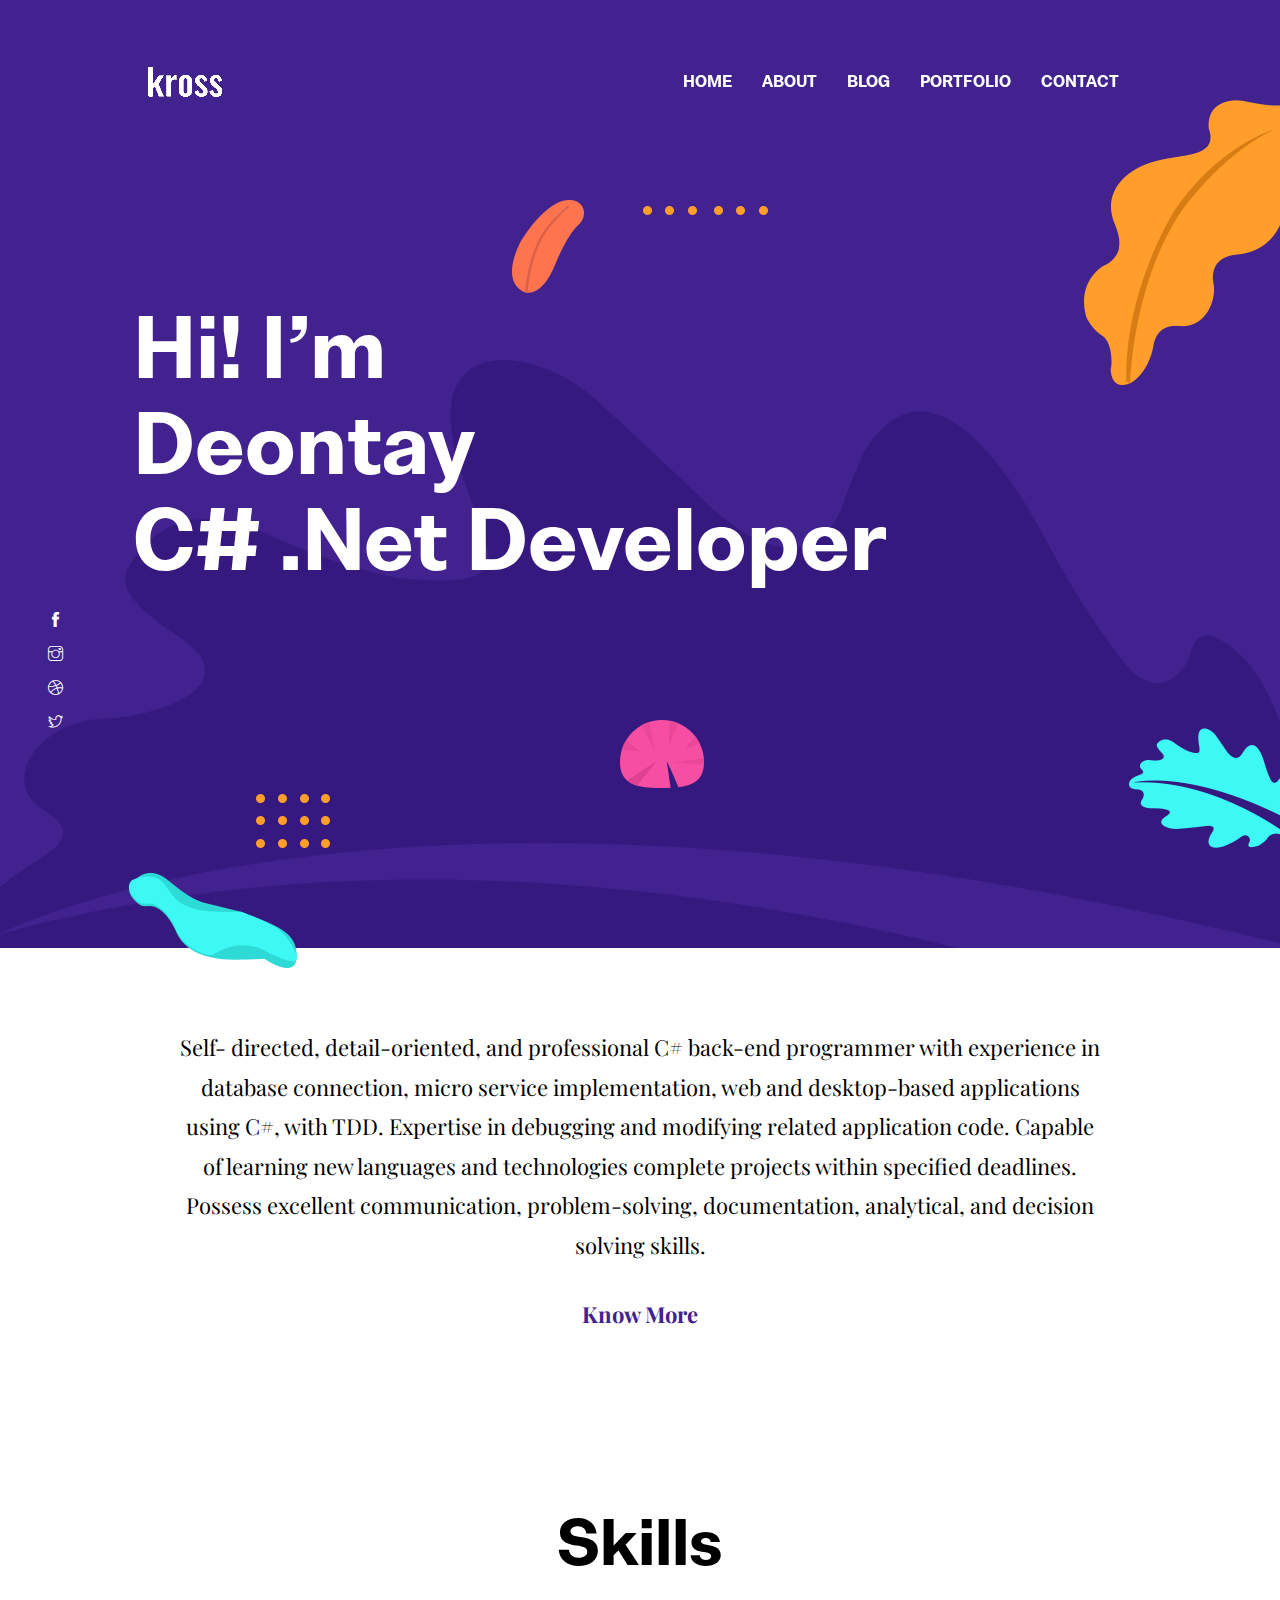
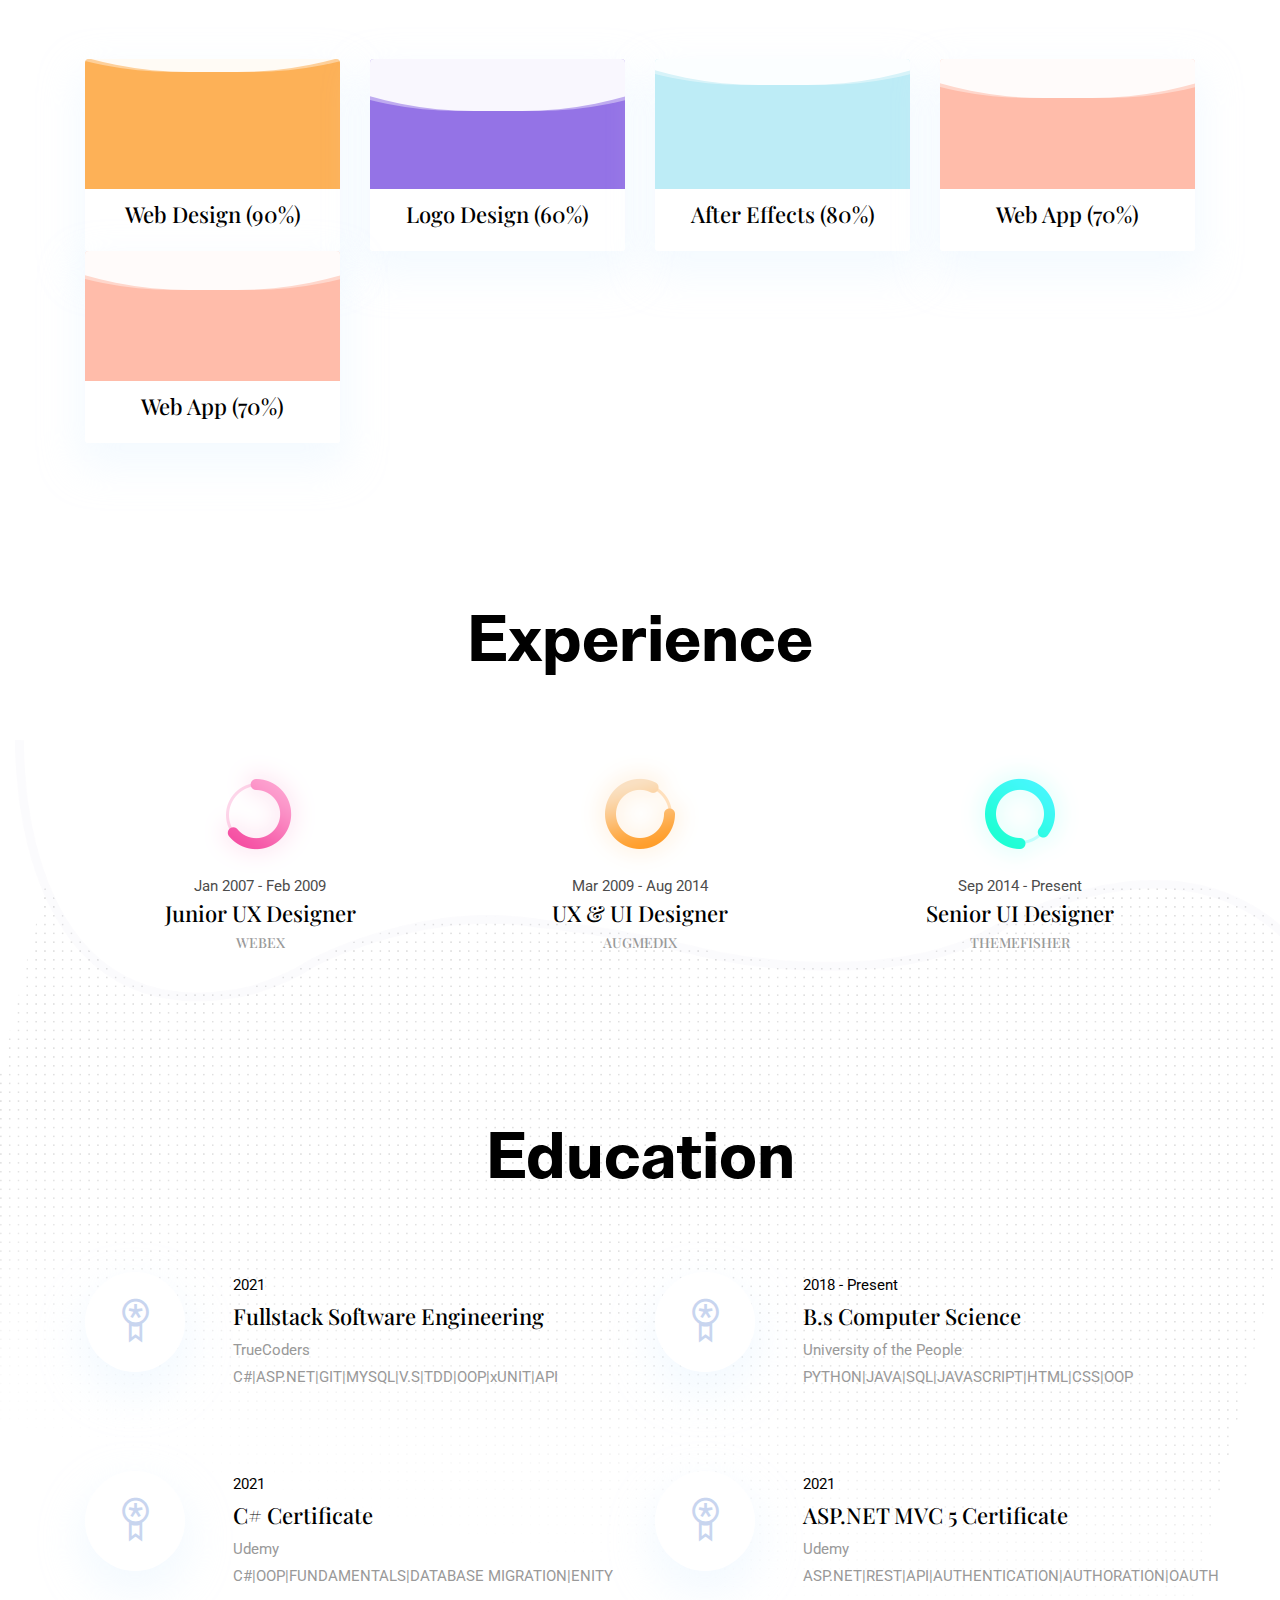
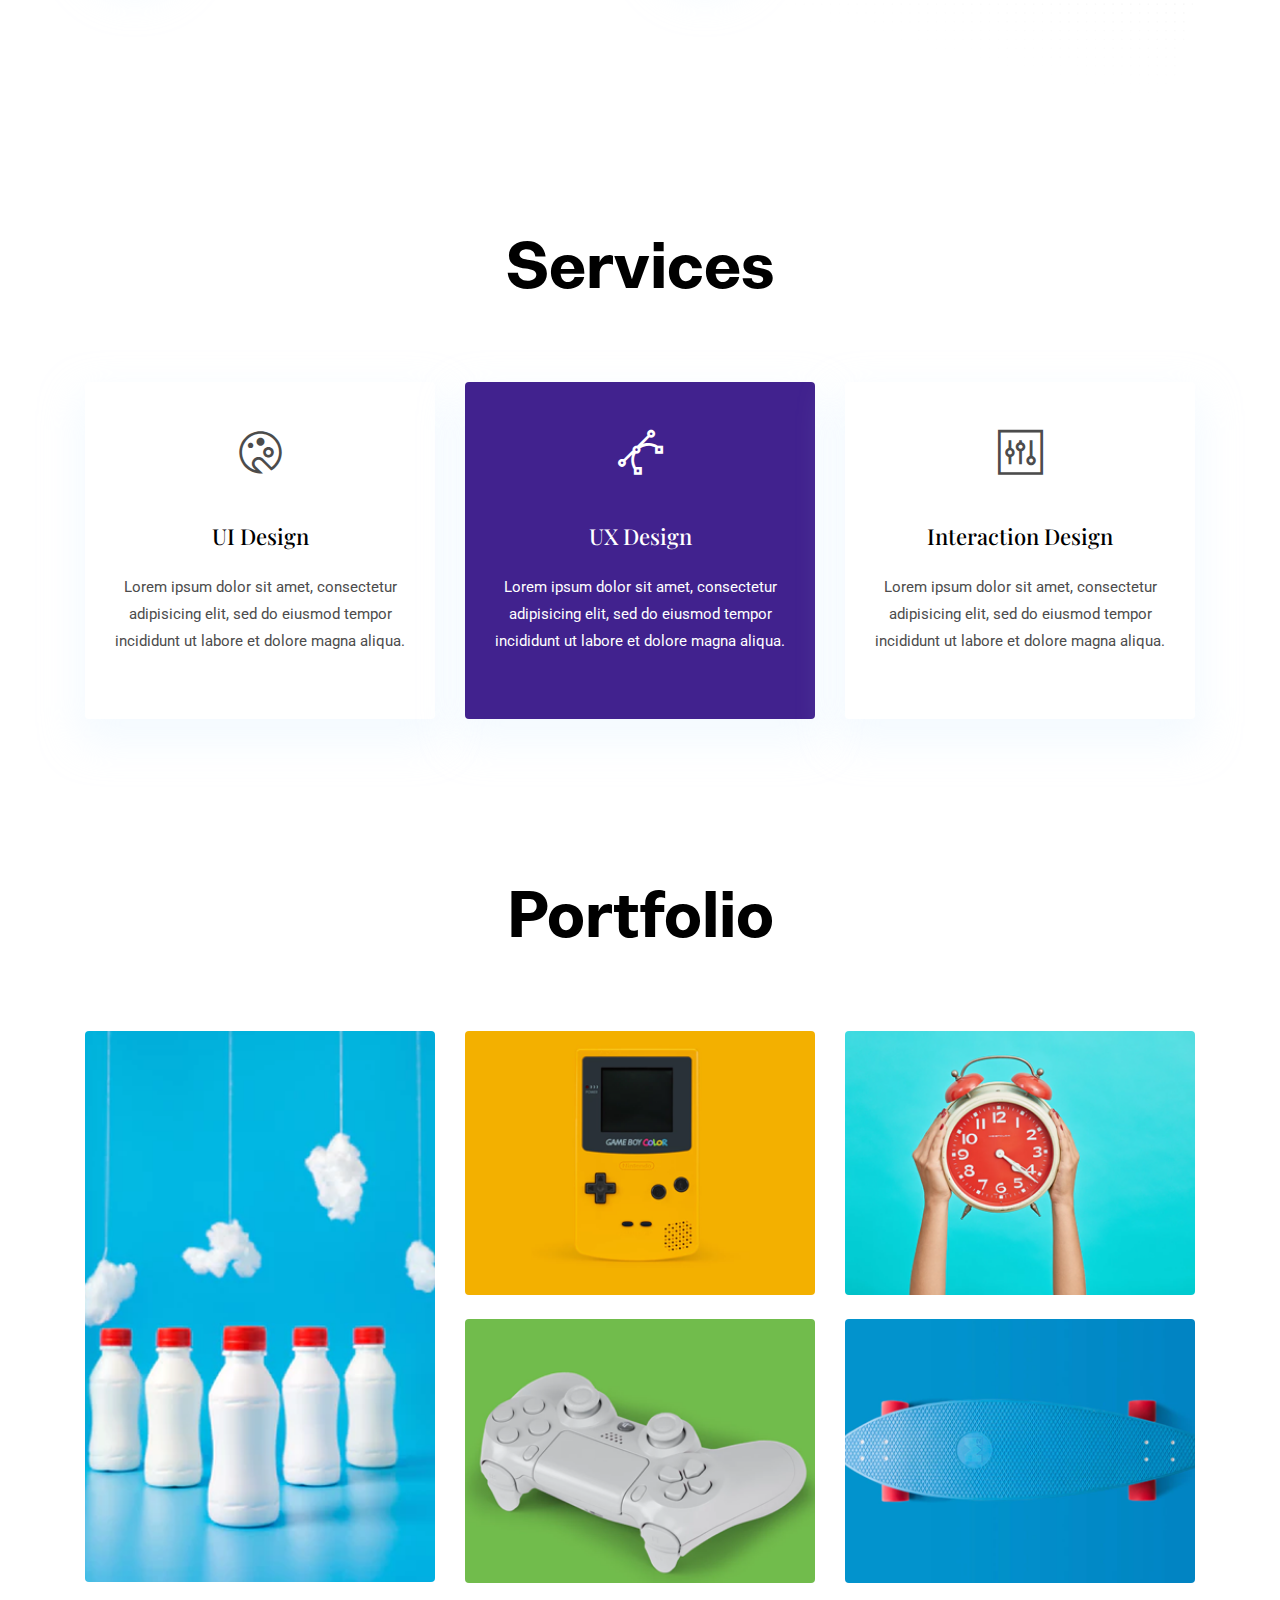
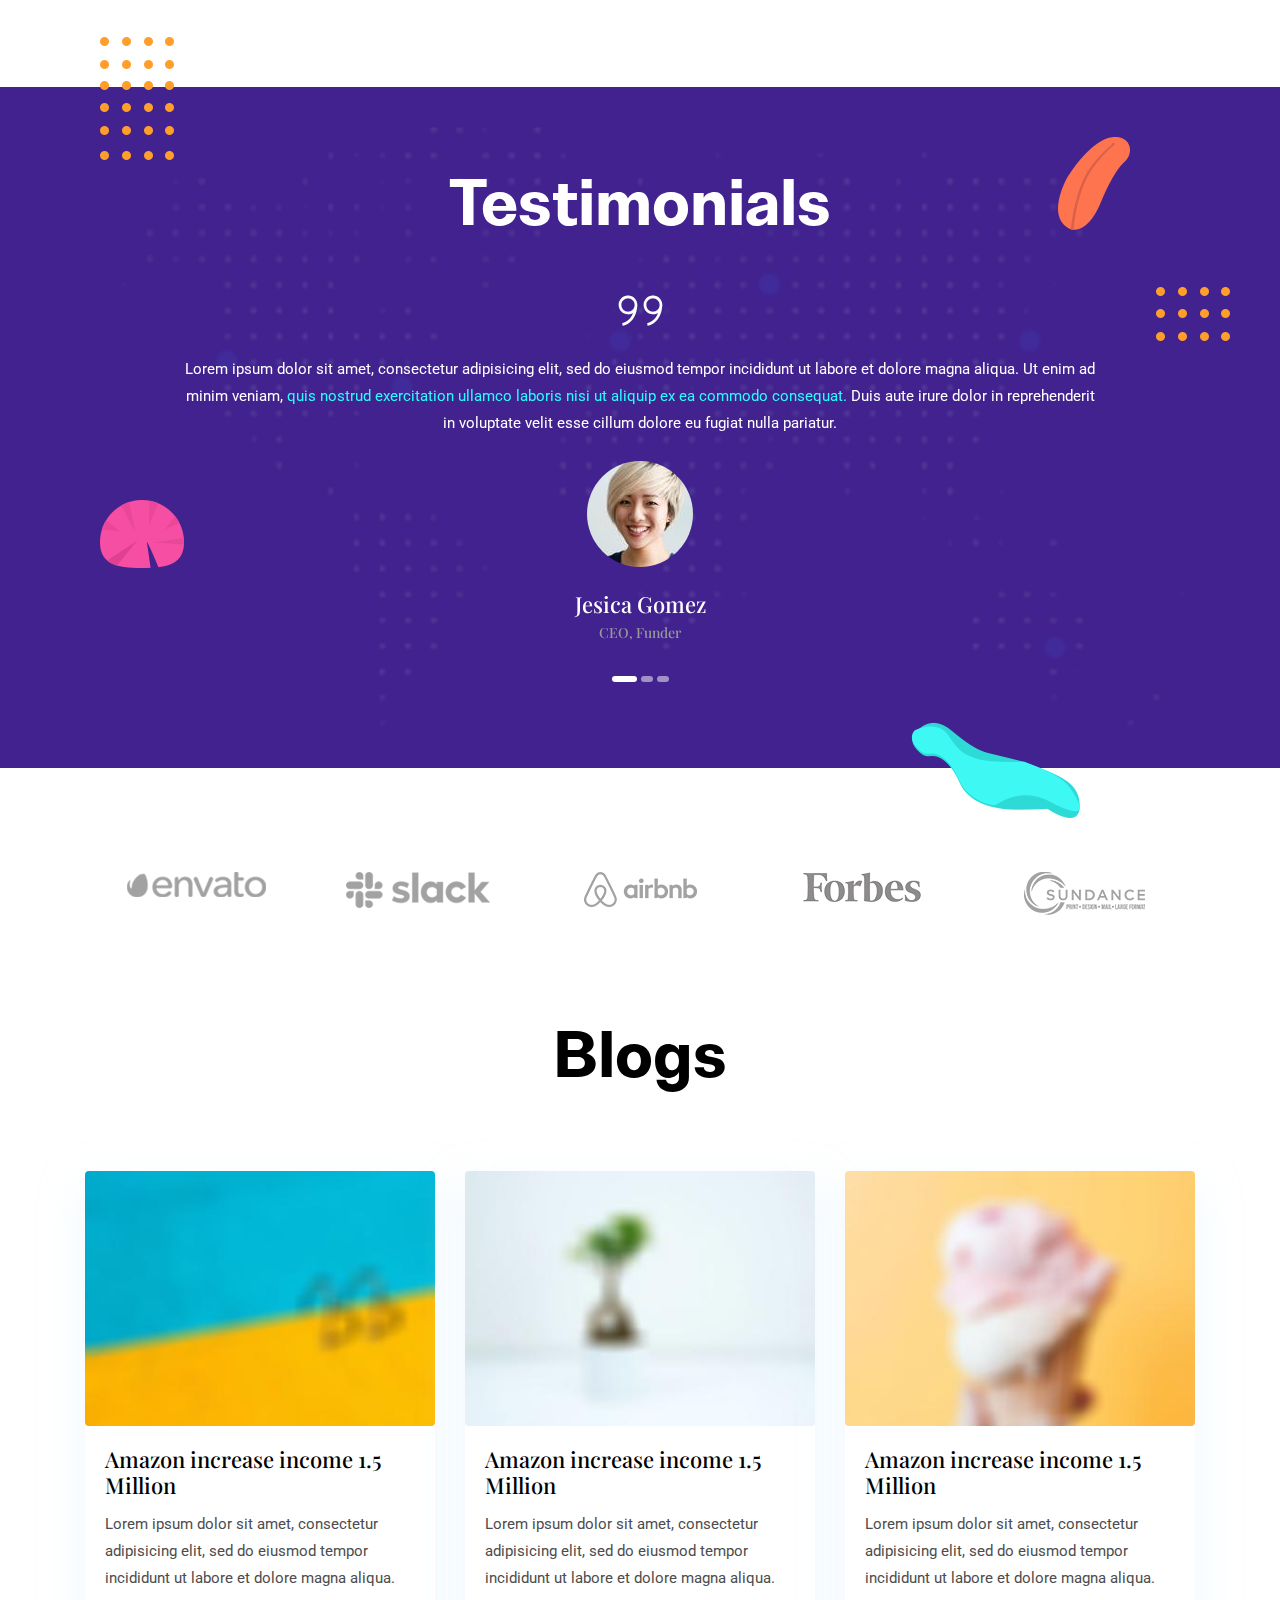
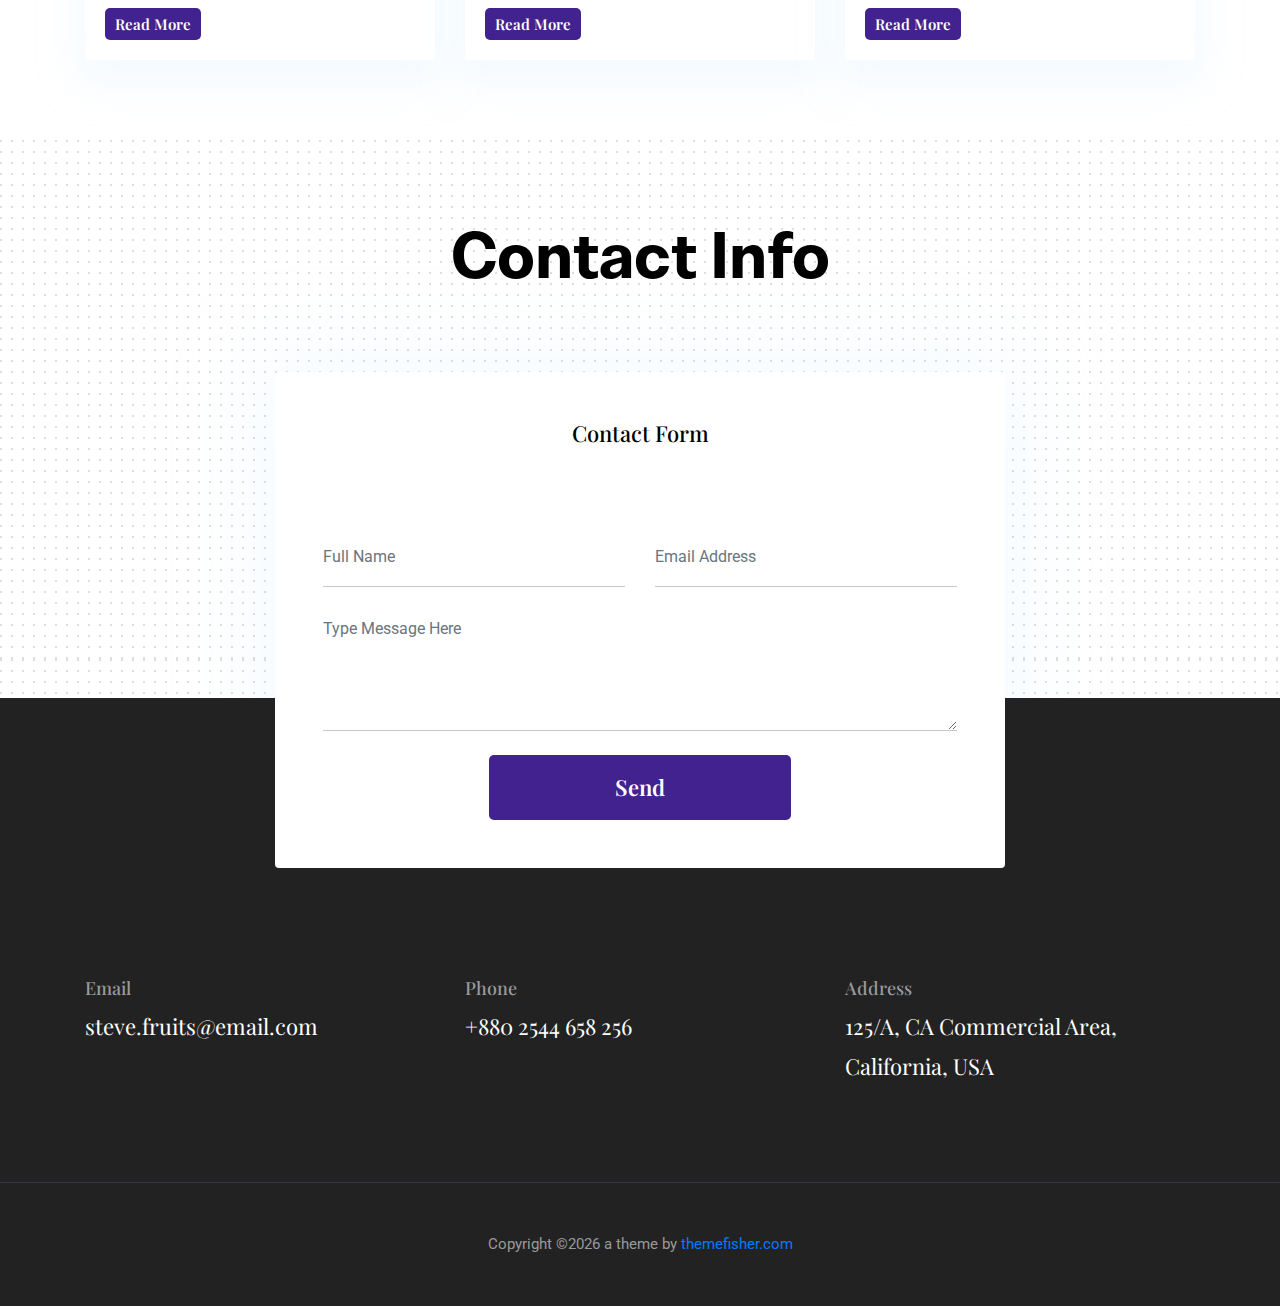
==== index.html @ 5d9e3a80 "Inital Commit" ====
<!DOCTYPE html>
<html lang="zxx">

<head>
  <meta charset="utf-8">
  <title>Kross | Portfolio Template</title>

  <!-- mobile responsive meta -->
  <meta name="viewport" content="width=device-width, initial-scale=1">
  <meta name="viewport" content="width=device-width, initial-scale=1, maximum-scale=1">
  
  <!-- ** Plugins Needed for the Project ** -->
  <!-- Bootstrap -->
  <link rel="stylesheet" href="plugins/bootstrap/bootstrap.min.css">
  <!-- slick slider -->
  <link rel="stylesheet" href="plugins/slick/slick.css">
  <!-- themefy-icon -->
  <link rel="stylesheet" href="plugins/themify-icons/themify-icons.css">

  <!-- Main Stylesheet -->
  <link href="css/style.css" rel="stylesheet">
  
  <!--Favicon-->
  <link rel="shortcut icon" href="images/favicon.ico" type="image/x-icon">
  <link rel="icon" href="images/favicon.ico" type="image/x-icon">

</head>

<body>
  

<header class="navigation fixed-top">
  <nav class="navbar navbar-expand-lg navbar-dark">
    <a class="navbar-brand font-tertiary h3" href="index.html"><img src="images/logo.png" alt="Myself"></a>
    <button class="navbar-toggler" type="button" data-toggle="collapse" data-target="#navigation"
      aria-controls="navigation" aria-expanded="false" aria-label="Toggle navigation">
      <span class="navbar-toggler-icon"></span>
    </button>

    <div class="collapse navbar-collapse text-center" id="navigation">
      <ul class="navbar-nav ml-auto">
        <li class="nav-item active">
          <a class="nav-link" href="index.html">Home</a>
        </li>
        <li class="nav-item">
          <a class="nav-link" href="about.html">about</a>
        </li>
        <li class="nav-item">
          <a class="nav-link" href="blog.html">Blog</a>
        </li>
        <li class="nav-item">
          <a class="nav-link" href="portfolio.html">Portfolio</a>
        </li>
        <li class="nav-item">
          <a class="nav-link" href="contact.html">Contact</a>
        </li>
      </ul>
    </div>
  </nav>
</header>

<!-- hero area -->
<section class="hero-area bg-primary" id="parallax">
  <div class="container">
    <div class="row">
      <div class="col-lg-11 mx-auto">
        <h1 class="text-white font-tertiary">Hi! I’m <br> Deontay <br> C# .Net Developer</h1>
      </div>
    </div>
  </div>
  <div class="layer-bg w-100">
    <img class="img-fluid w-100" src="images/illustrations/leaf-bg.png" alt="bg-shape">
  </div>
  <div class="layer" id="l2">
    <img src="images/illustrations/dots-cyan.png" alt="bg-shape">
  </div>
  <div class="layer" id="l3">
    <img src="images/illustrations/leaf-orange.png" alt="bg-shape">
  </div>
  <div class="layer" id="l4">
    <img src="images/illustrations/dots-orange.png" alt="bg-shape">
  </div>
  <div class="layer" id="l5">
    <img src="images/illustrations/leaf-yellow.png" alt="bg-shape">
  </div>
  <div class="layer" id="l6">
    <img src="images/illustrations/leaf-cyan.png" alt="bg-shape">
  </div>
  <div class="layer" id="l7">
    <img src="images/illustrations/dots-group-orange.png" alt="bg-shape">
  </div>
  <div class="layer" id="l8">
    <img src="images/illustrations/leaf-pink-round.png" alt="bg-shape">
  </div>
  <div class="layer" id="l9">
    <img src="images/illustrations/leaf-cyan-2.png" alt="bg-shape">
  </div>
  <!-- social icon -->
  <ul class="list-unstyled ml-5 mt-3 position-relative zindex-1">
    <li class="mb-3"><a class="text-white" href="#"><i class="ti-facebook"></i></a></li>
    <li class="mb-3"><a class="text-white" href="#"><i class="ti-instagram"></i></a></li>
    <li class="mb-3"><a class="text-white" href="#"><i class="ti-dribbble"></i></a></li>
    <li class="mb-3"><a class="text-white" href="#"><i class="ti-twitter"></i></a></li>
  </ul>
  <!-- /social icon -->
</section>
<!-- /hero area -->

<!-- about -->
<section class="section">
  <div class="container">
    <div class="row">
      <div class="col-lg-10 mx-auto text-center">
        <p class="font-secondary paragraph-lg text-dark">Self- directed, detail-oriented, and professional C# back-end programmer with experience in database connection, 
                                                        micro service implementation, web and desktop-based applications using C#, with TDD. 
                                                        Expertise in debugging and modifying related application code. 
                                                        Capable of learning new languages and technologies complete projects within specified deadlines. 
                                                        Possess excellent communication, problem-solving, documentation, analytical, and decision solving skills.</p>
        <a href="about.html" class="btn btn-transparent">know more</a>
      </div>
    </div>
  </div>
</section>
<!-- /about -->

<!-- skills -->
<section class="section">
  <div class="container">
    <div class="row">
      <div class="col-lg-12 text-center">
        <h2 class="section-title">Skills</h2>
      </div>
      <div class="col-lg-3 col-sm-6 mb-4 mb-lg-0">
        <div class="card shadow text-center">
          <div class="position-relative rounded-top progress-wrapper" data-color="#fdb157">
            <div class="wave" data-progress="90%"></div>
          </div>
          <div class="card-footer bg-white">
            <h4 class="card-title">Web Design (90%)</h4>
          </div>
        </div>
      </div>
      <div class="col-lg-3 col-sm-6 mb-4 mb-lg-0">
        <div class="card shadow text-center">
          <div class="position-relative rounded-top progress-wrapper" data-color="#9473e6">
            <div class="wave" data-progress="60%"></div>
          </div>
          <div class="card-footer bg-white">
            <h4 class="card-title">Logo Design (60%)</h4>
          </div>
        </div>
      </div>
      <div class="col-lg-3 col-sm-6 mb-4 mb-lg-0">
        <div class="card shadow text-center">
          <div class="position-relative rounded-top progress-wrapper" data-color="#bdecf6">
            <div class="wave" data-progress="80%"></div>
          </div>
          <div class="card-footer bg-white">
            <h4 class="card-title">After Effects (80%)</h4>
          </div>
        </div>
      </div>
      <div class="col-lg-3 col-sm-6 mb-4 mb-lg-0">
        <div class="card shadow text-center">
          <div class="position-relative rounded-top progress-wrapper" data-color="#ffbcaa">
            <div class="wave" data-progress="70%"></div>
          </div>
          <div class="card-footer bg-white">
            <h4 class="card-title">Web App (70%)</h4>
          </div>
        </div>
      </div>
      <div class="col-lg-3 col-sm-6 mb-4 mb-lg-0">
        <div class="card shadow text-center">
          <div class="position-relative rounded-top progress-wrapper" data-color="#ffbcaa">
            <div class="wave" data-progress="70%"></div>
          </div>
          <div class="card-footer bg-white">
            <h4 class="card-title">Web App (70%)</h4>
          </div>
        </div>
      </div>
    </div>
  </div>
</section>
<!-- /skills -->

<!-- experience -->
<section class="section">
  <div class="container">
    <div class="row justify-content-around">
      <div class="col-lg-12 text-center">
        <h2 class="section-title">Experience</h2>
      </div>
      <div class="col-lg-3 col-md-4 text-center">
        <img src="images/experience/icon-1.png" alt="icon">
        <p class="mb-0">Jan 2007 - Feb 2009</p>
        <h4>Junior UX Designer</h4>
        <h6 class="text-light">WEBEX</h6>
      </div>
      <div class="col-lg-3 col-md-4 text-center">
        <img src="images/experience/icon-2.png" alt="icon">
        <p class="mb-0">Mar 2009 - Aug 2014</p>
        <h4>UX & UI Designer</h4>
        <h6 class="text-light">AUGMEDIX</h6>
      </div>
      <div class="col-lg-3 col-md-4 text-center">
        <img src="images/experience/icon-3.png" alt="icon">
        <p class="mb-0">Sep 2014 - Present</p>
        <h4>Senior UI Designer</h4>
        <h6 class="text-light">THEMEFISHER</h6>
      </div>
    </div>
  </div>
</section>
<!-- ./experience -->

<!-- education -->
<section class="section position-relative">
  <div class="container">
    <div class="row">
      <div class="col-lg-12 text-center">
        <h2 class="section-title">Education</h2>
      </div>
      <div class="col-lg-6 col-md-6 mb-80">
        <div class="d-flex">
          <div class="mr-lg-5 mr-3">
            <i class="ti-medall icon icon-light icon-bg bg-white shadow rounded-circle d-block"></i>
          </div>
          <div>
            <p class="text-dark mb-1">2021</p>
            <h4>Fullstack Software Engineering</h4>
            <p class="mb-0 text-light">TrueCoders</p>
            <p class="mb-0 text-light">C#|ASP.NET|GIT|MYSQL|V.S|TDD|OOP|xUNIT|API</p>
          </div>
        </div>
      </div>
      <div class="col-lg-6 col-md-6 mb-80">
        <div class="d-flex">
          <div class="mr-lg-5 mr-3">
            <i class="ti-medall icon icon-light icon-bg bg-white shadow rounded-circle d-block"></i>
          </div>
          <div>
            <p class="text-dark mb-1">2018 - Present</p>
            <h4>B.s Computer Science</h4>
            <p class="mb-0 text-light">University of the People</p>
            <p class="mb-0 text-light">PYTHON|JAVA|SQL|JAVASCRIPT|HTML|CSS|OOP</p>
          </div>
        </div>
      </div>
      <div class="col-lg-6 col-md-6 mb-80">
        <div class="d-flex">
          <div class="mr-lg-5 mr-3">
            <i class="ti-medall icon icon-light icon-bg bg-white shadow rounded-circle d-block"></i>
          </div>
          <div>
            <p class="text-dark mb-1">2021</p>
            <h4>C# Certificate</h4>
            <p class="mb-0 text-light">Udemy</p>
            <p class="mb-0 text-light">C#|OOP|FUNDAMENTALS|DATABASE MIGRATION|ENITY</p>
          </div>
        </div>
      </div>
      <div class="col-lg-6 col-md-6 mb-80">
        <div class="d-flex">
          <div class="mr-lg-5 mr-3">
            <i class="ti-medall icon icon-light icon-bg bg-white shadow rounded-circle d-block"></i>
          </div>
          <div>
            <p class="text-dark mb-1">2021</p>
            <h4>ASP.NET MVC 5 Certificate</h4>
            <p class="mb-0 text-light">Udemy</p>
            <p class="mb-0 text-light">ASP.NET|REST|API|AUTHENTICATION|AUTHORATION|OAUTH</p>
          </div>
        </div>
      </div>
    </div>
  </div>
  <!-- bg image -->
  <img class="img-fluid edu-bg-image w-100" src="images/backgrounds/education-bg.png" alt="bg-image">
</section>
<!-- /education -->

<!-- services -->
<section class="section">
  <div class="container">
    <div class="row">
      <div class="col-12 text-center">
        <h2 class="section-title">Services</h2>
      </div>
      <div class="col-md-4 mb-4 mb-md-0">
        <div class="card hover-shadow shadow">
          <div class="card-body text-center px-4 py-5">
            <i class="ti-palette icon mb-5 d-inline-block"></i>
            <h4 class="mb-4">UI Design</h4>
            <p>Lorem ipsum dolor sit amet, consectetur adipisicing elit, sed do eiusmod tempor incididunt ut labore et
              dolore magna aliqua.</p>
          </div>
        </div>
      </div>
      <div class="col-md-4 mb-4 mb-md-0">
        <div class="card active-bg-primary hover-shadow shadow">
          <div class="card-body text-center px-4 py-5">
            <i class="ti-vector icon mb-5 d-inline-block"></i>
            <h4 class="mb-4">UX Design</h4>
            <p>Lorem ipsum dolor sit amet, consectetur adipisicing elit, sed do eiusmod tempor incididunt ut labore et
              dolore magna aliqua.</p>
          </div>
        </div>
      </div>
      <div class="col-md-4 mb-4 mb-md-0">
        <div class="card hover-shadow shadow">
          <div class="card-body text-center px-4 py-5">
            <i class="ti-panel icon mb-5 d-inline-block"></i>
            <h4 class="mb-4">Interaction Design</h4>
            <p>Lorem ipsum dolor sit amet, consectetur adipisicing elit, sed do eiusmod tempor incididunt ut labore et
              dolore magna aliqua.</p>
          </div>
        </div>
      </div>
    </div>
  </div>
</section>
<!-- /services -->

<!-- portfolio -->
<section class="section">
  <div class="container">
    <div class="row">
      <div class="col-12 text-center">
        <h2 class="section-title">Portfolio</h2>
      </div>
    </div>
    <div class="row shuffle-wrapper">
      <div class="col-lg-4 col-6 mb-4 shuffle-item">
        <div class="position-relative rounded hover-wrapper">
          <img src="images/portfolio/item-1.png" alt="portfolio-image" class="img-fluid rounded w-100">
          <div class="hover-overlay">
            <div class="hover-content">
              <a class="btn btn-light btn-sm" href="project-single.html">view project</a>
            </div>
          </div>
        </div>
      </div>
      <div class="col-lg-4 col-6 mb-4 shuffle-item">
        <div class="position-relative rounded hover-wrapper">
          <img src="images/portfolio/item-2.png" alt="portfolio-image" class="img-fluid rounded w-100">
          <div class="hover-overlay">
            <div class="hover-content">
              <a class="btn btn-light btn-sm" href="project-single.html">view project</a>
            </div>
          </div>
        </div>
      </div>
      <div class="col-lg-4 col-6 mb-4 shuffle-item">
        <div class="position-relative rounded hover-wrapper">
          <img src="images/portfolio/item-3.png" alt="portfolio-image" class="img-fluid rounded w-100">
          <div class="hover-overlay">
            <div class="hover-content">
              <a class="btn btn-light btn-sm" href="project-single.html">view project</a>
            </div>
          </div>
        </div>
      </div>
      <div class="col-lg-4 col-6 mb-4 shuffle-item">
        <div class="position-relative rounded hover-wrapper">
          <img src="images/portfolio/item-4.png" alt="portfolio-image" class="img-fluid rounded w-100">
          <div class="hover-overlay">
            <div class="hover-content">
              <a class="btn btn-light btn-sm" href="project-single.html">view project</a>
            </div>
          </div>
        </div>
      </div>
      <div class="col-lg-4 col-6 mb-4 shuffle-item">
        <div class="position-relative rounded hover-wrapper">
          <img src="images/portfolio/item-5.png" alt="portfolio-image" class="img-fluid rounded w-100">
          <div class="hover-overlay">
            <div class="hover-content">
              <a class="btn btn-light btn-sm" href="project-single.html">view project</a>
            </div>
          </div>
        </div>
      </div>
    </div>
  </div>
</section>
<!-- /portfolio -->

<!-- testimonial -->
<section class="section bg-primary position-relative testimonial-bg-shapes">
  <div class="container">
    <div class="row">
      <div class="col-12 text-center">
        <h2 class="section-title text-white mb-5">Testimonials</h2>
      </div>
      <div class="col-lg-10 mx-auto testimonial-slider">
        <!-- slider-item -->
        <div class="text-center testimonial-content">
          <i class="ti-quote-right text-white icon mb-4 d-inline-block"></i>
          <p class="text-white mb-4">Lorem ipsum dolor sit amet, consectetur adipisicing elit, sed do eiusmod tempor
            incididunt ut labore et dolore magna aliqua. Ut enim ad minim veniam, <strong>quis nostrud exercitation
              ullamco laboris nisi ut aliquip ex ea commodo consequat.</strong> Duis aute irure dolor in reprehenderit
            in voluptate velit esse cillum dolore eu fugiat nulla pariatur.</p>
          <img class="img-fluid rounded-circle mb-4 d-inline-block" src="images/testimonial/client-1.png"
            alt="client-image">
          <h4 class="text-white">Jesica Gomez</h4>
          <h6 class="text-light mb-4">CEO, Funder</h6>
        </div>
        <!-- slider-item -->
        <div class="text-center testimonial-content">
          <i class="ti-quote-right text-white icon mb-4 d-inline-block"></i>
          <p class="text-white mb-4">Lorem ipsum dolor sit amet, consectetur adipisicing elit, sed do eiusmod tempor
            incididunt ut labore et dolore magna aliqua. Ut enim ad minim veniam, <strong>quis nostrud exercitation
              ullamco
              laboris nisi ut aliquip ex ea commodo consequat.</strong> Duis aute irure dolor in reprehenderit in
            voluptate velit
            esse cillum dolore eu fugiat nulla pariatur.</p>
          <img class="img-fluid rounded-circle mb-4 d-inline-block" src="images/testimonial/client-1.png"
            alt="client-image">
          <h4 class="text-white">Jesica Gomez</h4>
          <h6 class="text-light mb-4">CEO, Funder</h6>
        </div>
        <!-- slider-item -->
        <div class="text-center testimonial-content">
          <i class="ti-quote-right text-white icon mb-4 d-inline-block"></i>
          <p class="text-white mb-4">Lorem ipsum dolor sit amet, consectetur adipisicing elit, sed do eiusmod tempor
            incididunt ut labore et dolore magna aliqua. Ut enim ad minim veniam, <strong>quis nostrud exercitation
              ullamco
              laboris nisi ut aliquip ex ea commodo consequat.</strong> Duis aute irure dolor in reprehenderit in
            voluptate velit
            esse cillum dolore eu fugiat nulla pariatur.</p>
          <img class="img-fluid rounded-circle mb-4 d-inline-block" src="images/testimonial/client-1.png"
            alt="client-image">
          <h4 class="text-white">Jesica Gomez</h4>
          <h6 class="text-light mb-4">CEO, Funder</h6>
        </div>
      </div>
    </div>
  </div>
  <!-- bg shapes -->
  <img src="images/backgrounds/map.png" alt="map" class="img-fluid bg-map">
  <img src="images/illustrations/dots-group-v.png" alt="bg-shape" class="img-fluid bg-shape-1">
  <img src="images/illustrations/leaf-orange.png" alt="bg-shape" class="img-fluid bg-shape-2">
  <img src="images/illustrations/dots-group-sm.png" alt="bg-shape" class="img-fluid bg-shape-3">
  <img src="images/illustrations/leaf-pink-round.png" alt="bg-shape" class="img-fluid bg-shape-4">
  <img src="images/illustrations/leaf-cyan.png" alt="bg-shape" class="img-fluid bg-shape-5">
</section>
<!-- /testimonial -->

<!-- client logo slider -->
<section class="section pb-0">
  <div class="container">
    <div class="client-logo-slider d-flex align-items-center">
      <a href="#" class="text-center d-block outline-0 p-4"><img class="d-unset img-fluid"
          src="images/clients-logo/client-logo-1.png" alt="client-logo"></a>
      <a href="#" class="text-center d-block outline-0 p-4"><img class="d-unset img-fluid"
          src="images/clients-logo/client-logo-2.png" alt="client-logo"></a>
      <a href="#" class="text-center d-block outline-0 p-4"><img class="d-unset img-fluid"
          src="images/clients-logo/client-logo-3.png" alt="client-logo"></a>
      <a href="#" class="text-center d-block outline-0 p-4"><img class="d-unset img-fluid"
          src="images/clients-logo/client-logo-4.png" alt="client-logo"></a>
      <a href="#" class="text-center d-block outline-0 p-4"><img class="d-unset img-fluid"
          src="images/clients-logo/client-logo-5.png" alt="client-logo"></a>
      <a href="#" class="text-center d-block outline-0 p-4"><img class="d-unset img-fluid"
          src="images/clients-logo/client-logo-1.png" alt="client-logo"></a>
      <a href="#" class="text-center d-block outline-0 p-4"><img class="d-unset img-fluid"
          src="images/clients-logo/client-logo-2.png" alt="client-logo"></a>
      <a href="#" class="text-center d-block outline-0 p-4"><img class="d-unset img-fluid"
          src="images/clients-logo/client-logo-3.png" alt="client-logo"></a>
      <a href="#" class="text-center d-block outline-0 p-4"><img class="d-unset img-fluid"
          src="images/clients-logo/client-logo-4.png" alt="client-logo"></a>
      <a href="#" class="text-center d-block outline-0 p-4"><img class="d-unset img-fluid"
          src="images/clients-logo/client-logo-5.png" alt="client-logo"></a>
    </div>
  </div>
</section>
<!-- /client logo slider -->

<!-- blog -->
<section class="section">
  <div class="container">
    <div class="row">
      <div class="col-12 text-center">
        <h2 class="section-title">Blogs</h2>
      </div>
      <div class="col-lg-4 col-sm-6 mb-4 mb-lg-0">
        <article class="card shadow">
          <img class="rounded card-img-top" src="images/blog/post-3.jpg" alt="post-thumb">
          <div class="card-body">
            <h4 class="card-title"><a class="text-dark" href="blog-single.html">Amazon increase income 1.5 Million</a>
            </h4>
            <p class="cars-text">Lorem ipsum dolor sit amet, consectetur adipisicing elit, sed do eiusmod tempor
              incididunt ut labore et
              dolore magna aliqua.</p>
            <a href="blog-single.html" class="btn btn-xs btn-primary">Read More</a>
          </div>
        </article>
      </div>
      <div class="col-lg-4 col-sm-6 mb-4 mb-lg-0">
        <article class="card shadow">
          <img class="rounded card-img-top" src="images/blog/post-4.jpg" alt="post-thumb">
          <div class="card-body">
            <h4 class="card-title"><a class="text-dark" href="blog-single.html">Amazon increase income 1.5 Million</a>
            </h4>
            <p class="cars-text">Lorem ipsum dolor sit amet, consectetur adipisicing elit, sed do eiusmod tempor
              incididunt ut labore et
              dolore magna aliqua.</p>
            <a href="blog-single.html" class="btn btn-xs btn-primary">Read More</a>
          </div>
        </article>
      </div>
      <div class="col-lg-4 col-sm-6 mb-4 mb-lg-0">
        <article class="card shadow">
          <img class="rounded card-img-top" src="images/blog/post-2.jpg" alt="post-thumb">
          <div class="card-body">
            <h4 class="card-title"><a class="text-dark" href="blog-single.html">Amazon increase income 1.5 Million</a>
            </h4>
            <p class="cars-text">Lorem ipsum dolor sit amet, consectetur adipisicing elit, sed do eiusmod tempor
              incididunt ut labore et
              dolore magna aliqua.</p>
            <a href="blog-single.html" class="btn btn-xs btn-primary">Read More</a>
          </div>
        </article>
      </div>
    </div>
  </div>
</section>
<!-- /blog -->

<!-- contact -->
<section class="section section-on-footer" data-background="images/backgrounds/bg-dots.png">
  <div class="container">
    <div class="row">
      <div class="col-12 text-center">
        <h2 class="section-title">Contact Info</h2>
      </div>
      <div class="col-lg-8 mx-auto">
        <div class="bg-white rounded text-center p-5 shadow-down">
          <h4 class="mb-80">Contact Form</h4>
          <form action="#" class="row">
            <div class="col-md-6">
              <input type="text" id="name" name="name" placeholder="Full Name" class="form-control px-0 mb-4">
            </div>
            <div class="col-md-6">
              <input type="email" id="email" name="email" placeholder="Email Address" class="form-control px-0 mb-4">
            </div>
            <div class="col-12">
              <textarea name="message" id="message" class="form-control px-0 mb-4"
                placeholder="Type Message Here"></textarea>
            </div>
            <div class="col-lg-6 col-10 mx-auto">
              <button class="btn btn-primary w-100">send</button>
            </div>
          </form>
        </div>
      </div>
    </div>
  </div>
</section>
<!-- /contact -->

<!-- footer -->
<footer class="bg-dark footer-section">
  <div class="section">
    <div class="container">
      <div class="row">
        <div class="col-md-4">
          <h5 class="text-light">Email</h5>
          <p class="text-white paragraph-lg font-secondary">steve.fruits@email.com</p>
        </div>
        <div class="col-md-4">
          <h5 class="text-light">Phone</h5>
          <p class="text-white paragraph-lg font-secondary">+880 2544 658 256</p>
        </div>
        <div class="col-md-4">
          <h5 class="text-light">Address</h5>
          <p class="text-white paragraph-lg font-secondary">125/A, CA Commercial Area, California, USA</p>
        </div>
      </div>
    </div>
  </div>
  <div class="border-top text-center border-dark py-5">
    <p class="mb-0 text-light">Copyright ©<script>
        var CurrentYear = new Date().getFullYear()
        document.write(CurrentYear)
      </script> a theme by <a href="https://themefisher.com">themefisher.com</a></p>
  </div>
</footer>
<!-- /footer -->

<!-- jQuery -->
<script src="plugins/jQuery/jquery.min.js"></script>
<!-- Bootstrap JS -->
<script src="plugins/bootstrap/bootstrap.min.js"></script>
<!-- slick slider -->
<script src="plugins/slick/slick.min.js"></script>
<!-- filter -->
<script src="plugins/shuffle/shuffle.min.js"></script>

<!-- Main Script -->
<script src="js/script.js"></script>

</body>
</html>
---- plugins/themify-icons/themify-icons.css ----
@font-face{font-family:themify;src:url(fonts/themify.eot?-fvbane);src:url(fonts/themify.eot?#iefix-fvbane) format('embedded-opentype'),url(fonts/themify.woff?-fvbane) format('woff'),url(fonts/themify.ttf?-fvbane) format('truetype'),url(fonts/themify.svg?-fvbane#themify) format('svg');font-weight:400;font-style:normal}[class*=" ti-"],[class^=ti-]{font-family:themify;speak:none;font-style:normal;font-weight:400;font-variant:normal;text-transform:none;line-height:1;-webkit-font-smoothing:antialiased;-moz-osx-font-smoothing:grayscale}.ti-wand:before{content:"\e600"}.ti-volume:before{content:"\e601"}.ti-user:before{content:"\e602"}.ti-unlock:before{content:"\e603"}.ti-unlink:before{content:"\e604"}.ti-trash:before{content:"\e605"}.ti-thought:before{content:"\e606"}.ti-target:before{content:"\e607"}.ti-tag:before{content:"\e608"}.ti-tablet:before{content:"\e609"}.ti-star:before{content:"\e60a"}.ti-spray:before{content:"\e60b"}.ti-signal:before{content:"\e60c"}.ti-shopping-cart:before{content:"\e60d"}.ti-shopping-cart-full:before{content:"\e60e"}.ti-settings:before{content:"\e60f"}.ti-search:before{content:"\e610"}.ti-zoom-in:before{content:"\e611"}.ti-zoom-out:before{content:"\e612"}.ti-cut:before{content:"\e613"}.ti-ruler:before{content:"\e614"}.ti-ruler-pencil:before{content:"\e615"}.ti-ruler-alt:before{content:"\e616"}.ti-bookmark:before{content:"\e617"}.ti-bookmark-alt:before{content:"\e618"}.ti-reload:before{content:"\e619"}.ti-plus:before{content:"\e61a"}.ti-pin:before{content:"\e61b"}.ti-pencil:before{content:"\e61c"}.ti-pencil-alt:before{content:"\e61d"}.ti-paint-roller:before{content:"\e61e"}.ti-paint-bucket:before{content:"\e61f"}.ti-na:before{content:"\e620"}.ti-mobile:before{content:"\e621"}.ti-minus:before{content:"\e622"}.ti-medall:before{content:"\e623"}.ti-medall-alt:before{content:"\e624"}.ti-marker:before{content:"\e625"}.ti-marker-alt:before{content:"\e626"}.ti-arrow-up:before{content:"\e627"}.ti-arrow-right:before{content:"\e628"}.ti-arrow-left:before{content:"\e629"}.ti-arrow-down:before{content:"\e62a"}.ti-lock:before{content:"\e62b"}.ti-location-arrow:before{content:"\e62c"}.ti-link:before{content:"\e62d"}.ti-layout:before{content:"\e62e"}.ti-layers:before{content:"\e62f"}.ti-layers-alt:before{content:"\e630"}.ti-key:before{content:"\e631"}.ti-import:before{content:"\e632"}.ti-image:before{content:"\e633"}.ti-heart:before{content:"\e634"}.ti-heart-broken:before{content:"\e635"}.ti-hand-stop:before{content:"\e636"}.ti-hand-open:before{content:"\e637"}.ti-hand-drag:before{content:"\e638"}.ti-folder:before{content:"\e639"}.ti-flag:before{content:"\e63a"}.ti-flag-alt:before{content:"\e63b"}.ti-flag-alt-2:before{content:"\e63c"}.ti-eye:before{content:"\e63d"}.ti-export:before{content:"\e63e"}.ti-exchange-vertical:before{content:"\e63f"}.ti-desktop:before{content:"\e640"}.ti-cup:before{content:"\e641"}.ti-crown:before{content:"\e642"}.ti-comments:before{content:"\e643"}.ti-comment:before{content:"\e644"}.ti-comment-alt:before{content:"\e645"}.ti-close:before{content:"\e646"}.ti-clip:before{content:"\e647"}.ti-angle-up:before{content:"\e648"}.ti-angle-right:before{content:"\e649"}.ti-angle-left:before{content:"\e64a"}.ti-angle-down:before{content:"\e64b"}.ti-check:before{content:"\e64c"}.ti-check-box:before{content:"\e64d"}.ti-camera:before{content:"\e64e"}.ti-announcement:before{content:"\e64f"}.ti-brush:before{content:"\e650"}.ti-briefcase:before{content:"\e651"}.ti-bolt:before{content:"\e652"}.ti-bolt-alt:before{content:"\e653"}.ti-blackboard:before{content:"\e654"}.ti-bag:before{content:"\e655"}.ti-move:before{content:"\e656"}.ti-arrows-vertical:before{content:"\e657"}.ti-arrows-horizontal:before{content:"\e658"}.ti-fullscreen:before{content:"\e659"}.ti-arrow-top-right:before{content:"\e65a"}.ti-arrow-top-left:before{content:"\e65b"}.ti-arrow-circle-up:before{content:"\e65c"}.ti-arrow-circle-right:before{content:"\e65d"}.ti-arrow-circle-left:before{content:"\e65e"}.ti-arrow-circle-down:before{content:"\e65f"}.ti-angle-double-up:before{content:"\e660"}.ti-angle-double-right:before{content:"\e661"}.ti-angle-double-left:before{content:"\e662"}.ti-angle-double-down:before{content:"\e663"}.ti-zip:before{content:"\e664"}.ti-world:before{content:"\e665"}.ti-wheelchair:before{content:"\e666"}.ti-view-list:before{content:"\e667"}.ti-view-list-alt:before{content:"\e668"}.ti-view-grid:before{content:"\e669"}.ti-uppercase:before{content:"\e66a"}.ti-upload:before{content:"\e66b"}.ti-underline:before{content:"\e66c"}.ti-truck:before{content:"\e66d"}.ti-timer:before{content:"\e66e"}.ti-ticket:before{content:"\e66f"}.ti-thumb-up:before{content:"\e670"}.ti-thumb-down:before{content:"\e671"}.ti-text:before{content:"\e672"}.ti-stats-up:before{content:"\e673"}.ti-stats-down:before{content:"\e674"}.ti-split-v:before{content:"\e675"}.ti-split-h:before{content:"\e676"}.ti-smallcap:before{content:"\e677"}.ti-shine:before{content:"\e678"}.ti-shift-right:before{content:"\e679"}.ti-shift-left:before{content:"\e67a"}.ti-shield:before{content:"\e67b"}.ti-notepad:before{content:"\e67c"}.ti-server:before{content:"\e67d"}.ti-quote-right:before{content:"\e67e"}.ti-quote-left:before{content:"\e67f"}.ti-pulse:before{content:"\e680"}.ti-printer:before{content:"\e681"}.ti-power-off:before{content:"\e682"}.ti-plug:before{content:"\e683"}.ti-pie-chart:before{content:"\e684"}.ti-paragraph:before{content:"\e685"}.ti-panel:before{content:"\e686"}.ti-package:before{content:"\e687"}.ti-music:before{content:"\e688"}.ti-music-alt:before{content:"\e689"}.ti-mouse:before{content:"\e68a"}.ti-mouse-alt:before{content:"\e68b"}.ti-money:before{content:"\e68c"}.ti-microphone:before{content:"\e68d"}.ti-menu:before{content:"\e68e"}.ti-menu-alt:before{content:"\e68f"}.ti-map:before{content:"\e690"}.ti-map-alt:before{content:"\e691"}.ti-loop:before{content:"\e692"}.ti-location-pin:before{content:"\e693"}.ti-list:before{content:"\e694"}.ti-light-bulb:before{content:"\e695"}.ti-Italic:before{content:"\e696"}.ti-info:before{content:"\e697"}.ti-infinite:before{content:"\e698"}.ti-id-badge:before{content:"\e699"}.ti-hummer:before{content:"\e69a"}.ti-home:before{content:"\e69b"}.ti-help:before{content:"\e69c"}.ti-headphone:before{content:"\e69d"}.ti-harddrives:before{content:"\e69e"}.ti-harddrive:before{content:"\e69f"}.ti-gift:before{content:"\e6a0"}.ti-game:before{content:"\e6a1"}.ti-filter:before{content:"\e6a2"}.ti-files:before{content:"\e6a3"}.ti-file:before{content:"\e6a4"}.ti-eraser:before{content:"\e6a5"}.ti-envelope:before{content:"\e6a6"}.ti-download:before{content:"\e6a7"}.ti-direction:before{content:"\e6a8"}.ti-direction-alt:before{content:"\e6a9"}.ti-dashboard:before{content:"\e6aa"}.ti-control-stop:before{content:"\e6ab"}.ti-control-shuffle:before{content:"\e6ac"}.ti-control-play:before{content:"\e6ad"}.ti-control-pause:before{content:"\e6ae"}.ti-control-forward:before{content:"\e6af"}.ti-control-backward:before{content:"\e6b0"}.ti-cloud:before{content:"\e6b1"}.ti-cloud-up:before{content:"\e6b2"}.ti-cloud-down:before{content:"\e6b3"}.ti-clipboard:before{content:"\e6b4"}.ti-car:before{content:"\e6b5"}.ti-calendar:before{content:"\e6b6"}.ti-book:before{content:"\e6b7"}.ti-bell:before{content:"\e6b8"}.ti-basketball:before{content:"\e6b9"}.ti-bar-chart:before{content:"\e6ba"}.ti-bar-chart-alt:before{content:"\e6bb"}.ti-back-right:before{content:"\e6bc"}.ti-back-left:before{content:"\e6bd"}.ti-arrows-corner:before{content:"\e6be"}.ti-archive:before{content:"\e6bf"}.ti-anchor:before{content:"\e6c0"}.ti-align-right:before{content:"\e6c1"}.ti-align-left:before{content:"\e6c2"}.ti-align-justify:before{content:"\e6c3"}.ti-align-center:before{content:"\e6c4"}.ti-alert:before{content:"\e6c5"}.ti-alarm-clock:before{content:"\e6c6"}.ti-agenda:before{content:"\e6c7"}.ti-write:before{content:"\e6c8"}.ti-window:before{content:"\e6c9"}.ti-widgetized:before{content:"\e6ca"}.ti-widget:before{content:"\e6cb"}.ti-widget-alt:before{content:"\e6cc"}.ti-wallet:before{content:"\e6cd"}.ti-video-clapper:before{content:"\e6ce"}.ti-video-camera:before{content:"\e6cf"}.ti-vector:before{content:"\e6d0"}.ti-themify-logo:before{content:"\e6d1"}.ti-themify-favicon:before{content:"\e6d2"}.ti-themify-favicon-alt:before{content:"\e6d3"}.ti-support:before{content:"\e6d4"}.ti-stamp:before{content:"\e6d5"}.ti-split-v-alt:before{content:"\e6d6"}.ti-slice:before{content:"\e6d7"}.ti-shortcode:before{content:"\e6d8"}.ti-shift-right-alt:before{content:"\e6d9"}.ti-shift-left-alt:before{content:"\e6da"}.ti-ruler-alt-2:before{content:"\e6db"}.ti-receipt:before{content:"\e6dc"}.ti-pin2:before{content:"\e6dd"}.ti-pin-alt:before{content:"\e6de"}.ti-pencil-alt2:before{content:"\e6df"}.ti-palette:before{content:"\e6e0"}.ti-more:before{content:"\e6e1"}.ti-more-alt:before{content:"\e6e2"}.ti-microphone-alt:before{content:"\e6e3"}.ti-magnet:before{content:"\e6e4"}.ti-line-double:before{content:"\e6e5"}.ti-line-dotted:before{content:"\e6e6"}.ti-line-dashed:before{content:"\e6e7"}.ti-layout-width-full:before{content:"\e6e8"}.ti-layout-width-default:before{content:"\e6e9"}.ti-layout-width-default-alt:before{content:"\e6ea"}.ti-layout-tab:before{content:"\e6eb"}.ti-layout-tab-window:before{content:"\e6ec"}.ti-layout-tab-v:before{content:"\e6ed"}.ti-layout-tab-min:before{content:"\e6ee"}.ti-layout-slider:before{content:"\e6ef"}.ti-layout-slider-alt:before{content:"\e6f0"}.ti-layout-sidebar-right:before{content:"\e6f1"}.ti-layout-sidebar-none:before{content:"\e6f2"}.ti-layout-sidebar-left:before{content:"\e6f3"}.ti-layout-placeholder:before{content:"\e6f4"}.ti-layout-menu:before{content:"\e6f5"}.ti-layout-menu-v:before{content:"\e6f6"}.ti-layout-menu-separated:before{content:"\e6f7"}.ti-layout-menu-full:before{content:"\e6f8"}.ti-layout-media-right-alt:before{content:"\e6f9"}.ti-layout-media-right:before{content:"\e6fa"}.ti-layout-media-overlay:before{content:"\e6fb"}.ti-layout-media-overlay-alt:before{content:"\e6fc"}.ti-layout-media-overlay-alt-2:before{content:"\e6fd"}.ti-layout-media-left-alt:before{content:"\e6fe"}.ti-layout-media-left:before{content:"\e6ff"}.ti-layout-media-center-alt:before{content:"\e700"}.ti-layout-media-center:before{content:"\e701"}.ti-layout-list-thumb:before{content:"\e702"}.ti-layout-list-thumb-alt:before{content:"\e703"}.ti-layout-list-post:before{content:"\e704"}.ti-layout-list-large-image:before{content:"\e705"}.ti-layout-line-solid:before{content:"\e706"}.ti-layout-grid4:before{content:"\e707"}.ti-layout-grid3:before{content:"\e708"}.ti-layout-grid2:before{content:"\e709"}.ti-layout-grid2-thumb:before{content:"\e70a"}.ti-layout-cta-right:before{content:"\e70b"}.ti-layout-cta-left:before{content:"\e70c"}.ti-layout-cta-center:before{content:"\e70d"}.ti-layout-cta-btn-right:before{content:"\e70e"}.ti-layout-cta-btn-left:before{content:"\e70f"}.ti-layout-column4:before{content:"\e710"}.ti-layout-column3:before{content:"\e711"}.ti-layout-column2:before{content:"\e712"}.ti-layout-accordion-separated:before{content:"\e713"}.ti-layout-accordion-merged:before{content:"\e714"}.ti-layout-accordion-list:before{content:"\e715"}.ti-ink-pen:before{content:"\e716"}.ti-info-alt:before{content:"\e717"}.ti-help-alt:before{content:"\e718"}.ti-headphone-alt:before{content:"\e719"}.ti-hand-point-up:before{content:"\e71a"}.ti-hand-point-right:before{content:"\e71b"}.ti-hand-point-left:before{content:"\e71c"}.ti-hand-point-down:before{content:"\e71d"}.ti-gallery:before{content:"\e71e"}.ti-face-smile:before{content:"\e71f"}.ti-face-sad:before{content:"\e720"}.ti-credit-card:before{content:"\e721"}.ti-control-skip-forward:before{content:"\e722"}.ti-control-skip-backward:before{content:"\e723"}.ti-control-record:before{content:"\e724"}.ti-control-eject:before{content:"\e725"}.ti-comments-smiley:before{content:"\e726"}.ti-brush-alt:before{content:"\e727"}.ti-youtube:before{content:"\e728"}.ti-vimeo:before{content:"\e729"}.ti-twitter:before{content:"\e72a"}.ti-time:before{content:"\e72b"}.ti-tumblr:before{content:"\e72c"}.ti-skype:before{content:"\e72d"}.ti-share:before{content:"\e72e"}.ti-share-alt:before{content:"\e72f"}.ti-rocket:before{content:"\e730"}.ti-pinterest:before{content:"\e731"}.ti-new-window:before{content:"\e732"}.ti-microsoft:before{content:"\e733"}.ti-list-ol:before{content:"\e734"}.ti-linkedin:before{content:"\e735"}.ti-layout-sidebar-2:before{content:"\e736"}.ti-layout-grid4-alt:before{content:"\e737"}.ti-layout-grid3-alt:before{content:"\e738"}.ti-layout-grid2-alt:before{content:"\e739"}.ti-layout-column4-alt:before{content:"\e73a"}.ti-layout-column3-alt:before{content:"\e73b"}.ti-layout-column2-alt:before{content:"\e73c"}.ti-instagram:before{content:"\e73d"}.ti-google:before{content:"\e73e"}.ti-github:before{content:"\e73f"}.ti-flickr:before{content:"\e740"}.ti-facebook:before{content:"\e741"}.ti-dropbox:before{content:"\e742"}.ti-dribbble:before{content:"\e743"}.ti-apple:before{content:"\e744"}.ti-android:before{content:"\e745"}.ti-save:before{content:"\e746"}.ti-save-alt:before{content:"\e747"}.ti-yahoo:before{content:"\e748"}.ti-wordpress:before{content:"\e749"}.ti-vimeo-alt:before{content:"\e74a"}.ti-twitter-alt:before{content:"\e74b"}.ti-tumblr-alt:before{content:"\e74c"}.ti-trello:before{content:"\e74d"}.ti-stack-overflow:before{content:"\e74e"}.ti-soundcloud:before{content:"\e74f"}.ti-sharethis:before{content:"\e750"}.ti-sharethis-alt:before{content:"\e751"}.ti-reddit:before{content:"\e752"}.ti-pinterest-alt:before{content:"\e753"}.ti-microsoft-alt:before{content:"\e754"}.ti-linux:before{content:"\e755"}.ti-jsfiddle:before{content:"\e756"}.ti-joomla:before{content:"\e757"}.ti-html5:before{content:"\e758"}.ti-flickr-alt:before{content:"\e759"}.ti-email:before{content:"\e75a"}.ti-drupal:before{content:"\e75b"}.ti-dropbox-alt:before{content:"\e75c"}.ti-css3:before{content:"\e75d"}.ti-rss:before{content:"\e75e"}.ti-rss-alt:before{content:"\e75f"}
---- css/style.css ----
/*!------------------------------------------------------------------
[MAIN STYLESHEET]

PROJECT:	Project Name
VERSION:	Versoin Number
-------------------------------------------------------------------*/
/*------------------------------------------------------------------
[TABLE OF CONTENTS]
-------------------------------------------------------------------*/
/*  typography */
@import url("https://fonts.googleapis.com/css?family=Playfair+Display:400,700|Roboto:300,400,500,700");
@font-face {
  font-family: 'BwNistaInt-xBd';
  src: url("../plugins/fonts/BwNistaInt-xBd.woff") format("woff");
  font-style: normal;
  font-display: swap;
}

body {
  line-height: 1.2;
  font-family: "Roboto", sans-serif;
  -webkit-font-smoothing: antialiased;
  font-size: 15px;
  color: #4c4c4c;
}

p, .paragraph {
  font-weight: 400;
  color: #4c4c4c;
  font-size: 15px;
  line-height: 1.8;
  font-family: "Roboto", sans-serif;
}

p-lg, .paragraph-lg {
  font-size: 22px;
}

h1, h2, h3, h4, h5, h6 {
  color: #000;
  font-family: "Playfair Display", serif;
  line-height: 1.2;
}

h1, .h1 {
  font-size: 80px;
}

@media (max-width: 991px) {
  h1, .h1 {
    font-size: 65px;
  }
}

h2, .h2 {
  font-size: 60px;
}

@media (max-width: 991px) {
  h2, .h2 {
    font-size: 50px;
  }
}

h3, .h3 {
  font-size: 40px;
}

h4, .h4 {
  font-size: 22px;
}

h5, .h5 {
  font-size: 18px;
}

h6, .h6 {
  font-size: 14px;
}

/* Button style */
.btn {
  font-size: 22px;
  font-family: "Playfair Display", serif;
  text-transform: capitalize;
  padding: 16px 44px;
  border-radius: 5px;
  font-weight: 600;
  border: 0;
  position: relative;
  z-index: 1;
  transition: .2s ease;
}

.btn:focus {
  outline: 0;
  box-shadow: none !important;
}

.btn:active {
  box-shadow: none;
}

.btn-sm {
  font-size: 15px;
  padding: 10px 30px;
}

.btn-xs {
  padding: 5px 10px;
  font-size: 15px;
}

.btn-primary {
  background: #41228e;
  color: #fff;
}

.btn-primary:active {
  background: #542cb7 !important;
}

.btn-primary:hover {
  background: #542cb7;
}

.btn-primary.focus, .btn-primary.active {
  background: #542cb7 !important;
  box-shadow: none !important;
}

.btn-transparent {
  background: transparent;
  color: #41228e;
  font-weight: bold;
}

.btn-transparent:active, .btn-transparent:hover {
  color: #41228e;
}

body {
  background-color: #fff;
  overflow-x: hidden;
}

::-moz-selection {
  background: #542cb7;
  color: #fff;
}

::selection {
  background: #542cb7;
  color: #fff;
}

/* preloader */
.preloader {
  position: fixed;
  top: 0;
  left: 0;
  right: 0;
  bottom: 0;
  background-color: #fff;
  z-index: 999;
  display: flex;
  align-items: center;
  justify-content: center;
}

ol,
ul {
  list-style-type: none;
  margin: 0px;
}

img {
  vertical-align: middle;
  border: 0;
}

a,
a:hover,
a:focus {
  text-decoration: none;
}

a,
button,
select {
  cursor: pointer;
  transition: .2s ease;
}

a:focus,
button:focus,
select:focus {
  outline: 0;
}

a.text-dark:hover {
  color: #41228e !important;
}

a:hover {
  color: #41228e;
}

.slick-slide {
  outline: 0;
}

.section {
  padding-top: 80px;
  padding-bottom: 80px;
}

.section-title {
  margin-bottom: 80px;
  font-family: "BwNistaInt-xBd";
}

.bg-cover {
  background-size: cover;
  background-position: center center;
  background-repeat: no-repeat;
}

/* overlay */
.overlay {
  position: relative;
}

.overlay::before {
  position: absolute;
  content: '';
  height: 100%;
  width: 100%;
  top: 0;
  left: 0;
  background: #000;
  opacity: .5;
}

.outline-0 {
  outline: 0 !important;
}

.d-unset {
  display: unset !important;
}

.bg-primary {
  background: #41228e !important;
}

.bg-gray {
  background: #eaeaea !important;
}

.text-primary {
  color: #41228e !important;
}

.text-color {
  color: #4c4c4c;
}

.text-dark {
  color: #000 !important;
}

.text-light {
  color: #999999 !important;
}

.mb-10 {
  margin-bottom: 10px !important;
}

.mb-20 {
  margin-bottom: 20px !important;
}

.mb-30 {
  margin-bottom: 30px !important;
}

.mb-40 {
  margin-bottom: 40px !important;
}

.mb-50 {
  margin-bottom: 50px !important;
}

.mb-60 {
  margin-bottom: 60px !important;
}

.mb-70 {
  margin-bottom: 70px !important;
}

.mb-80 {
  margin-bottom: 80px !important;
}

.mb-90 {
  margin-bottom: 90px !important;
}

.mb-100 {
  margin-bottom: 100px !important;
}

.zindex-1 {
  z-index: 1;
}

.rounded-lg {
  border-radius: 15px;
}

.overflow-hidden {
  overflow: hidden;
}

.font-secondary {
  font-family: "Playfair Display", serif !important;
}

.font-tertiary {
  font-family: "BwNistaInt-xBd" !important;
}

.shadow {
  box-shadow: 0px 18px 39.1px 6.9px rgba(224, 241, 255, 0.34) !important;
}

.bg-dark {
  background-color: #222222 !important;
}

/* icon */
.icon {
  font-size: 45px;
}

.icon-bg {
  height: 100px;
  width: 100px;
  line-height: 100px;
  text-align: center;
}

.icon-light {
  color: #c8d5ef;
}

/* /icon */
/* slick slider */
.slick-dots {
  text-align: center;
  padding-left: 0;
}

.slick-dots li {
  display: inline-block;
  margin: 2px;
}

.slick-dots li.slick-active button {
  background: #fff;
  width: 25px;
}

.slick-dots li button {
  height: 6px;
  width: 12px;
  background: rgba(255, 255, 255, 0.5);
  color: transparent;
  border-radius: 10px;
  overflow: hidden;
  transition: .2s ease;
  border: 0;
}

/* /slick slider */
/* form */
.form-control {
  border: 0;
  border-radius: 0;
  border-bottom: 1px solid #c7c7c7;
  height: 60px;
}

.form-control:focus {
  border-color: #41228e;
  outline: 0;
  box-shadow: none !important;
}

textarea.form-control {
  height: 120px;
}

/* /form */
/* card */
.card {
  border: 0;
}

.card-header {
  border: 0;
}

.card-footer {
  border: 0;
}

/* /card */
.navigation {
  padding: 40px 130px;
  transition: .3s ease;
}

.navigation.nav-bg {
  background-color: #41228e;
  padding: 15px 100px;
}

@media (max-width: 991px) {
  .navigation.nav-bg {
    padding: 15px 20px;
  }
}

@media (max-width: 991px) {
  .navigation {
    padding: 20px;
    background: #41228e;
  }
}

.navbar .nav-item .nav-link {
  font-family: "BwNistaInt-xBd";
  text-transform: uppercase;
  padding: 15px;
}

.navbar .nav-item.active {
  font-weight: bold;
}

.navbar-dark .navbar-nav .nav-link {
  color: #fff;
}

.hero-area {
  padding: 300px 0 200px;
  position: relative;
}

@media (max-width: 767px) {
  .hero-area {
    padding: 250px 0 150px;
    overflow: hidden;
  }
}

.hero-area h1 {
  position: relative;
  z-index: 2;
}

.layer {
  position: absolute;
  z-index: 1;
}

#l1 {
  bottom: 0;
  left: 0;
}

#l2 {
  top: 190px;
  left: -250px;
}

#l3 {
  top: 200px;
  left: 40%;
}

#l4 {
  top: 200px;
  right: 40%;
}

#l5 {
  top: 100px;
  right: -150px;
}

#l6 {
  bottom: -20px;
  left: 10%;
}

#l7 {
  bottom: 100px;
  left: 20%;
}

#l8 {
  bottom: 160px;
  right: 45%;
}

#l9 {
  bottom: 100px;
  right: -10px;
}

.layer-bg {
  position: absolute;
  bottom: 0;
  left: 0;
}

/* skills */
.progress-wrapper {
  height: 130px;
  overflow: hidden;
}

.wave {
  position: absolute;
  width: 100%;
  height: 100%;
}

.wave::before, .wave::after {
  content: "";
  position: absolute;
  width: 800px;
  height: 800px;
  bottom: 0;
  left: 50%;
  background-color: rgba(255, 255, 255, 0.4);
  border-radius: 45%;
  -webkit-transform: translateX(-50%) rotate(0);
          transform: translateX(-50%) rotate(0);
  -webkit-animation: rotate 6s linear infinite;
          animation: rotate 6s linear infinite;
  z-index: 10;
}

.wave::after {
  border-radius: 47%;
  background-color: rgba(255, 255, 255, 0.9);
  -webkit-transform: translateX(-50%) rotate(0);
          transform: translateX(-50%) rotate(0);
  -webkit-animation: rotate 10s linear -5s infinite;
          animation: rotate 10s linear -5s infinite;
  z-index: 20;
}

@-webkit-keyframes rotate {
  50% {
    -webkit-transform: translateX(-50%) rotate(180deg);
            transform: translateX(-50%) rotate(180deg);
  }
  100% {
    -webkit-transform: translateX(-50%) rotate(360deg);
            transform: translateX(-50%) rotate(360deg);
  }
}

@keyframes rotate {
  50% {
    -webkit-transform: translateX(-50%) rotate(180deg);
            transform: translateX(-50%) rotate(180deg);
  }
  100% {
    -webkit-transform: translateX(-50%) rotate(360deg);
            transform: translateX(-50%) rotate(360deg);
  }
}

/* /skills */
/* education */
.edu-bg-image {
  position: absolute;
  left: 0;
  top: -300px;
  z-index: -1;
}

/* /education */
/* service */
.hover-bg-primary {
  transition: .3s ease;
}

.hover-bg-primary:hover {
  background: #41228e;
}

.hover-bg-primary:hover * {
  color: #fff;
}

.active-bg-primary {
  transition: .3s ease;
  background: #41228e;
}

.active-bg-primary * {
  color: #fff;
}

.hover-shadow {
  transition: .2s ease;
}

.hover-shadow:hover {
  box-shadow: 0px 18px 40px 8px rgba(224, 241, 255, 0.54) !important;
}

/* /service */
/* portfolio */
.hover-wrapper {
  overflow: hidden;
}

.hover-wrapper img {
  transition: .3s ease;
  -webkit-transform: scale(1.1);
          transform: scale(1.1);
}

.hover-wrapper:hover img {
  -webkit-transform: scale(1);
          transform: scale(1);
}

.hover-wrapper:hover .hover-overlay {
  opacity: 1;
  visibility: visible;
}

.hover-overlay {
  position: absolute;
  height: 100%;
  width: 100%;
  border-radius: inherit;
  top: 0;
  left: 0;
  background: rgba(0, 0, 0, 0.3);
  opacity: 0;
  visibility: hidden;
  transition: .3s ease;
}

.hover-content {
  position: absolute;
  top: 50%;
  -webkit-transform: translateY(-50%);
          transform: translateY(-50%);
  left: 0;
  right: 0;
  text-align: center;
}

/* /portfolio */
/* testimonial */
.testimonial-content strong {
  color: #2bfdff;
  font-weight: normal;
}

.testimonial-bg-shapes .container {
  position: relative;
  z-index: 1;
}

.testimonial-bg-shapes .bg-map {
  position: absolute;
  left: 50%;
  top: 50%;
  -webkit-transform: translate(-50%, -50%);
          transform: translate(-50%, -50%);
}

.testimonial-bg-shapes .bg-shape-1 {
  position: absolute;
  left: 100px;
  top: -50px;
}

.testimonial-bg-shapes .bg-shape-2 {
  position: absolute;
  right: 150px;
  top: 50px;
}

.testimonial-bg-shapes .bg-shape-3 {
  position: absolute;
  right: 50px;
  top: 200px;
}

.testimonial-bg-shapes .bg-shape-4 {
  position: absolute;
  left: 100px;
  bottom: 200px;
}

.testimonial-bg-shapes .bg-shape-5 {
  position: absolute;
  right: 200px;
  bottom: -50px;
}

/* /testimonial */
/* footer */
.footer-section {
  padding-top: 200px;
}

.section-on-footer {
  margin-bottom: -250px;
}

.shadow-down {
  position: relative;
}

.shadow-down::before {
  position: absolute;
  content: "";
  box-shadow: 0px 0px 80.75px 14.25px rgba(224, 241, 255, 0.34);
  height: 100%;
  width: 100%;
  left: 0;
  top: 0;
  z-index: -1;
}

/* /footer */
.card-lg {
  flex-direction: row-reverse;
  align-items: center;
}

@media (max-width: 991px) {
  .card-lg {
    flex-direction: column;
  }
}

blockquote {
  display: inline-block;
  padding: 10px 20px;
  background: #eaeaea;
  border-left: 2px solid #41228e;
  font-style: italic;
  font-size: 22px;
}

.content * {
  margin-bottom: 20px;
}

.content strong {
  font-family: "Playfair Display", serif;
  font-size: 22px;
  font-weight: normal;
  color: #000;
  display: inherit;
  line-height: 1.5;
}

.page-title-alt {
  padding: 350px 0 70px;
}

.border-thick {
  border: 10px solid;
}

.drag-lg-top {
  margin-top: -230px;
}

@media (max-width: 991px) {
  .drag-lg-top {
    margin-top: 0;
  }
}

.page-title-alt .container {
  position: relative;
  z-index: 1;
}

.page-title-alt .bg-shape-1 {
  position: absolute;
  left: 0;
  top: 0;
  height: 100%;
}

.page-title-alt .bg-shape-2 {
  position: absolute;
  left: 70px;
  top: 100px;
}

.page-title-alt .bg-shape-3 {
  position: absolute;
  left: 30%;
  top: 50px;
  -webkit-transform: rotate(180deg);
          transform: rotate(180deg);
}

.page-title-alt .bg-shape-4 {
  position: absolute;
  left: 100px;
  bottom: 100px;
}

.page-title-alt .bg-shape-5 {
  position: absolute;
  left: 40%;
  bottom: -25px;
}

.page-title-alt .bg-shape-6 {
  position: absolute;
  bottom: 100px;
  right: -100px;
}

.page-title {
  padding: 250px 0 150px;
}

.page-title .container {
  position: relative;
  z-index: 1;
}

.page-title .bg-shape-1 {
  position: absolute;
  left: 0;
  bottom: 0;
  width: 100%;
}

.page-title .bg-shape-2 {
  position: absolute;
  left: -20px;
  top: -10px;
}

.page-title .bg-shape-3 {
  position: absolute;
  left: 10%;
  top: 100px;
}

.page-title .bg-shape-4 {
  position: absolute;
  left: 50%;
  top: -20px;
}

.page-title .bg-shape-5 {
  position: absolute;
  left: 90px;
  bottom: -50px;
  -webkit-transform: rotate(180deg);
          transform: rotate(180deg);
}

.page-title .bg-shape-6 {
  position: absolute;
  right: 20%;
  bottom: -20px;
}

.page-title .bg-shape-7 {
  position: absolute;
  right: -220px;
  bottom: -100px;
}

.filter-controls li {
  cursor: pointer;
}

.filter-controls li.active {
  font-weight: bold;
}

/*# sourceMappingURL=maps/style.css.map */
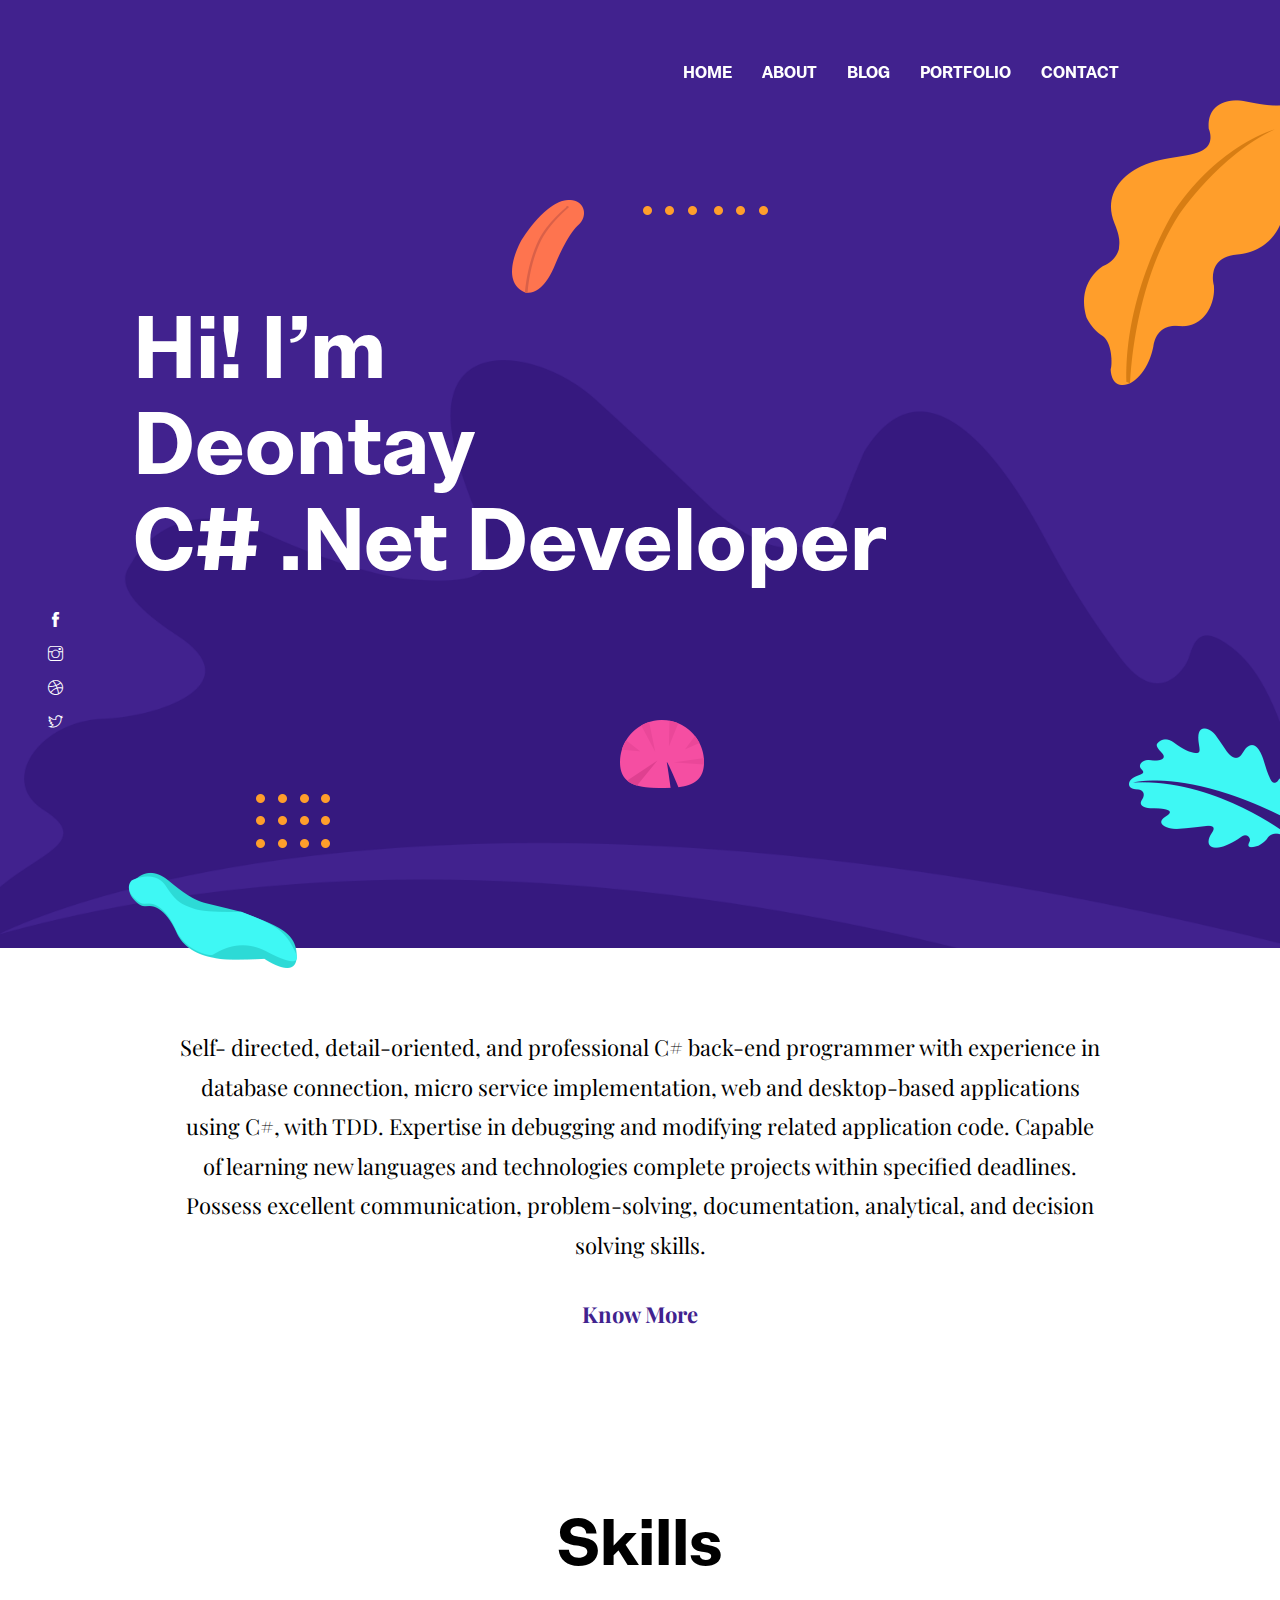
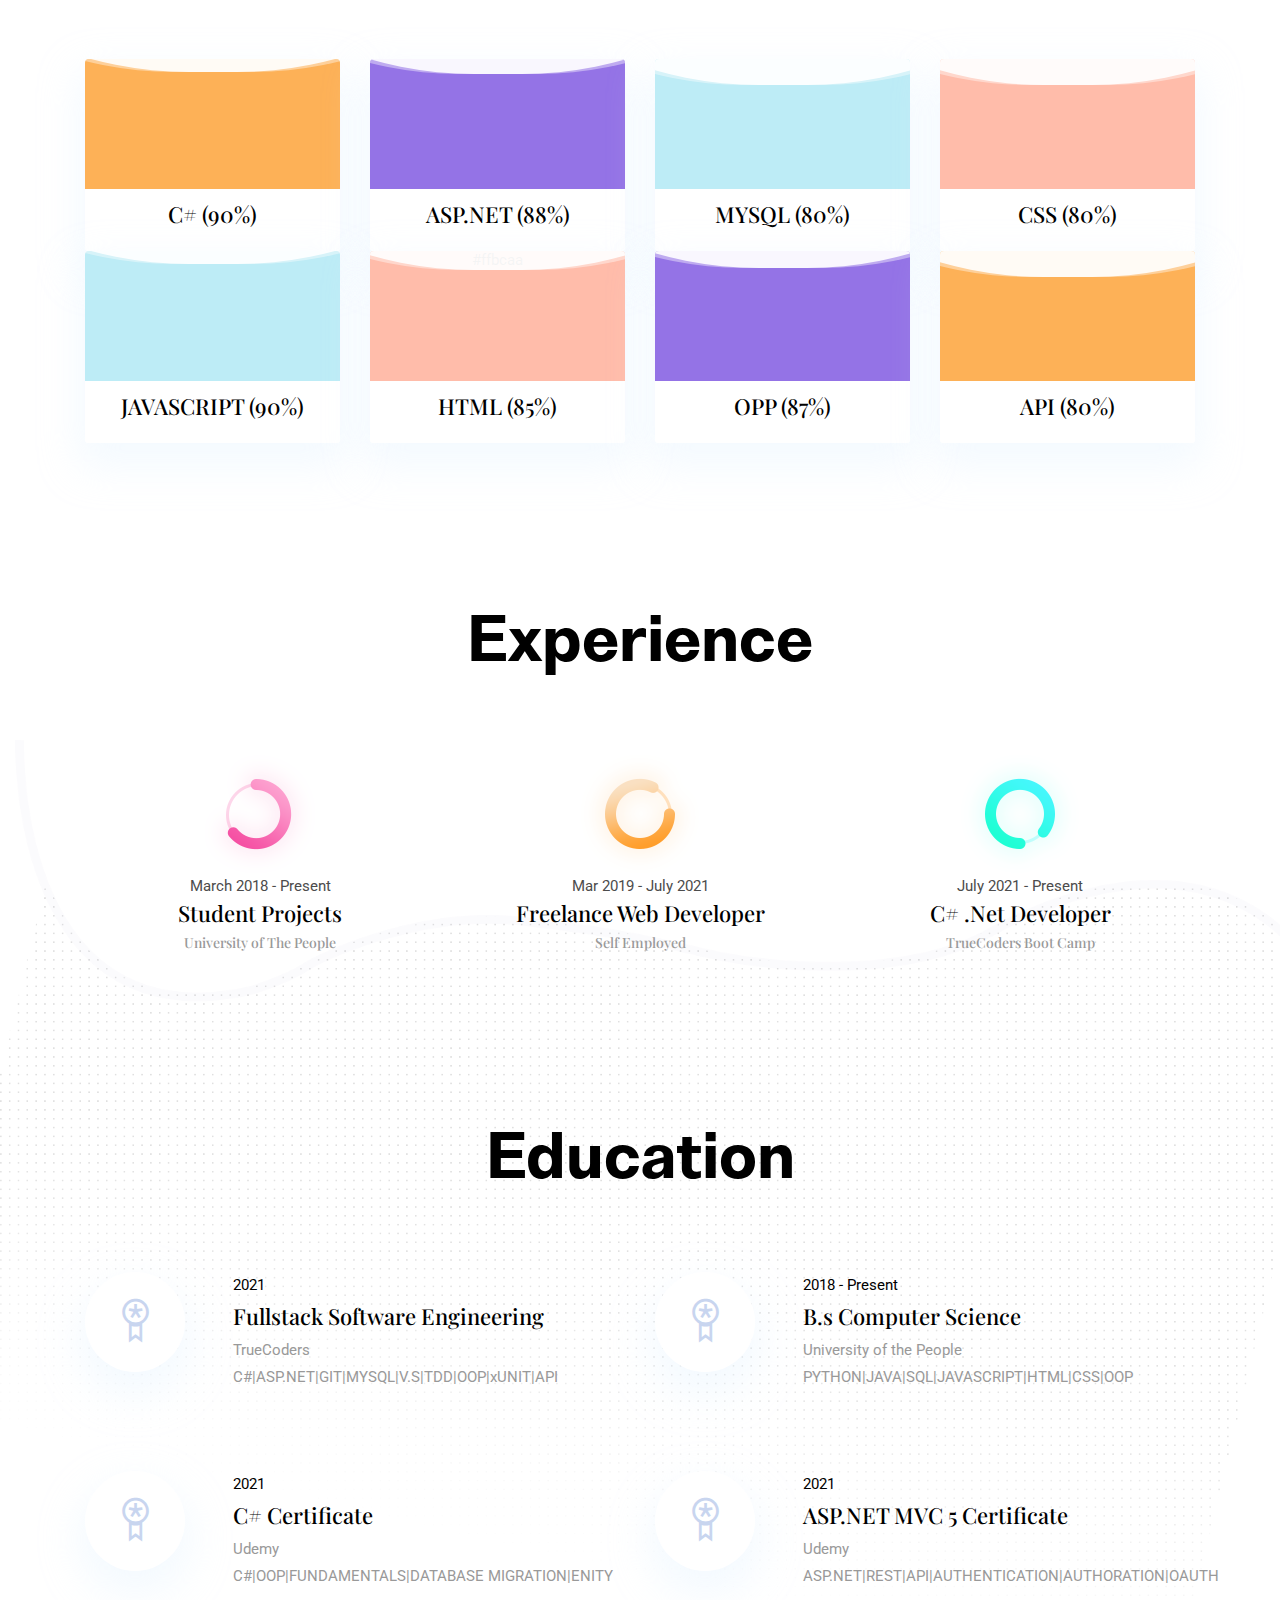
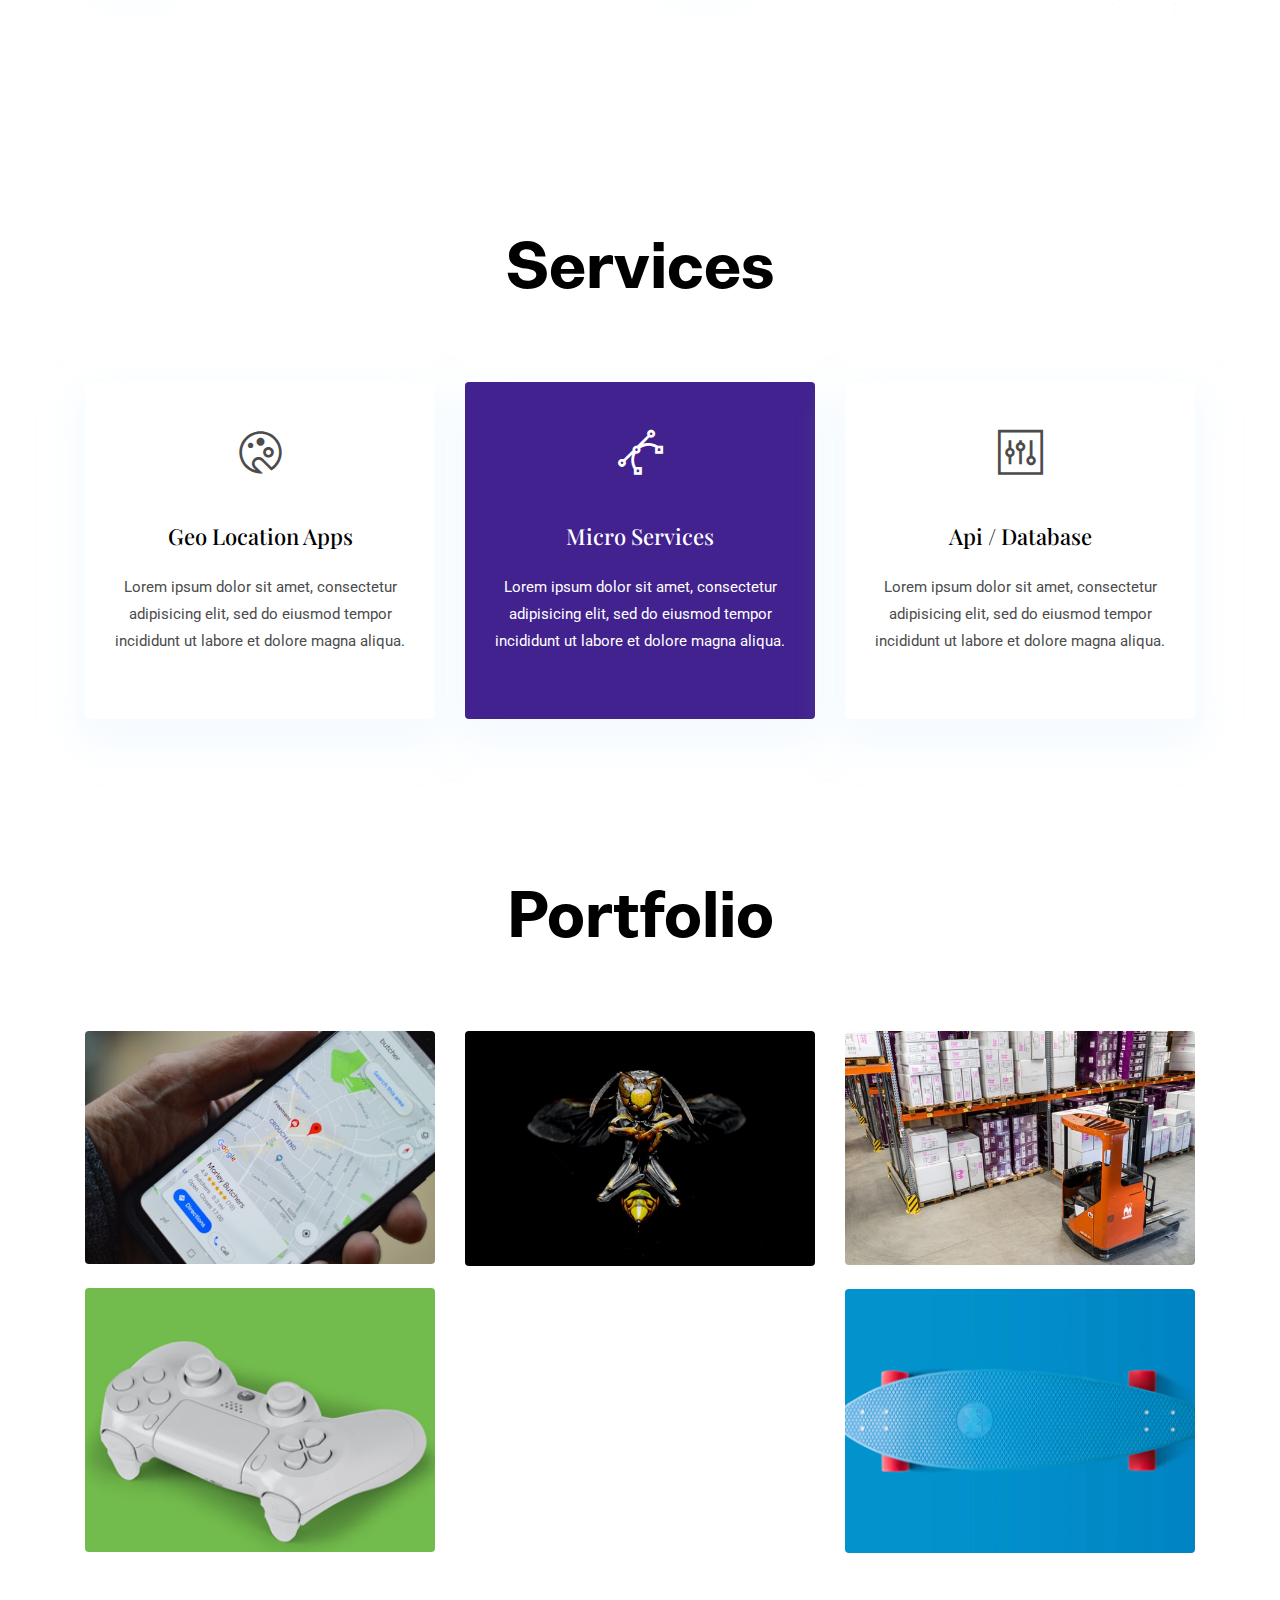
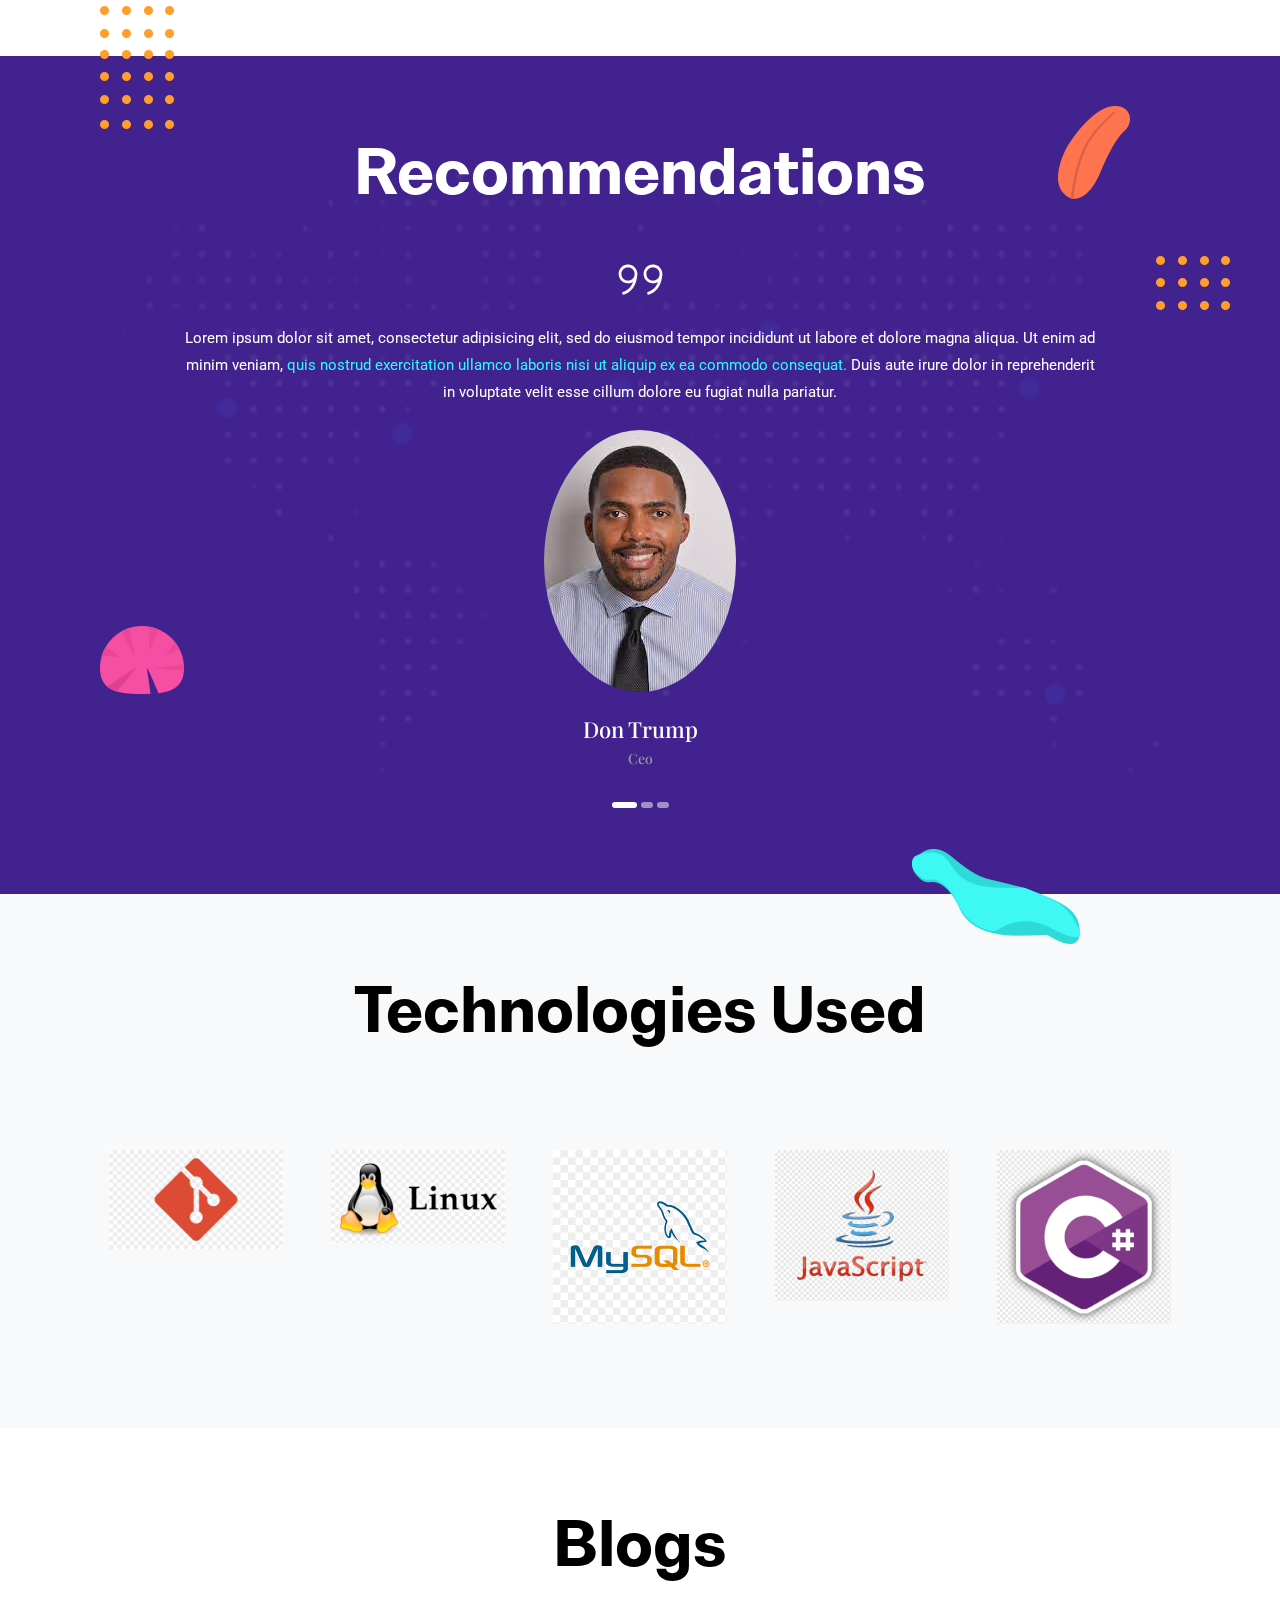
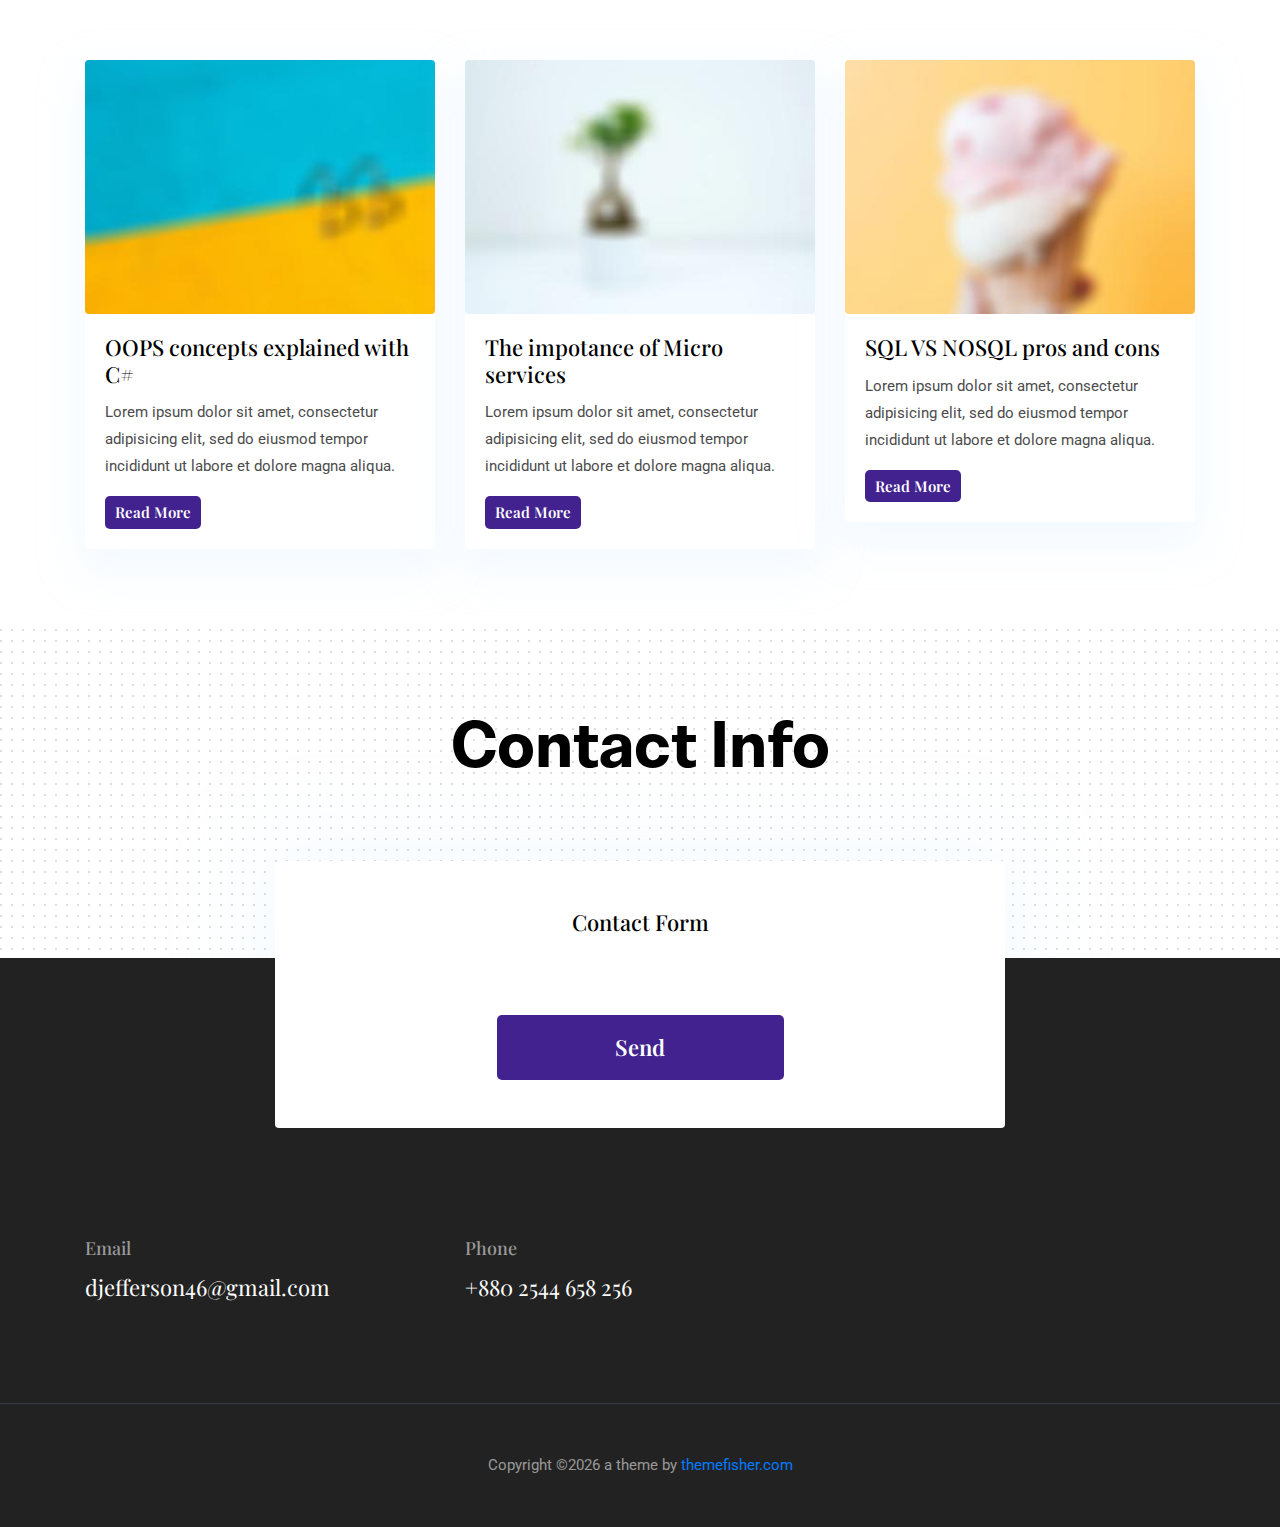
==== commit 97d25572: "Updated info" ====
--- a/index.html
+++ b/index.html
@@ -31,7 +31,6 @@
 
 <header class="navigation fixed-top">
   <nav class="navbar navbar-expand-lg navbar-dark">
-    <a class="navbar-brand font-tertiary h3" href="index.html"><img src="images/logo.png" alt="Myself"></a>
     <button class="navbar-toggler" type="button" data-toggle="collapse" data-target="#navigation"
       aria-controls="navigation" aria-expanded="false" aria-label="Toggle navigation">
       <span class="navbar-toggler-icon"></span>
@@ -136,17 +135,17 @@
             <div class="wave" data-progress="90%"></div>
           </div>
           <div class="card-footer bg-white">
-            <h4 class="card-title">Web Design (90%)</h4>
+            <h4 class="card-title">C# (90%)</h4>
           </div>
         </div>
       </div>
       <div class="col-lg-3 col-sm-6 mb-4 mb-lg-0">
         <div class="card shadow text-center">
           <div class="position-relative rounded-top progress-wrapper" data-color="#9473e6">
-            <div class="wave" data-progress="60%"></div>
-          </div>
-          <div class="card-footer bg-white">
-            <h4 class="card-title">Logo Design (60%)</h4>
+            <div class="wave" data-progress="88%"></div>
+          </div>
+          <div class="card-footer bg-white">
+            <h4 class="card-title">ASP.NET (88%)</h4>
           </div>
         </div>
       </div>
@@ -156,27 +155,57 @@
             <div class="wave" data-progress="80%"></div>
           </div>
           <div class="card-footer bg-white">
-            <h4 class="card-title">After Effects (80%)</h4>
+            <h4 class="card-title">MYSQL (80%)</h4>
           </div>
         </div>
       </div>
       <div class="col-lg-3 col-sm-6 mb-4 mb-lg-0">
         <div class="card shadow text-center">
           <div class="position-relative rounded-top progress-wrapper" data-color="#ffbcaa">
-            <div class="wave" data-progress="70%"></div>
-          </div>
-          <div class="card-footer bg-white">
-            <h4 class="card-title">Web App (70%)</h4>
-          </div>
-        </div>
-      </div>
-      <div class="col-lg-3 col-sm-6 mb-4 mb-lg-0">
-        <div class="card shadow text-center">
-          <div class="position-relative rounded-top progress-wrapper" data-color="#ffbcaa">
-            <div class="wave" data-progress="70%"></div>
-          </div>
-          <div class="card-footer bg-white">
-            <h4 class="card-title">Web App (70%)</h4>
+            <div class="wave" data-progress="80%"></div>
+          </div>
+          <div class="card-footer bg-white">
+            <h4 class="card-title">CSS (80%)</h4>
+          </div>
+        </div>
+      </div>
+      <div class="col-lg-3 col-sm-6 mb-4 mb-lg-0">
+        <div class="card shadow text-center">
+          <div class="position-relative rounded-top progress-wrapper" data-color="#bdecf6">
+            <div class="wave" data-progress="90%"></div>
+          </div>
+          <div class="card-footer bg-white">
+            <h4 class="card-title">JAVASCRIPT (90%)</h4>
+          </div>
+        </div>
+      </div>
+      <div class="col-lg-3 col-sm-6 mb-4 mb-lg-0">
+        <div class="card shadow text-center">
+          <div class="position-relative rounded-top progress-wrapper" data-color="#ffbcaa">#ffbcaa
+            <div class="wave" data-progress="85%"></div>
+          </div>
+          <div class="card-footer bg-white">
+            <h4 class="card-title">HTML (85%)</h4>
+          </div>
+        </div>
+      </div>
+      <div class="col-lg-3 col-sm-6 mb-4 mb-lg-0">
+        <div class="card shadow text-center">
+          <div class="position-relative rounded-top progress-wrapper" data-color="#9473e6">
+            <div class="wave" data-progress="87%"></div>
+          </div>
+          <div class="card-footer bg-white">
+            <h4 class="card-title">OPP (87%)</h4>
+          </div>
+        </div>
+      </div>
+      <div class="col-lg-3 col-sm-6 mb-4 mb-lg-0">
+        <div class="card shadow text-center">
+          <div class="position-relative rounded-top progress-wrapper" data-color="#fdb157">
+            <div class="wave" data-progress="80%"></div>
+          </div>
+          <div class="card-footer bg-white">
+            <h4 class="card-title">API (80%)</h4>
           </div>
         </div>
       </div>
@@ -194,21 +223,21 @@
       </div>
       <div class="col-lg-3 col-md-4 text-center">
         <img src="images/experience/icon-1.png" alt="icon">
-        <p class="mb-0">Jan 2007 - Feb 2009</p>
-        <h4>Junior UX Designer</h4>
-        <h6 class="text-light">WEBEX</h6>
+        <p class="mb-0">March 2018 - Present</p>
+        <h4>Student Projects</h4>
+        <h6 class="text-light">University of The People</h6>
       </div>
       <div class="col-lg-3 col-md-4 text-center">
         <img src="images/experience/icon-2.png" alt="icon">
-        <p class="mb-0">Mar 2009 - Aug 2014</p>
-        <h4>UX & UI Designer</h4>
-        <h6 class="text-light">AUGMEDIX</h6>
+        <p class="mb-0">Mar 2019 - July 2021</p>
+        <h4>Freelance Web Developer</h4>
+        <h6 class="text-light">Self Employed</h6>
       </div>
       <div class="col-lg-3 col-md-4 text-center">
         <img src="images/experience/icon-3.png" alt="icon">
-        <p class="mb-0">Sep 2014 - Present</p>
-        <h4>Senior UI Designer</h4>
-        <h6 class="text-light">THEMEFISHER</h6>
+        <p class="mb-0">July 2021 - Present</p>
+        <h4>C# .Net Developer</h4>
+        <h6 class="text-light">TrueCoders Boot Camp</h6>
       </div>
     </div>
   </div>
@@ -292,7 +321,7 @@
         <div class="card hover-shadow shadow">
           <div class="card-body text-center px-4 py-5">
             <i class="ti-palette icon mb-5 d-inline-block"></i>
-            <h4 class="mb-4">UI Design</h4>
+            <h4 class="mb-4">Geo Location Apps</h4>
             <p>Lorem ipsum dolor sit amet, consectetur adipisicing elit, sed do eiusmod tempor incididunt ut labore et
               dolore magna aliqua.</p>
           </div>
@@ -302,7 +331,7 @@
         <div class="card active-bg-primary hover-shadow shadow">
           <div class="card-body text-center px-4 py-5">
             <i class="ti-vector icon mb-5 d-inline-block"></i>
-            <h4 class="mb-4">UX Design</h4>
+            <h4 class="mb-4">Micro Services</h4>
             <p>Lorem ipsum dolor sit amet, consectetur adipisicing elit, sed do eiusmod tempor incididunt ut labore et
               dolore magna aliqua.</p>
           </div>
@@ -312,7 +341,7 @@
         <div class="card hover-shadow shadow">
           <div class="card-body text-center px-4 py-5">
             <i class="ti-panel icon mb-5 d-inline-block"></i>
-            <h4 class="mb-4">Interaction Design</h4>
+            <h4 class="mb-4">Api / Database</h4>
             <p>Lorem ipsum dolor sit amet, consectetur adipisicing elit, sed do eiusmod tempor incididunt ut labore et
               dolore magna aliqua.</p>
           </div>
@@ -334,30 +363,30 @@
     <div class="row shuffle-wrapper">
       <div class="col-lg-4 col-6 mb-4 shuffle-item">
         <div class="position-relative rounded hover-wrapper">
-          <img src="images/portfolio/item-1.png" alt="portfolio-image" class="img-fluid rounded w-100">
+          <img src="images/portfolio/henry-perks-BJXAxQ1L7dI-unsplash.jpg" alt="portfolio-image" class="img-fluid rounded w-100">
           <div class="hover-overlay">
             <div class="hover-content">
-              <a class="btn btn-light btn-sm" href="project-single.html">view project</a>
+              <a class="btn btn-light btn-sm" href="https://github.com/DdJeff/TacoParser" target="">view project</a>
             </div>
           </div>
         </div>
       </div>
       <div class="col-lg-4 col-6 mb-4 shuffle-item">
         <div class="position-relative rounded hover-wrapper">
-          <img src="images/portfolio/item-2.png" alt="portfolio-image" class="img-fluid rounded w-100">
+          <img src="images/portfolio/mathew-schwartz-3z56aMRpjJ0-unsplash.jpg" alt="portfolio-image" class="img-fluid rounded w-100">
           <div class="hover-overlay">
             <div class="hover-content">
-              <a class="btn btn-light btn-sm" href="project-single.html">view project</a>
+              <a class="btn btn-light btn-sm" href="https://github.com/DdJeff/Bug-Tracker" target="">view project</a>
             </div>
           </div>
         </div>
       </div>
       <div class="col-lg-4 col-6 mb-4 shuffle-item">
         <div class="position-relative rounded hover-wrapper">
-          <img src="images/portfolio/item-3.png" alt="portfolio-image" class="img-fluid rounded w-100">
+          <img src="images/portfolio/petrebels-JwMGy1h-JsY-unsplash.jpg" alt="portfolio-image" class="img-fluid rounded w-100">
           <div class="hover-overlay">
             <div class="hover-content">
-              <a class="btn btn-light btn-sm" href="project-single.html">view project</a>
+              <a class="btn btn-light btn-sm" href="https://github.com/DdJeff/Store-Inventory" target="">view project</a>
             </div>
           </div>
         </div>
@@ -367,7 +396,7 @@
           <img src="images/portfolio/item-4.png" alt="portfolio-image" class="img-fluid rounded w-100">
           <div class="hover-overlay">
             <div class="hover-content">
-              <a class="btn btn-light btn-sm" href="project-single.html">view project</a>
+              <a class="btn btn-light btn-sm" href="project-single.html" target="">view project</a>
             </div>
           </div>
         </div>
@@ -377,7 +406,7 @@
           <img src="images/portfolio/item-5.png" alt="portfolio-image" class="img-fluid rounded w-100">
           <div class="hover-overlay">
             <div class="hover-content">
-              <a class="btn btn-light btn-sm" href="project-single.html">view project</a>
+              <a class="btn btn-light btn-sm" href="project-single.html" target="">view project</a>
             </div>
           </div>
         </div>
@@ -392,7 +421,7 @@
   <div class="container">
     <div class="row">
       <div class="col-12 text-center">
-        <h2 class="section-title text-white mb-5">Testimonials</h2>
+        <h2 class="section-title text-white mb-5">Recommendations</h2>
       </div>
       <div class="col-lg-10 mx-auto testimonial-slider">
         <!-- slider-item -->
@@ -402,10 +431,10 @@
             incididunt ut labore et dolore magna aliqua. Ut enim ad minim veniam, <strong>quis nostrud exercitation
               ullamco laboris nisi ut aliquip ex ea commodo consequat.</strong> Duis aute irure dolor in reprehenderit
             in voluptate velit esse cillum dolore eu fugiat nulla pariatur.</p>
-          <img class="img-fluid rounded-circle mb-4 d-inline-block" src="images/testimonial/client-1.png"
+          <img class="img-fluid rounded-circle mb-4 d-inline-block" src="images/testimonial/don.jfif"
             alt="client-image">
-          <h4 class="text-white">Jesica Gomez</h4>
-          <h6 class="text-light mb-4">CEO, Funder</h6>
+          <h4 class="text-white">Don Trump</h4>
+          <h6 class="text-light mb-4">Ceo</h6>
         </div>
         <!-- slider-item -->
         <div class="text-center testimonial-content">
@@ -419,7 +448,7 @@
           <img class="img-fluid rounded-circle mb-4 d-inline-block" src="images/testimonial/client-1.png"
             alt="client-image">
           <h4 class="text-white">Jesica Gomez</h4>
-          <h6 class="text-light mb-4">CEO, Funder</h6>
+          <h6 class="text-light mb-4">Funder of At Home</h6>
         </div>
         <!-- slider-item -->
         <div class="text-center testimonial-content">
@@ -430,10 +459,10 @@
               laboris nisi ut aliquip ex ea commodo consequat.</strong> Duis aute irure dolor in reprehenderit in
             voluptate velit
             esse cillum dolore eu fugiat nulla pariatur.</p>
-          <img class="img-fluid rounded-circle mb-4 d-inline-block" src="images/testimonial/client-1.png"
+          <img class="img-fluid rounded-circle mb-4 d-inline-block" src="images/testimonial/Thomas.jfif"
             alt="client-image">
-          <h4 class="text-white">Jesica Gomez</h4>
-          <h6 class="text-light mb-4">CEO, Funder</h6>
+          <h4 class="text-white">Thomas Gomez</h4>
+          <h6 class="text-light mb-4">Back-end Developer</h6>
         </div>
       </div>
     </div>
@@ -448,34 +477,38 @@
 </section>
 <!-- /testimonial -->
 
-<!-- client logo slider -->
-<section class="section pb-0">
-  <div class="container">
-    <div class="client-logo-slider d-flex align-items-center">
-      <a href="#" class="text-center d-block outline-0 p-4"><img class="d-unset img-fluid"
-          src="images/clients-logo/client-logo-1.png" alt="client-logo"></a>
-      <a href="#" class="text-center d-block outline-0 p-4"><img class="d-unset img-fluid"
-          src="images/clients-logo/client-logo-2.png" alt="client-logo"></a>
-      <a href="#" class="text-center d-block outline-0 p-4"><img class="d-unset img-fluid"
-          src="images/clients-logo/client-logo-3.png" alt="client-logo"></a>
-      <a href="#" class="text-center d-block outline-0 p-4"><img class="d-unset img-fluid"
-          src="images/clients-logo/client-logo-4.png" alt="client-logo"></a>
-      <a href="#" class="text-center d-block outline-0 p-4"><img class="d-unset img-fluid"
-          src="images/clients-logo/client-logo-5.png" alt="client-logo"></a>
-      <a href="#" class="text-center d-block outline-0 p-4"><img class="d-unset img-fluid"
-          src="images/clients-logo/client-logo-1.png" alt="client-logo"></a>
-      <a href="#" class="text-center d-block outline-0 p-4"><img class="d-unset img-fluid"
-          src="images/clients-logo/client-logo-2.png" alt="client-logo"></a>
-      <a href="#" class="text-center d-block outline-0 p-4"><img class="d-unset img-fluid"
-          src="images/clients-logo/client-logo-3.png" alt="client-logo"></a>
-      <a href="#" class="text-center d-block outline-0 p-4"><img class="d-unset img-fluid"
-          src="images/clients-logo/client-logo-4.png" alt="client-logo"></a>
-      <a href="#" class="text-center d-block outline-0 p-4"><img class="d-unset img-fluid"
-          src="images/clients-logo/client-logo-5.png" alt="client-logo"></a>
-    </div>
-  </div>
-</section>
-<!-- /client logo slider -->
+<!-- clients -->
+<section class="section bg-light">
+  <div class="container">
+    <div class="row">
+      <div class="col-12 text-center">
+        <h2 class="section-title">Technologies Used</h2>
+      </div>
+    </div>
+    <div class="row">
+      <div class="col-12">
+        <div class="client-logo-slider d-flex align-items-center">
+          <a href="#" class="text-center d-block outline-0 p-4"><img class="d-unset img-fluid"
+              src="images/clients-logo/218-2181371_logo-git-git-icon.png" alt="client-logo"></a>
+          <a href="#" class="text-center d-block outline-0 p-4"><img class="d-unset img-fluid"
+              src="images/clients-logo/635-6353596_linux-logo-png-transparent-background-png-download.png" alt="client-logo"></a>
+          <a href="#" class="text-center d-block outline-0 p-4"><img class="d-unset img-fluid"
+              src="images/clients-logo/png-clipart-mysql-database-graphics-microsoft-access-logo-blue-web-design-thumbnail.png" alt="client-logo"></a>
+          <a href="#" class="text-center d-block outline-0 p-4"><img class="d-unset img-fluid"
+              src="images/clients-logo/png-transparent-java-script-logo-javascript-web-development-logo-script-text-computer-programming-internet.png" alt="client-logo"></a>
+          <a href="#" class="text-center d-block outline-0 p-4"><img class="d-unset img-fluid"
+              src="images/clients-logo/png-transparent-purple-and-white-logo-c-computer-programming-software-development-programmer-marklogic-coder-miscellaneous-purple-cl.png" alt="client-logo"></a>
+          <a href="#" class="text-center d-block outline-0 p-4"><img class="d-unset img-fluid"
+              src="images/clients-logo/sign-logo-cascading-style-sheets-html-element-php.jpg" alt="client-logo"></a>
+          <a href="#" class="text-center d-block outline-0 p-4"><img class="d-unset img-fluid"
+              src="images/clients-logo/visual-programming-language-symbol-net-framework-purple-basic.jpg" alt="client-logo"></a>
+        </div>
+      </div>
+    </div>
+  </div>
+</section>
+<!-- /clients -->
+
 
 <!-- blog -->
 <section class="section">
@@ -488,7 +521,7 @@
         <article class="card shadow">
           <img class="rounded card-img-top" src="images/blog/post-3.jpg" alt="post-thumb">
           <div class="card-body">
-            <h4 class="card-title"><a class="text-dark" href="blog-single.html">Amazon increase income 1.5 Million</a>
+            <h4 class="card-title"><a class="text-dark" href="blog-single.html">OOPS concepts explained with C#</a>
             </h4>
             <p class="cars-text">Lorem ipsum dolor sit amet, consectetur adipisicing elit, sed do eiusmod tempor
               incididunt ut labore et
@@ -501,7 +534,7 @@
         <article class="card shadow">
           <img class="rounded card-img-top" src="images/blog/post-4.jpg" alt="post-thumb">
           <div class="card-body">
-            <h4 class="card-title"><a class="text-dark" href="blog-single.html">Amazon increase income 1.5 Million</a>
+            <h4 class="card-title"><a class="text-dark" href="blog-single.html">The impotance of Micro services</a>
             </h4>
             <p class="cars-text">Lorem ipsum dolor sit amet, consectetur adipisicing elit, sed do eiusmod tempor
               incididunt ut labore et
@@ -514,7 +547,7 @@
         <article class="card shadow">
           <img class="rounded card-img-top" src="images/blog/post-2.jpg" alt="post-thumb">
           <div class="card-body">
-            <h4 class="card-title"><a class="text-dark" href="blog-single.html">Amazon increase income 1.5 Million</a>
+            <h4 class="card-title"><a class="text-dark" href="blog-single.html">SQL VS NOSQL pros and cons</a>
             </h4>
             <p class="cars-text">Lorem ipsum dolor sit amet, consectetur adipisicing elit, sed do eiusmod tempor
               incididunt ut labore et
@@ -538,21 +571,12 @@
       <div class="col-lg-8 mx-auto">
         <div class="bg-white rounded text-center p-5 shadow-down">
           <h4 class="mb-80">Contact Form</h4>
-          <form action="#" class="row">
-            <div class="col-md-6">
-              <input type="text" id="name" name="name" placeholder="Full Name" class="form-control px-0 mb-4">
+         
+            
+            <div class="col-lg-6 col-10 mx-auto">
+             <a href="https://www.linkedin.com/in/deontay-jefferson-900ba3198/" target="blank"><button class="btn btn-primary w-100">send</button></a> 
             </div>
-            <div class="col-md-6">
-              <input type="email" id="email" name="email" placeholder="Email Address" class="form-control px-0 mb-4">
-            </div>
-            <div class="col-12">
-              <textarea name="message" id="message" class="form-control px-0 mb-4"
-                placeholder="Type Message Here"></textarea>
-            </div>
-            <div class="col-lg-6 col-10 mx-auto">
-              <button class="btn btn-primary w-100">send</button>
-            </div>
-          </form>
+         
         </div>
       </div>
     </div>
@@ -567,16 +591,13 @@
       <div class="row">
         <div class="col-md-4">
           <h5 class="text-light">Email</h5>
-          <p class="text-white paragraph-lg font-secondary">steve.fruits@email.com</p>
+          <p class="text-white paragraph-lg font-secondary">djefferson46@gmail.com</p>
         </div>
         <div class="col-md-4">
           <h5 class="text-light">Phone</h5>
           <p class="text-white paragraph-lg font-secondary">+880 2544 658 256</p>
         </div>
-        <div class="col-md-4">
-          <h5 class="text-light">Address</h5>
-          <p class="text-white paragraph-lg font-secondary">125/A, CA Commercial Area, California, USA</p>
-        </div>
+        
       </div>
     </div>
   </div>
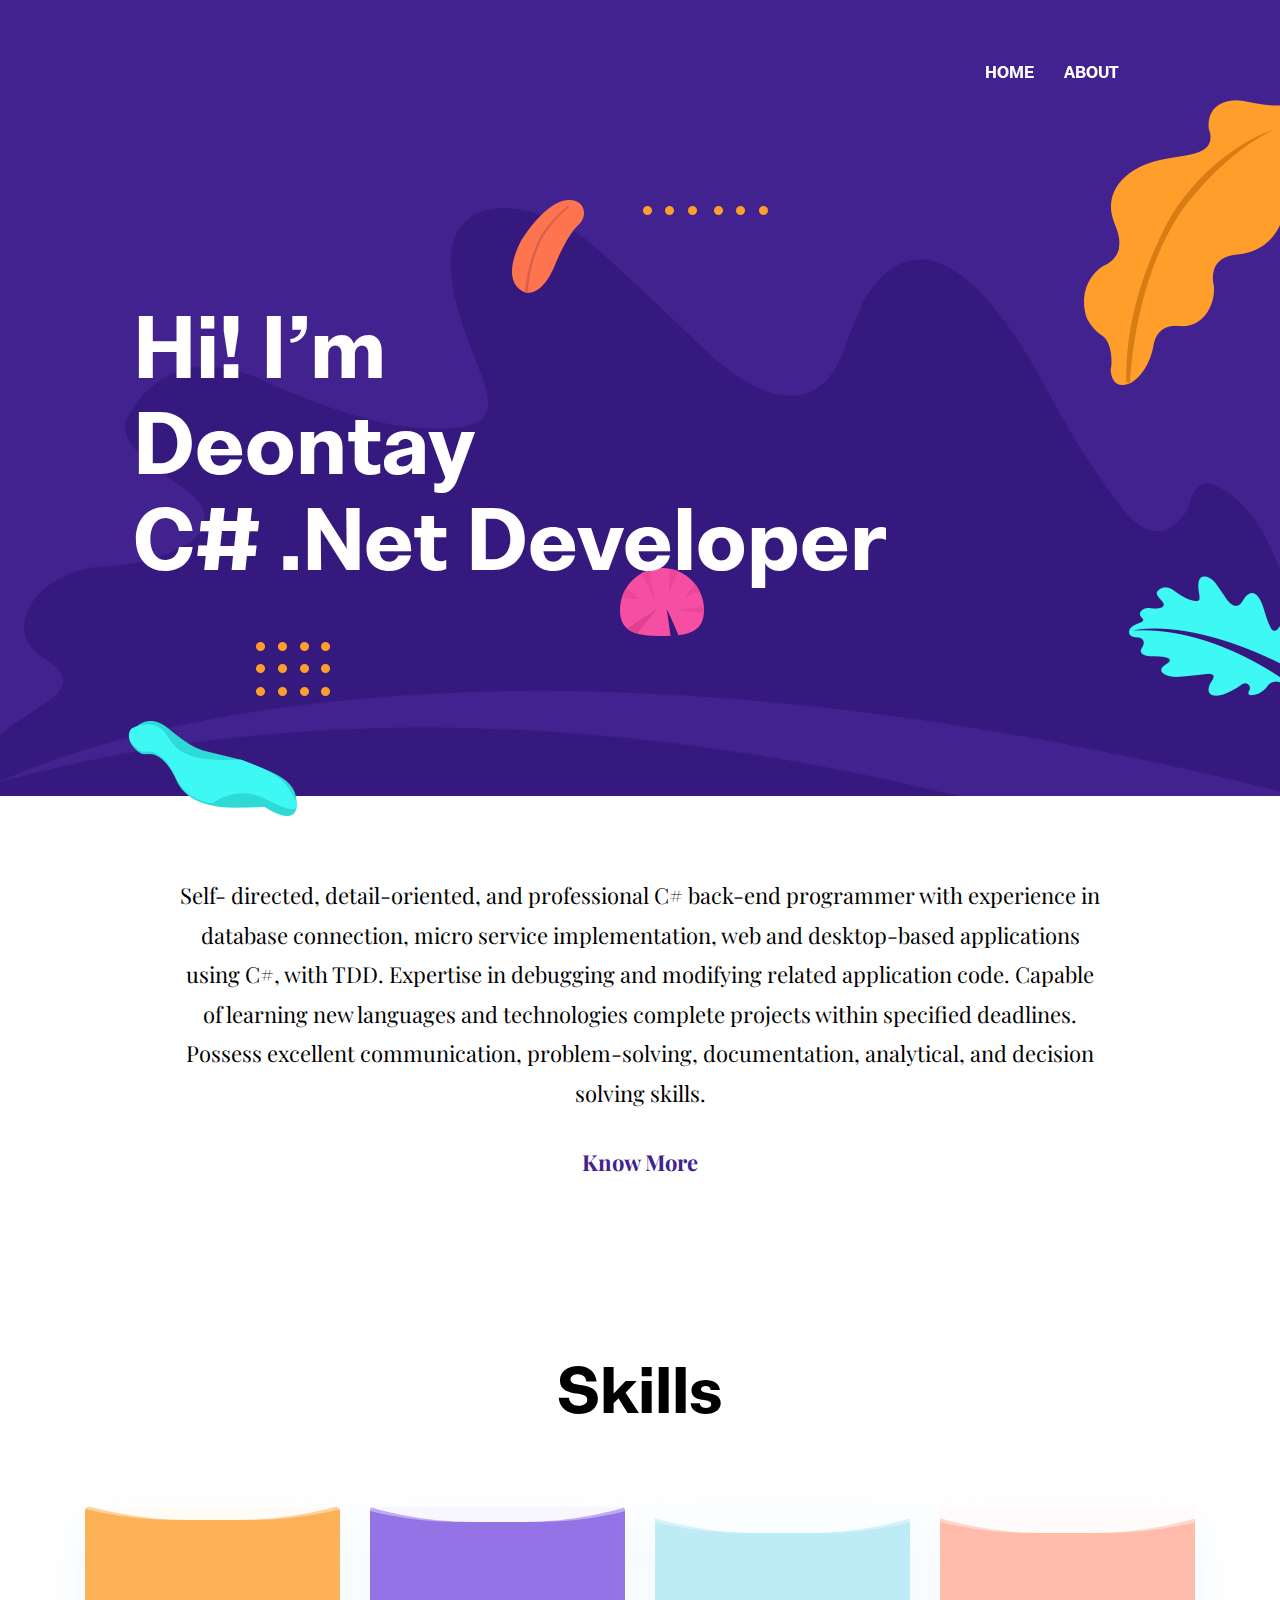
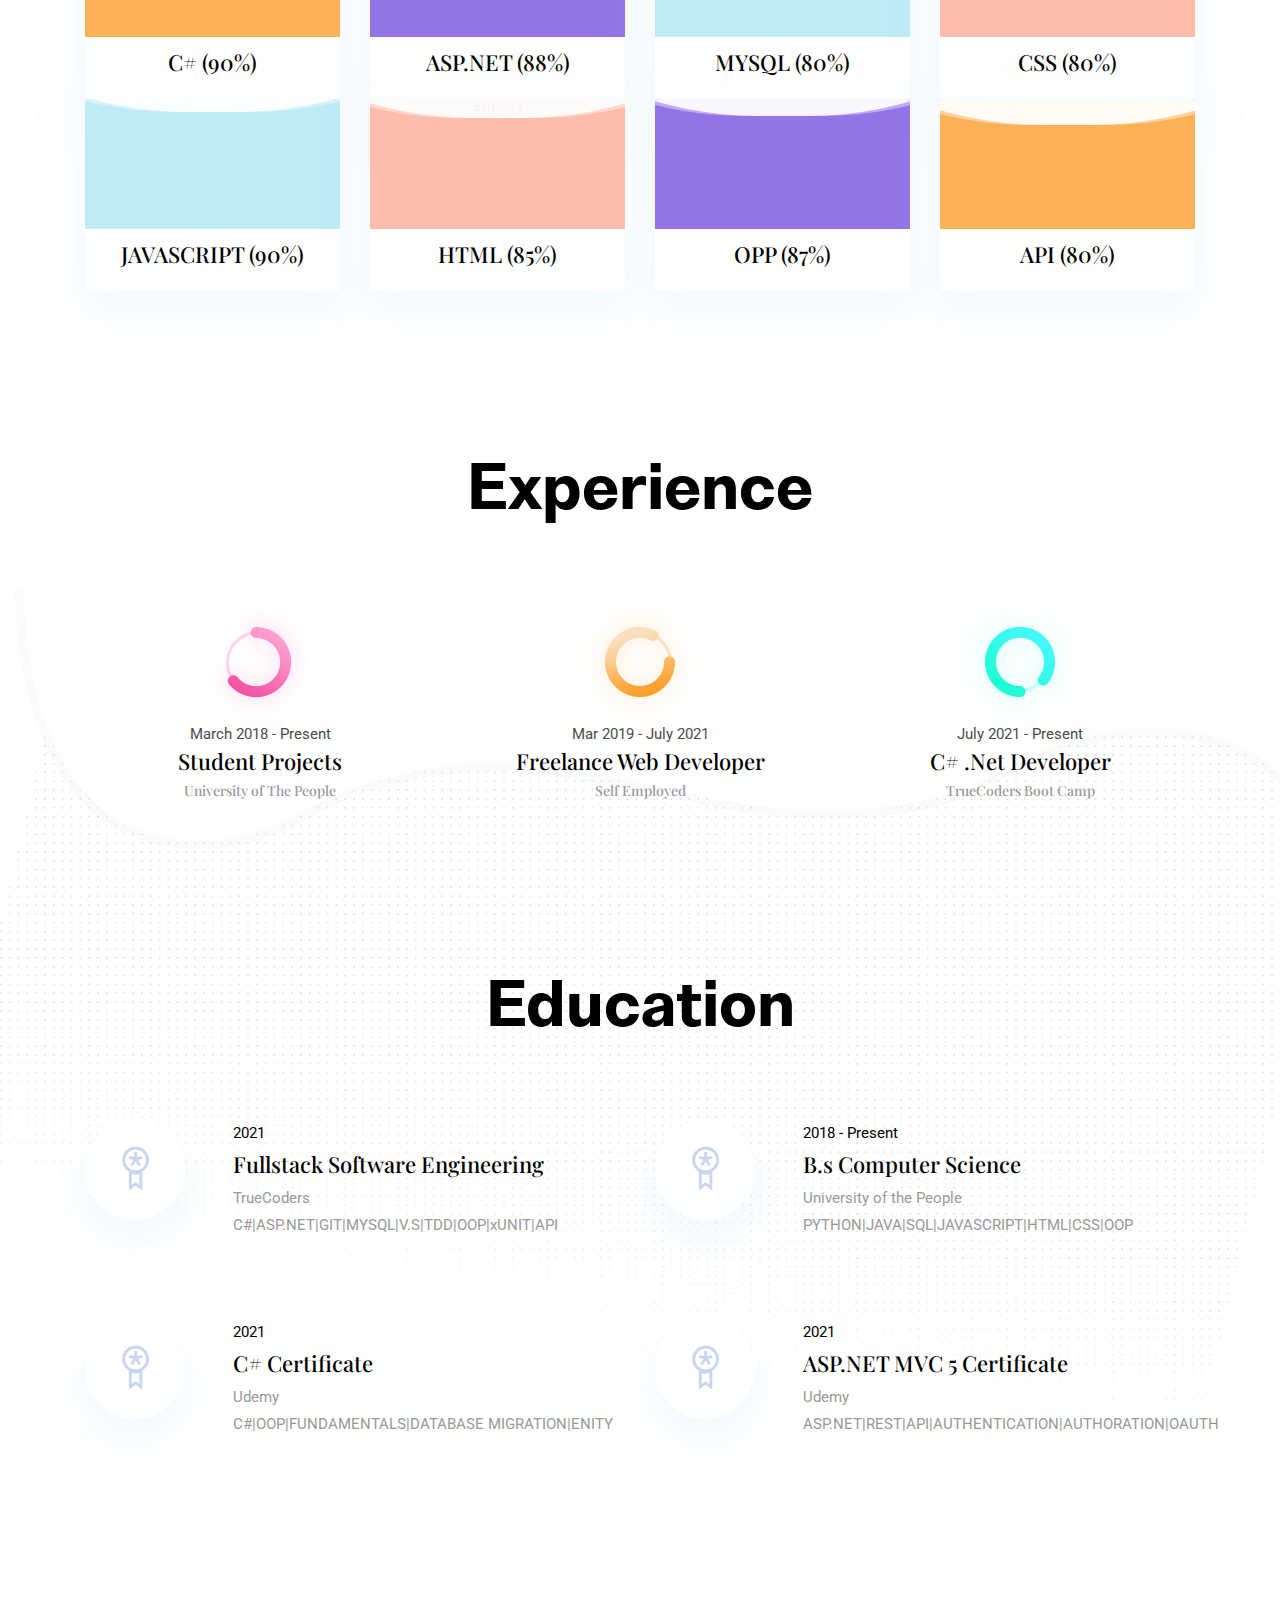
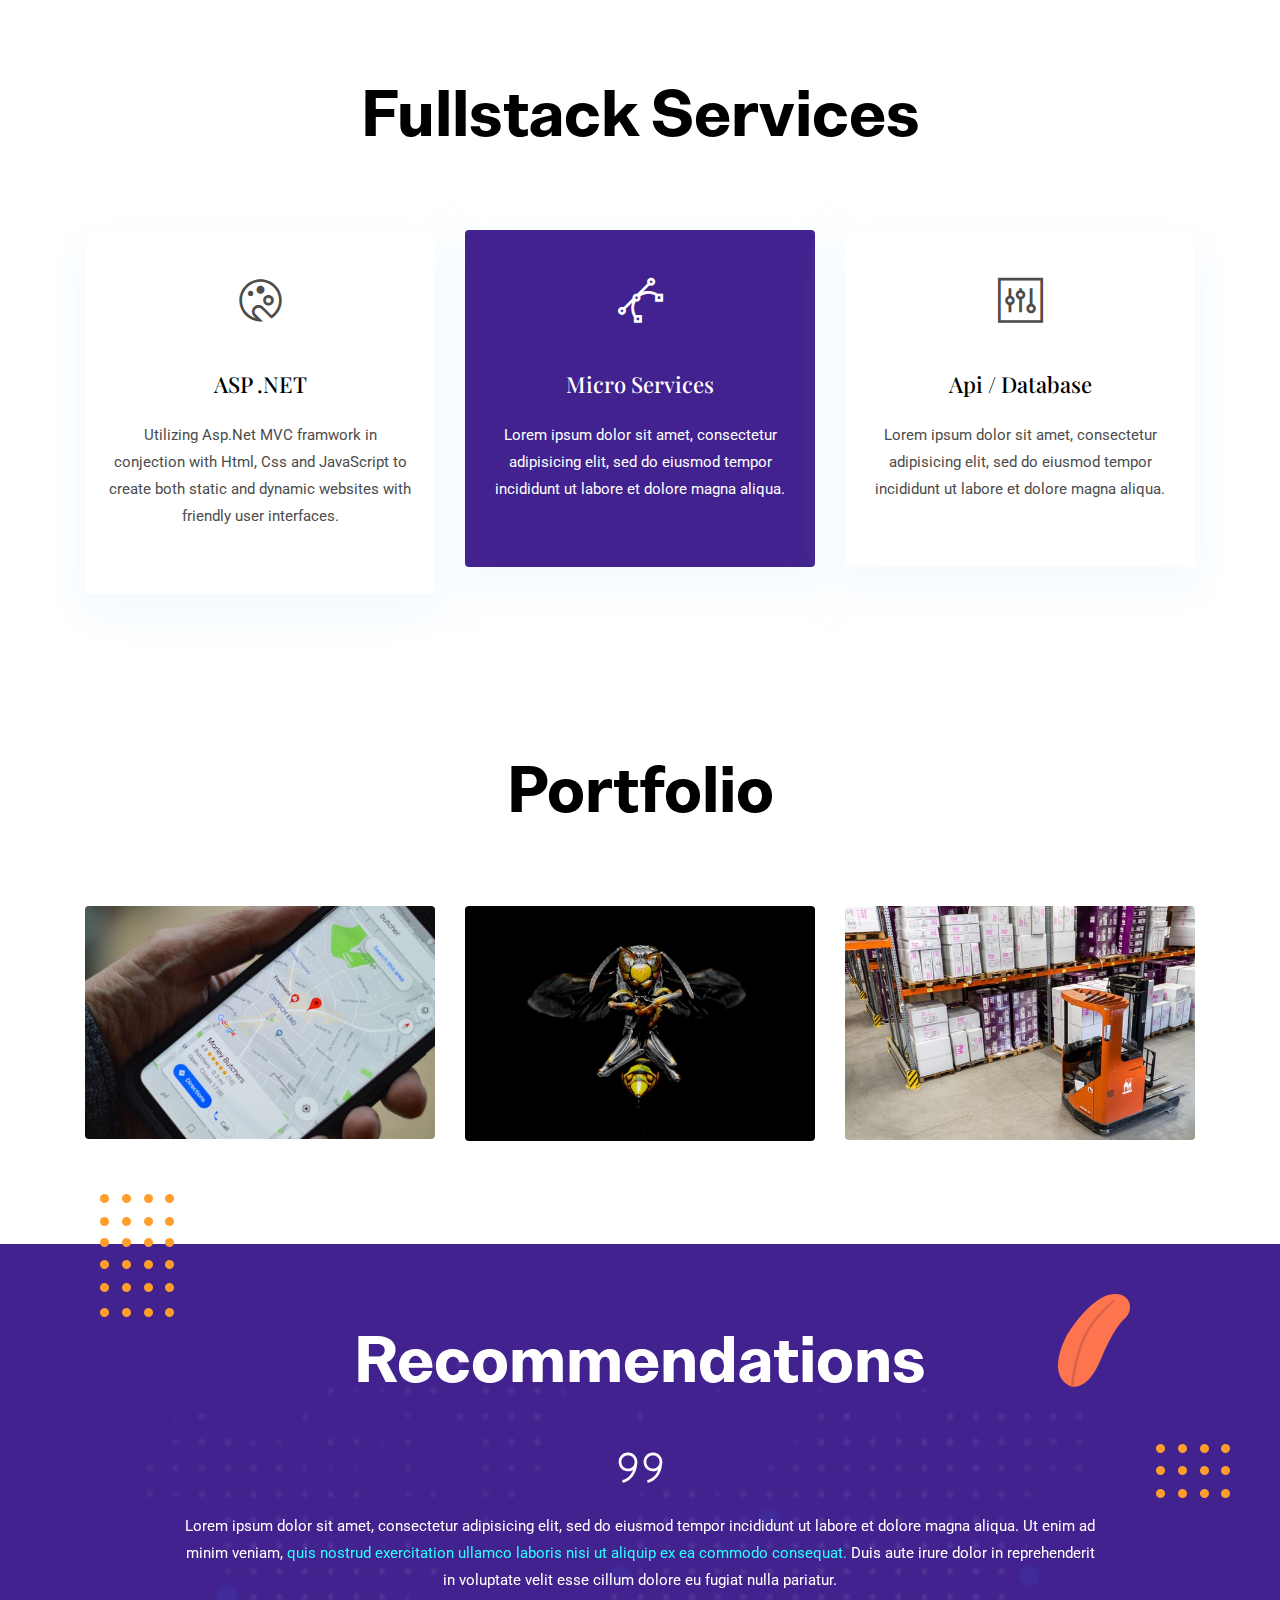
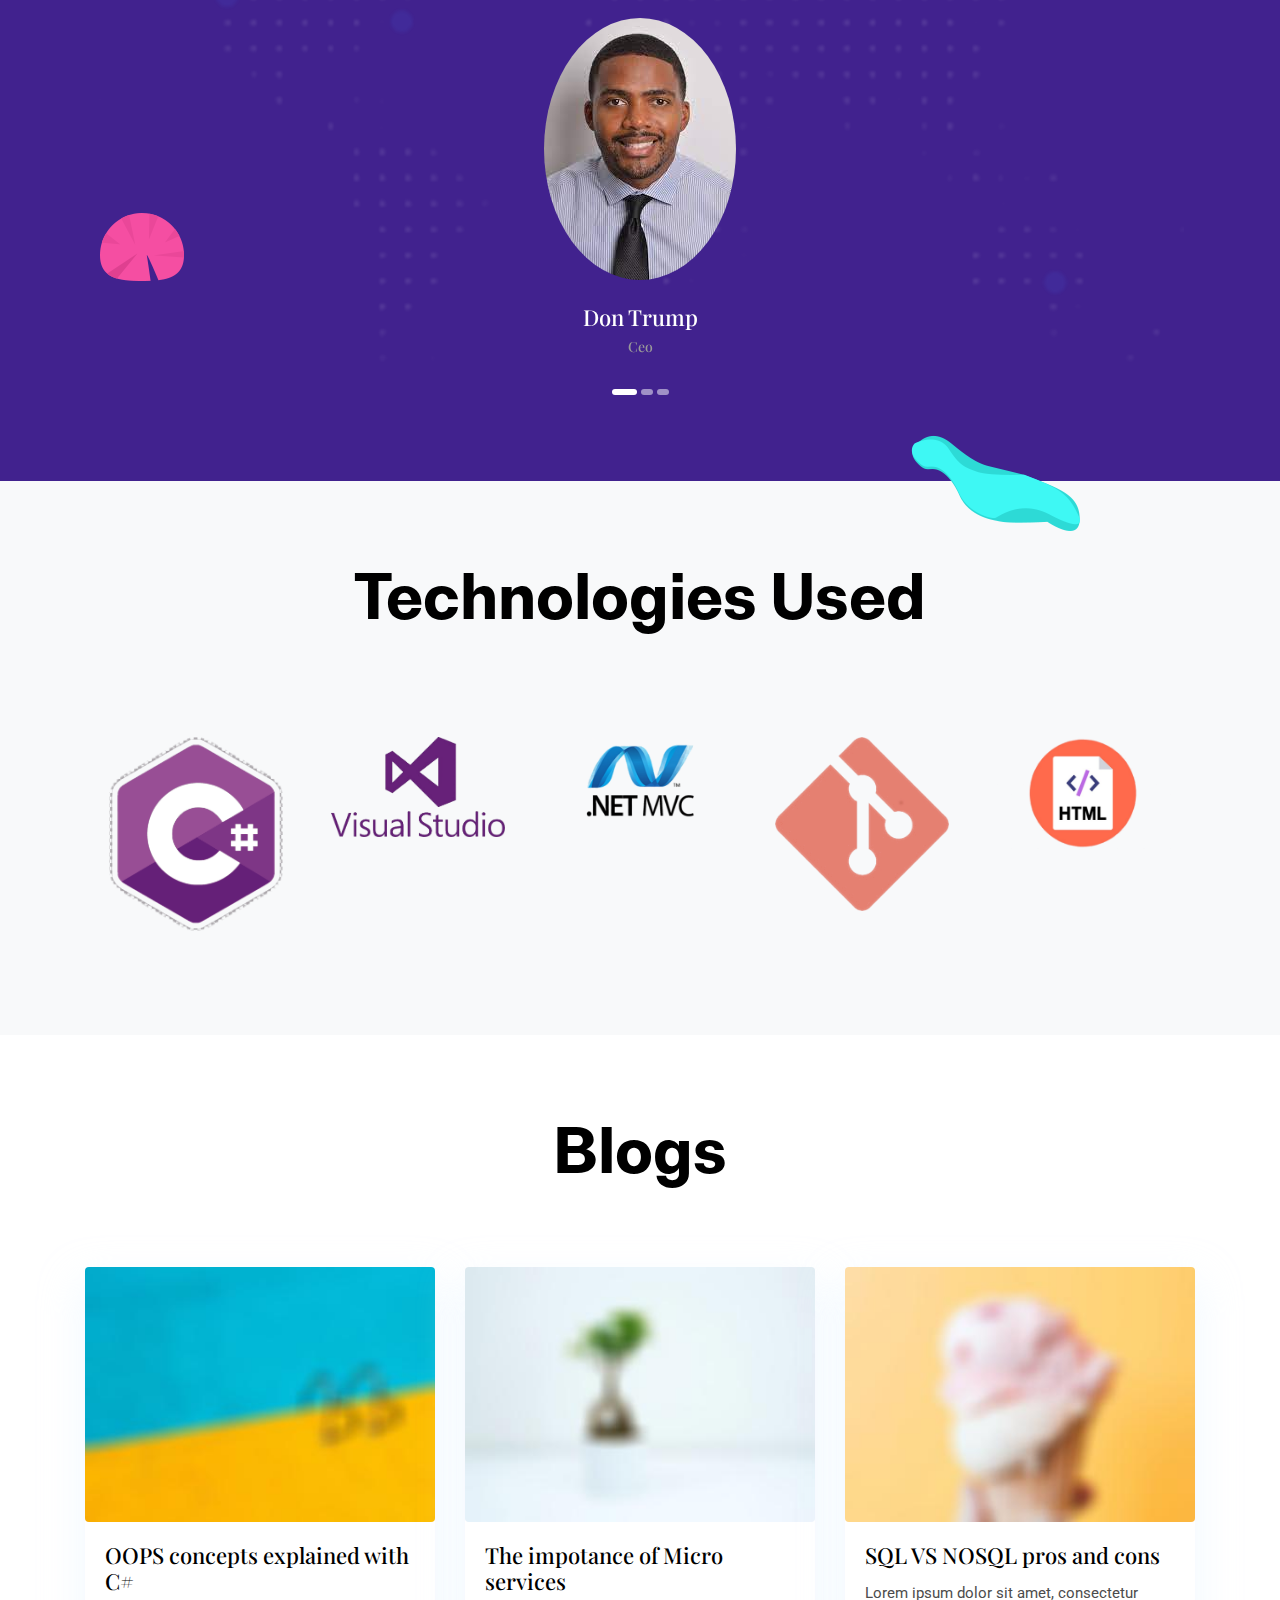
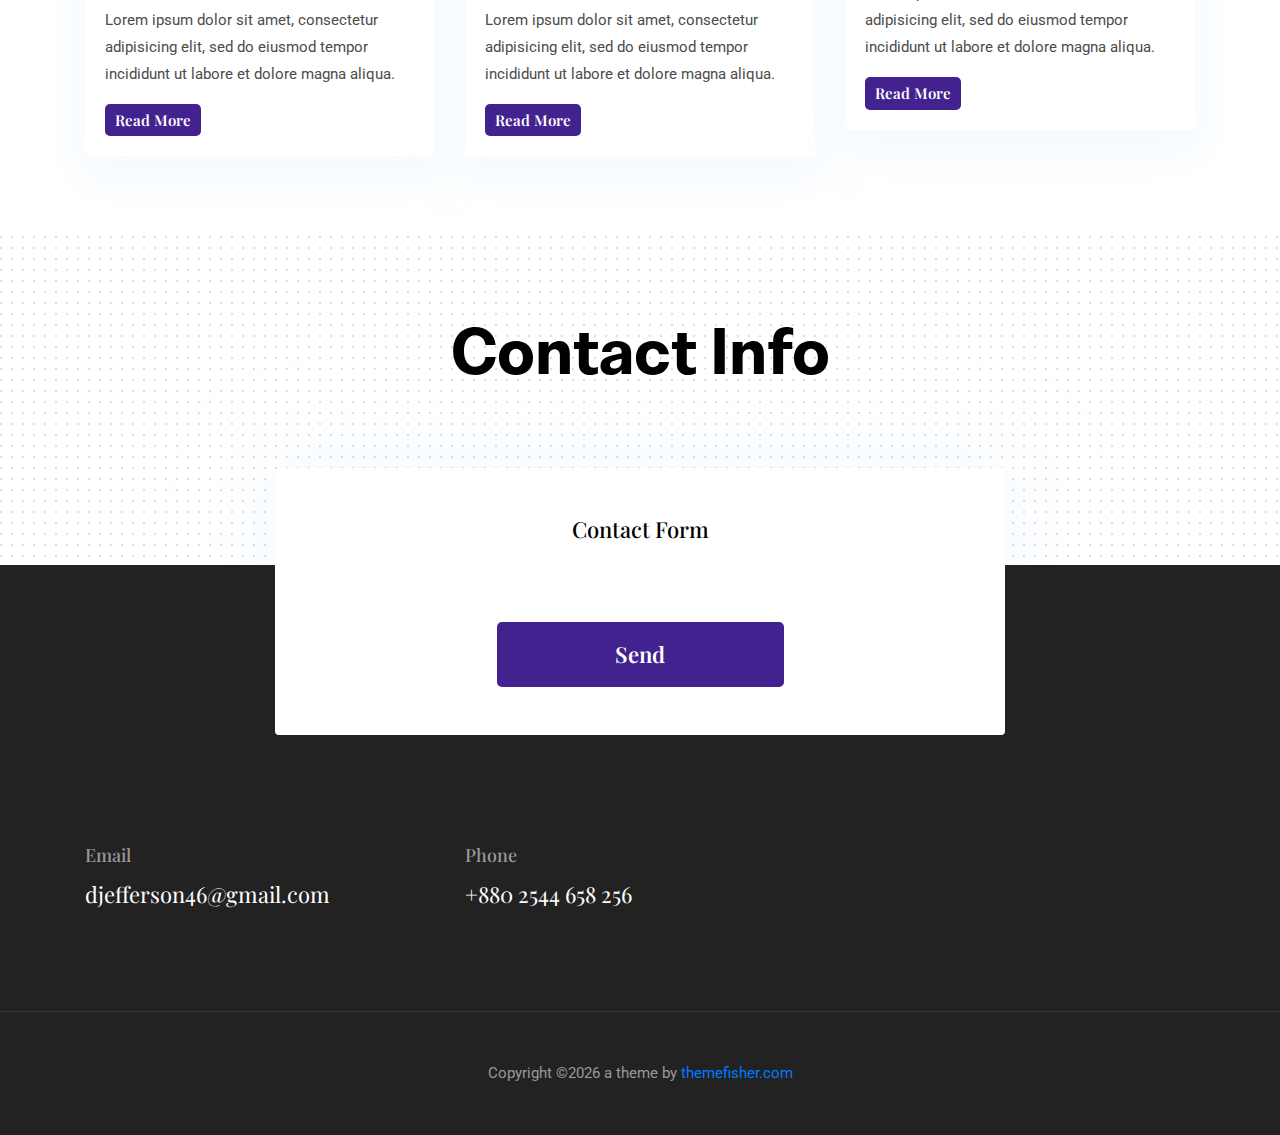
==== commit 57d1a22c: "updated blog on OOps" ====
--- a/index.html
+++ b/index.html
@@ -3,7 +3,7 @@
 
 <head>
   <meta charset="utf-8">
-  <title>Kross | Portfolio Template</title>
+  <title>Deontay's Portfolio</title>
 
   <!-- mobile responsive meta -->
   <meta name="viewport" content="width=device-width, initial-scale=1">
@@ -44,7 +44,7 @@
         <li class="nav-item">
           <a class="nav-link" href="about.html">about</a>
         </li>
-        <li class="nav-item">
+       <!-- <li class="nav-item">
           <a class="nav-link" href="blog.html">Blog</a>
         </li>
         <li class="nav-item">
@@ -52,7 +52,7 @@
         </li>
         <li class="nav-item">
           <a class="nav-link" href="contact.html">Contact</a>
-        </li>
+        </li>-->
       </ul>
     </div>
   </nav>
@@ -95,12 +95,12 @@
     <img src="images/illustrations/leaf-cyan-2.png" alt="bg-shape">
   </div>
   <!-- social icon -->
-  <ul class="list-unstyled ml-5 mt-3 position-relative zindex-1">
+ <!-- <ul class="list-unstyled ml-5 mt-3 position-relative zindex-1">
     <li class="mb-3"><a class="text-white" href="#"><i class="ti-facebook"></i></a></li>
     <li class="mb-3"><a class="text-white" href="#"><i class="ti-instagram"></i></a></li>
     <li class="mb-3"><a class="text-white" href="#"><i class="ti-dribbble"></i></a></li>
     <li class="mb-3"><a class="text-white" href="#"><i class="ti-twitter"></i></a></li>
-  </ul>
+  </ul>-->
   <!-- /social icon -->
 </section>
 <!-- /hero area -->
@@ -315,15 +315,14 @@
   <div class="container">
     <div class="row">
       <div class="col-12 text-center">
-        <h2 class="section-title">Services</h2>
+        <h2 class="section-title">Fullstack Services</h2>
       </div>
       <div class="col-md-4 mb-4 mb-md-0">
         <div class="card hover-shadow shadow">
           <div class="card-body text-center px-4 py-5">
             <i class="ti-palette icon mb-5 d-inline-block"></i>
-            <h4 class="mb-4">Geo Location Apps</h4>
-            <p>Lorem ipsum dolor sit amet, consectetur adipisicing elit, sed do eiusmod tempor incididunt ut labore et
-              dolore magna aliqua.</p>
+            <h4 class="mb-4">ASP .NET</h4>
+            <p>Utilizing Asp.Net MVC framwork in conjection with Html, Css and JavaScript to create both static and dynamic websites with friendly user interfaces.</p>
           </div>
         </div>
       </div>
@@ -391,7 +390,7 @@
           </div>
         </div>
       </div>
-      <div class="col-lg-4 col-6 mb-4 shuffle-item">
+     <!--<div class="col-lg-4 col-6 mb-4 shuffle-item">
         <div class="position-relative rounded hover-wrapper">
           <img src="images/portfolio/item-4.png" alt="portfolio-image" class="img-fluid rounded w-100">
           <div class="hover-overlay">
@@ -410,7 +409,7 @@
             </div>
           </div>
         </div>
-      </div>
+      </div>-->
     </div>
   </div>
 </section>
@@ -489,19 +488,21 @@
       <div class="col-12">
         <div class="client-logo-slider d-flex align-items-center">
           <a href="#" class="text-center d-block outline-0 p-4"><img class="d-unset img-fluid"
-              src="images/clients-logo/218-2181371_logo-git-git-icon.png" alt="client-logo"></a>
-          <a href="#" class="text-center d-block outline-0 p-4"><img class="d-unset img-fluid"
-              src="images/clients-logo/635-6353596_linux-logo-png-transparent-background-png-download.png" alt="client-logo"></a>
-          <a href="#" class="text-center d-block outline-0 p-4"><img class="d-unset img-fluid"
-              src="images/clients-logo/png-clipart-mysql-database-graphics-microsoft-access-logo-blue-web-design-thumbnail.png" alt="client-logo"></a>
-          <a href="#" class="text-center d-block outline-0 p-4"><img class="d-unset img-fluid"
-              src="images/clients-logo/png-transparent-java-script-logo-javascript-web-development-logo-script-text-computer-programming-internet.png" alt="client-logo"></a>
-          <a href="#" class="text-center d-block outline-0 p-4"><img class="d-unset img-fluid"
-              src="images/clients-logo/png-transparent-purple-and-white-logo-c-computer-programming-software-development-programmer-marklogic-coder-miscellaneous-purple-cl.png" alt="client-logo"></a>
-          <a href="#" class="text-center d-block outline-0 p-4"><img class="d-unset img-fluid"
-              src="images/clients-logo/sign-logo-cascading-style-sheets-html-element-php.jpg" alt="client-logo"></a>
-          <a href="#" class="text-center d-block outline-0 p-4"><img class="d-unset img-fluid"
-              src="images/clients-logo/visual-programming-language-symbol-net-framework-purple-basic.jpg" alt="client-logo"></a>
+            src="images/clients-logo/cshapTrans.png" alt="client-logo"></a>
+          <a href="#" class="text-center d-block outline-0 p-4"><img class="d-unset img-fluid"
+              src="images/clients-logo/vsTrans.png" alt="client-logo"></a>
+          <a href="#" class="text-center d-block outline-0 p-4"><img class="d-unset img-fluid"
+              src="images/clients-logo/dotnetTrans.png" alt="client-logo"></a>
+          <a href="#" class="text-center d-block outline-0 p-4"><img class="d-unset img-fluid"
+              src="images/clients-logo/GitTrans.png" alt="client-logo"></a>
+          <a href="#" class="text-center d-block outline-0 p-4"><img class="d-unset img-fluid"
+              src="images/clients-logo/htmlTrans.png" alt="client-logo"></a>
+          <a href="#" class="text-center d-block outline-0 p-4"><img class="d-unset img-fluid"
+              src="images/clients-logo/JsTrans.png" alt="client-logo"></a>
+          <a href="#" class="text-center d-block outline-0 p-4"><img class="d-unset img-fluid"
+              src="images/clients-logo/LinusTrans.png" alt="client-logo"></a>
+          <a href="#" class="text-center d-block outline-0 p-4"><img class="d-unset img-fluid"
+              src="images/clients-logo/mysqlTrans.png" alt="client-logo"></a>
         </div>
       </div>
     </div>
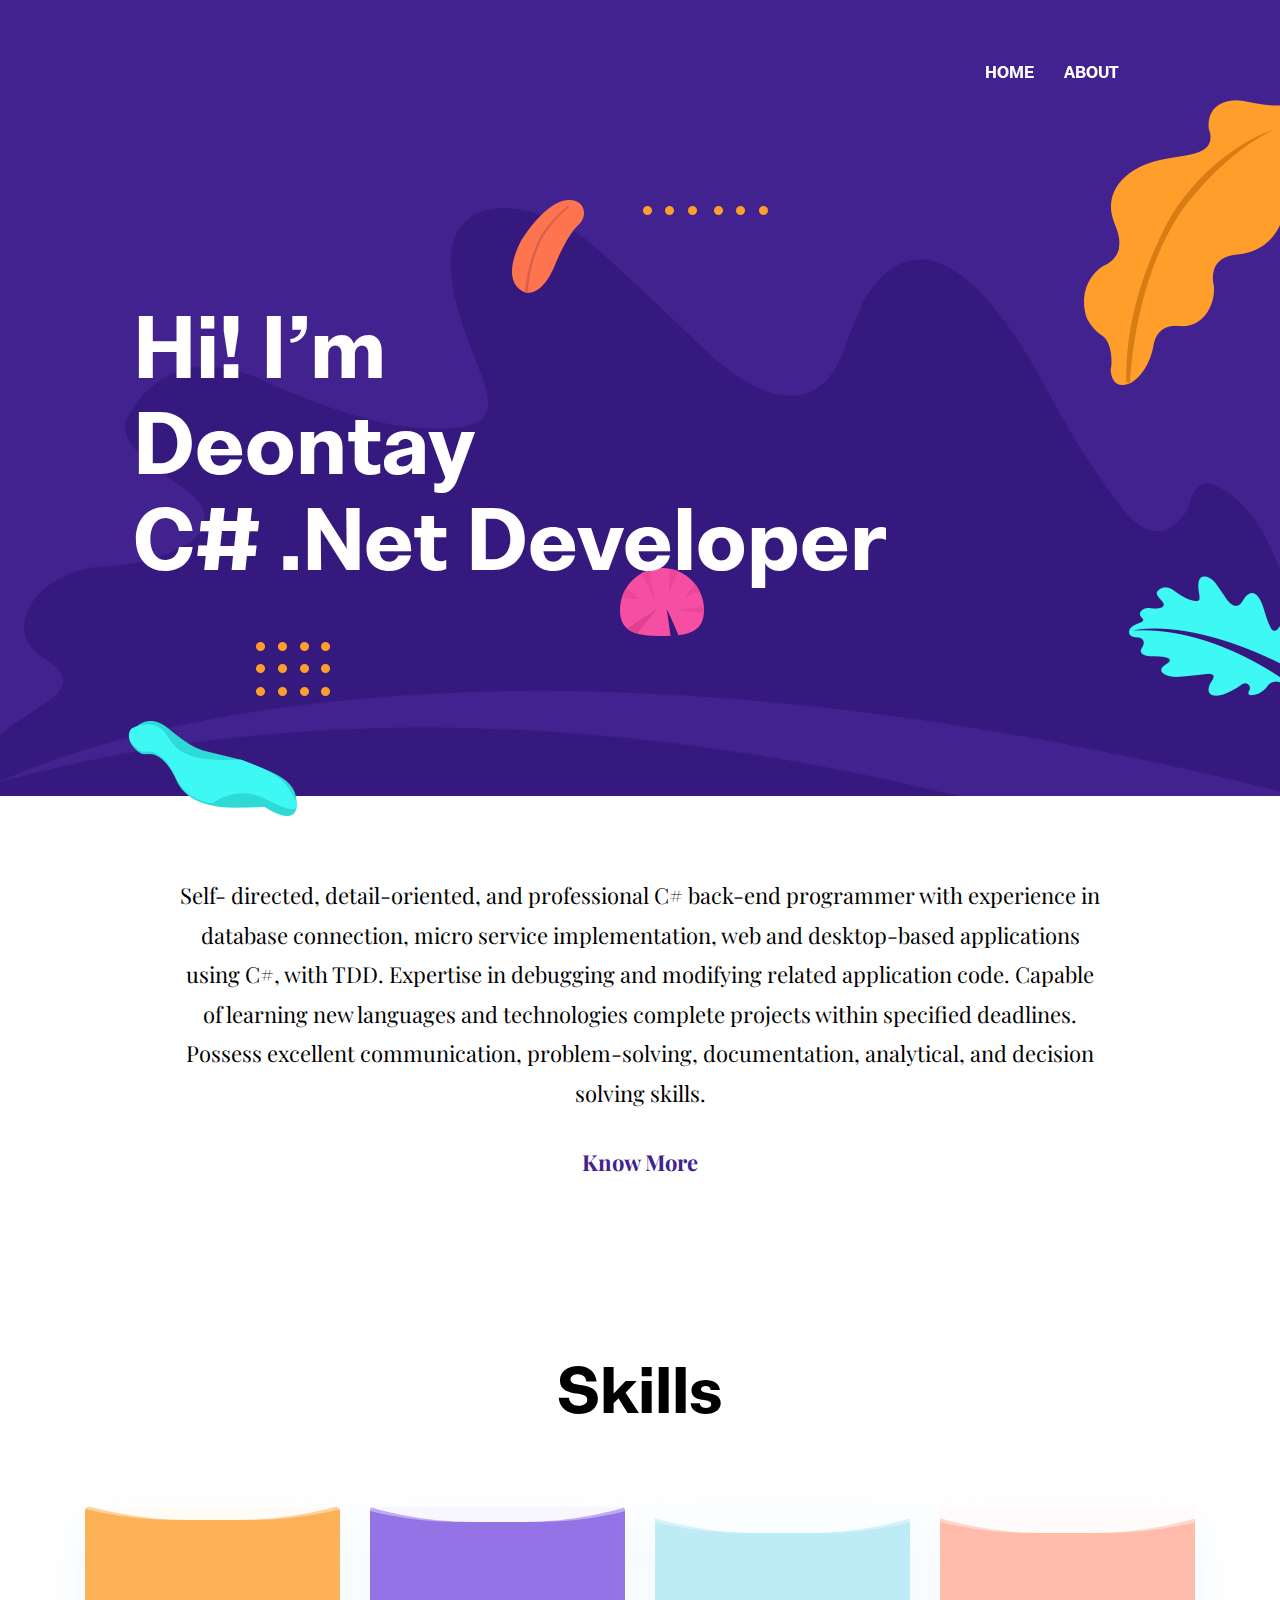
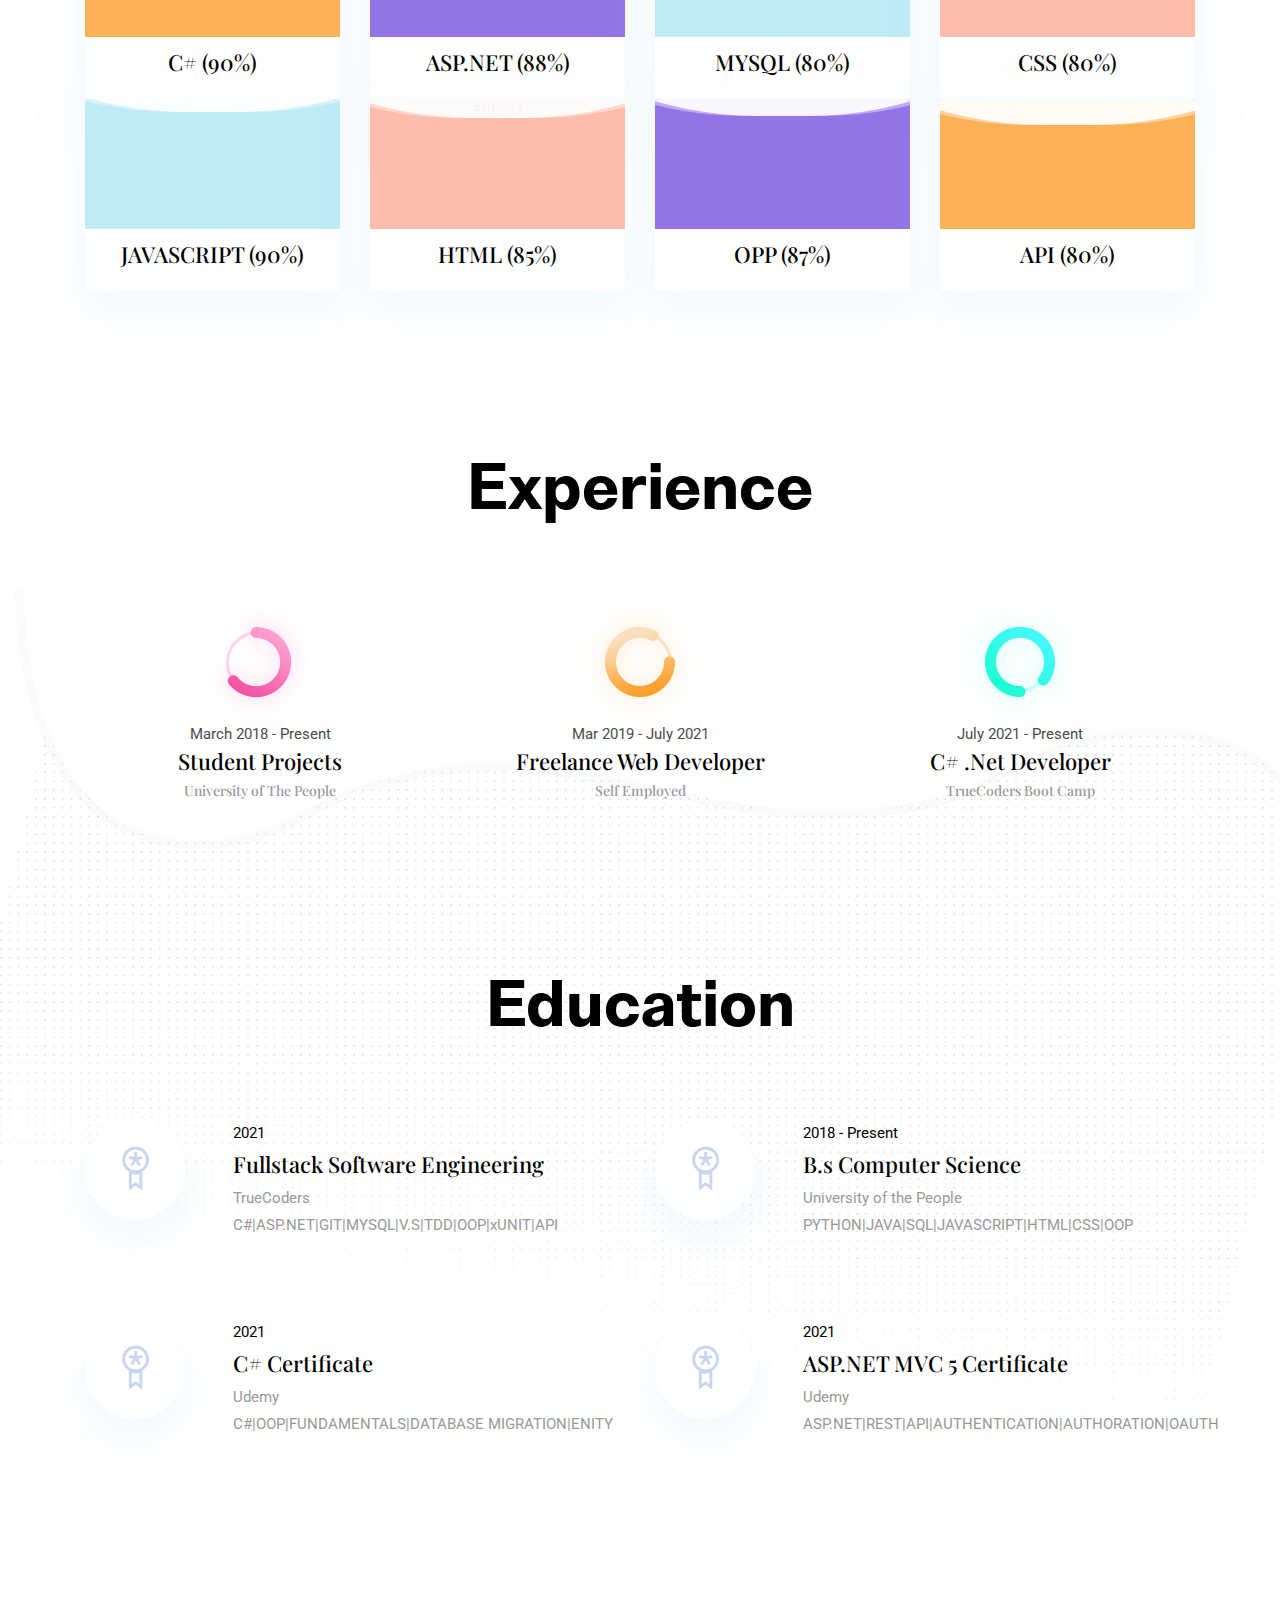
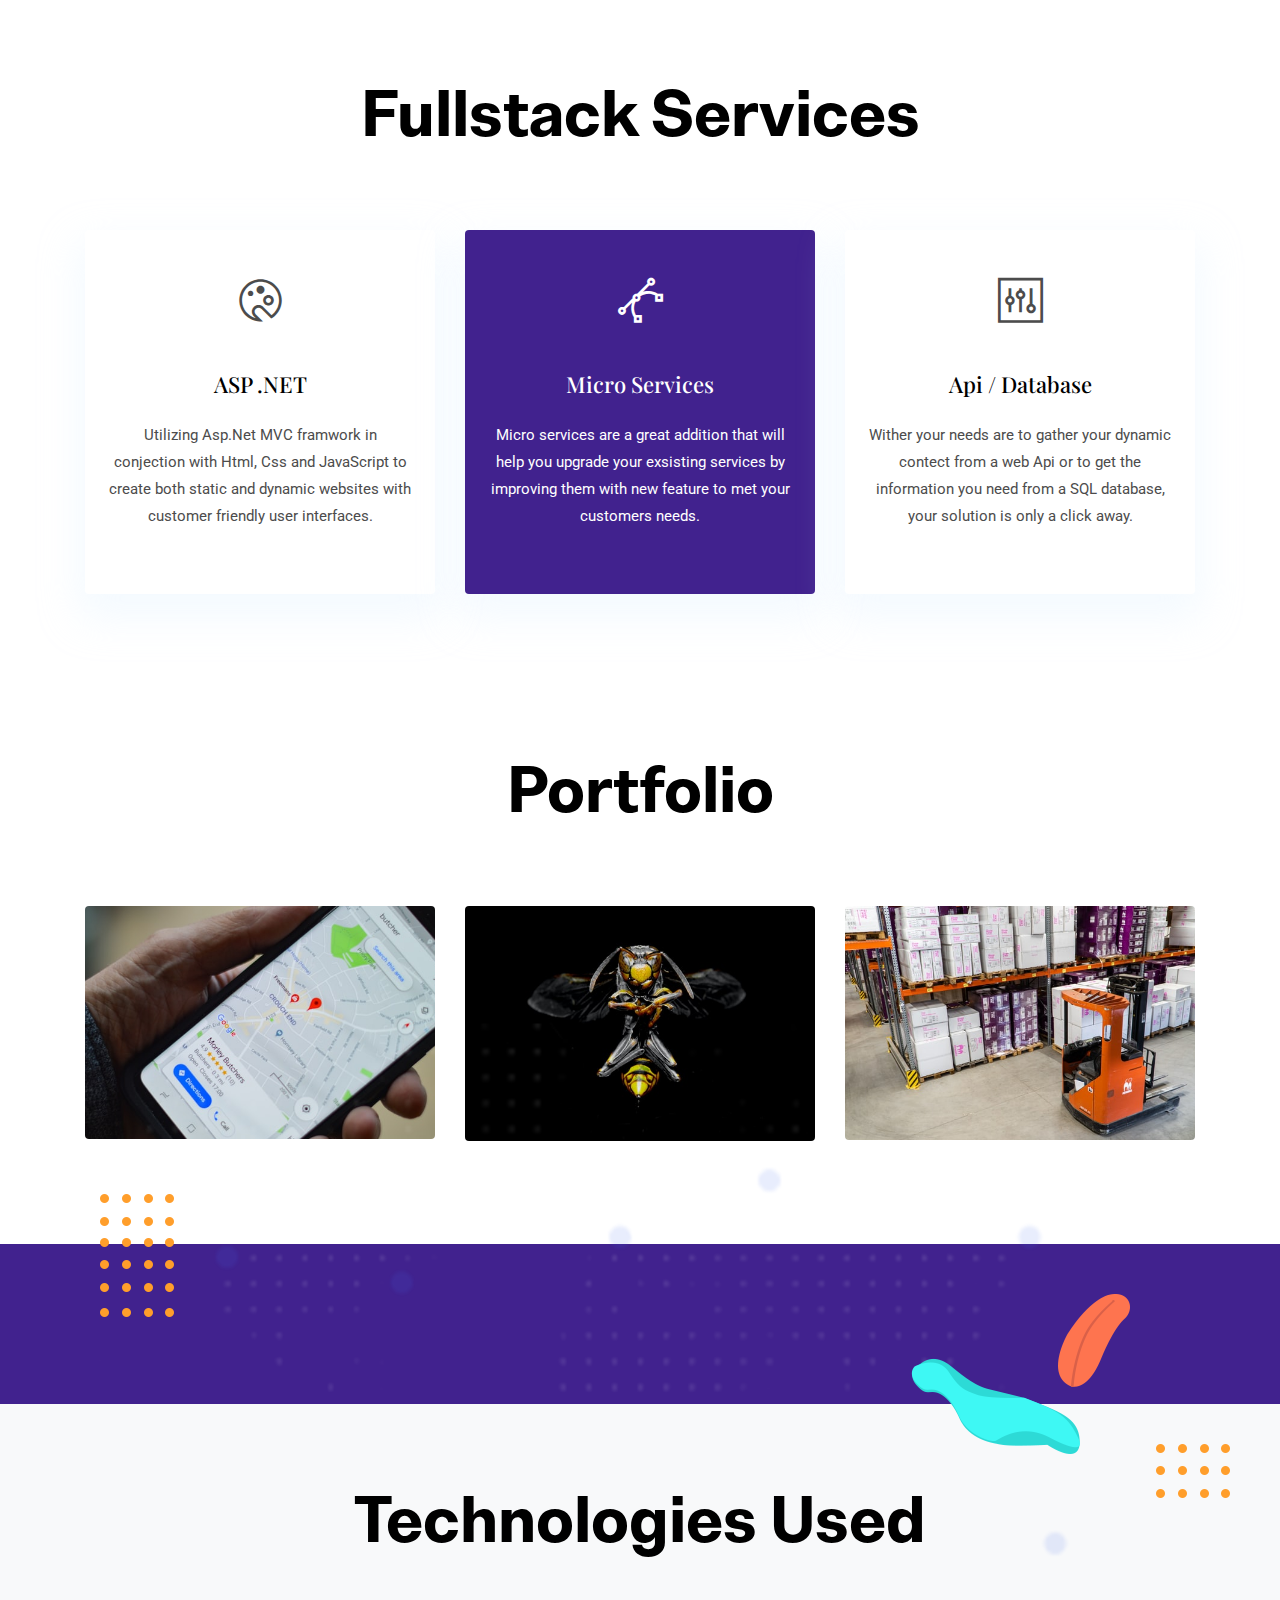
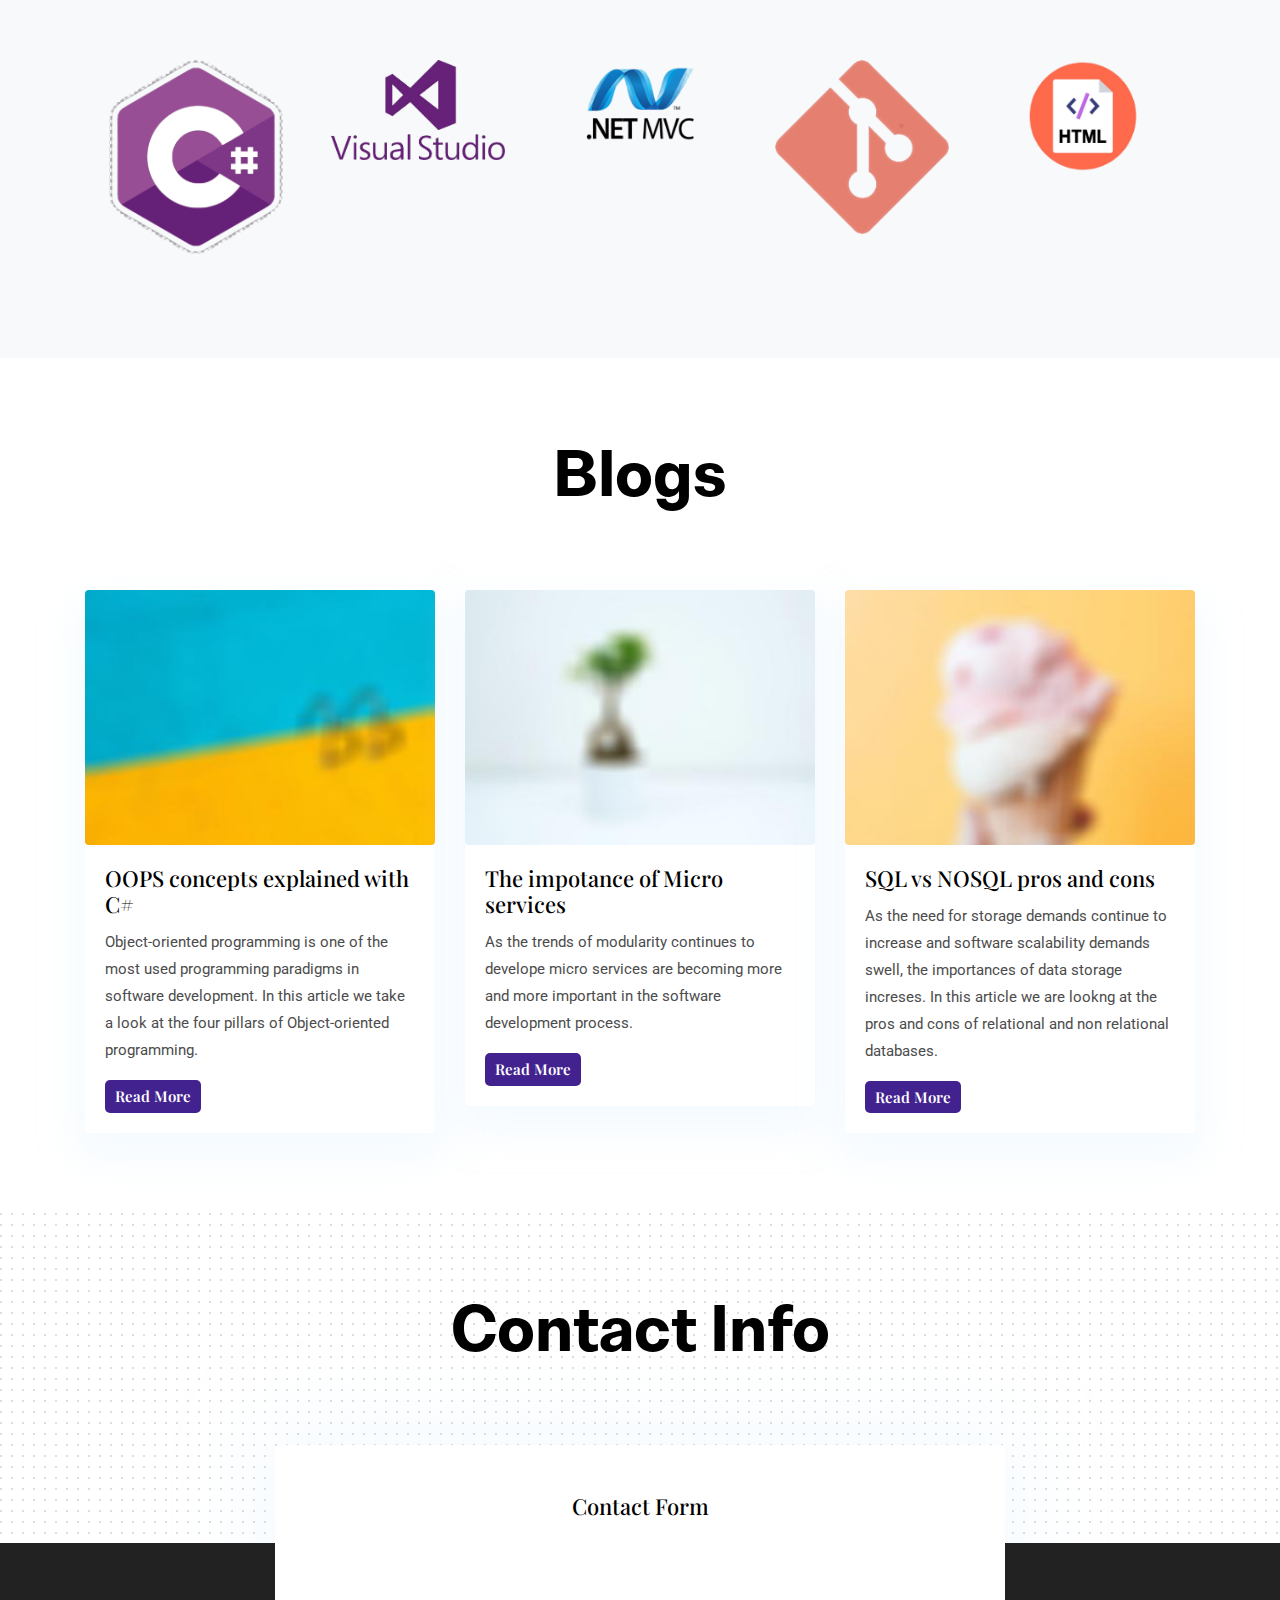
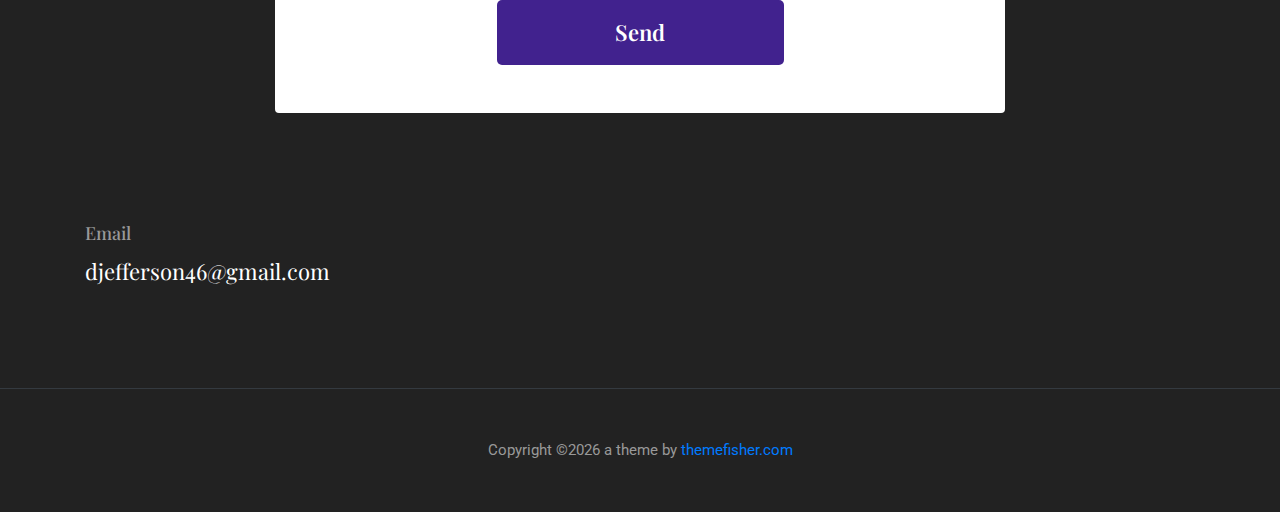
==== commit 04e36a37: "udated home page" ====
--- a/index.html
+++ b/index.html
@@ -322,7 +322,7 @@
           <div class="card-body text-center px-4 py-5">
             <i class="ti-palette icon mb-5 d-inline-block"></i>
             <h4 class="mb-4">ASP .NET</h4>
-            <p>Utilizing Asp.Net MVC framwork in conjection with Html, Css and JavaScript to create both static and dynamic websites with friendly user interfaces.</p>
+            <p>Utilizing Asp.Net MVC framwork in conjection with Html, Css and JavaScript to create both static and dynamic websites with customer friendly user interfaces.</p>
           </div>
         </div>
       </div>
@@ -331,8 +331,7 @@
           <div class="card-body text-center px-4 py-5">
             <i class="ti-vector icon mb-5 d-inline-block"></i>
             <h4 class="mb-4">Micro Services</h4>
-            <p>Lorem ipsum dolor sit amet, consectetur adipisicing elit, sed do eiusmod tempor incididunt ut labore et
-              dolore magna aliqua.</p>
+            <p>Micro services are a great addition that will help you upgrade your exsisting services by improving them with new feature to met your customers needs.</p>
           </div>
         </div>
       </div>
@@ -341,8 +340,7 @@
           <div class="card-body text-center px-4 py-5">
             <i class="ti-panel icon mb-5 d-inline-block"></i>
             <h4 class="mb-4">Api / Database</h4>
-            <p>Lorem ipsum dolor sit amet, consectetur adipisicing elit, sed do eiusmod tempor incididunt ut labore et
-              dolore magna aliqua.</p>
+            <p>Wither your needs are to gather your dynamic contect from a web Api or to get the information you need from a SQL database, your solution is only a click away.</p>
           </div>
         </div>
       </div>
@@ -415,28 +413,28 @@
 </section>
 <!-- /portfolio -->
 
-<!-- testimonial -->
+<!-- testimonial --> <!--Comeback and Add this information in later-->
 <section class="section bg-primary position-relative testimonial-bg-shapes">
   <div class="container">
     <div class="row">
-      <div class="col-12 text-center">
+    <!--  <div class="col-12 text-center">
         <h2 class="section-title text-white mb-5">Recommendations</h2>
       </div>
-      <div class="col-lg-10 mx-auto testimonial-slider">
+      <div class="col-lg-10 mx-auto testimonial-slider">-->
         <!-- slider-item -->
-        <div class="text-center testimonial-content">
+       <!-- <div class="text-center testimonial-content">
           <i class="ti-quote-right text-white icon mb-4 d-inline-block"></i>
           <p class="text-white mb-4">Lorem ipsum dolor sit amet, consectetur adipisicing elit, sed do eiusmod tempor
             incididunt ut labore et dolore magna aliqua. Ut enim ad minim veniam, <strong>quis nostrud exercitation
               ullamco laboris nisi ut aliquip ex ea commodo consequat.</strong> Duis aute irure dolor in reprehenderit
             in voluptate velit esse cillum dolore eu fugiat nulla pariatur.</p>
-          <img class="img-fluid rounded-circle mb-4 d-inline-block" src="images/testimonial/don.jfif"
+          <img class="img-fluid rounded-circle mb-4 d-inline-block picture-adjust" src="images/testimonial/don.jfif"
             alt="client-image">
           <h4 class="text-white">Don Trump</h4>
           <h6 class="text-light mb-4">Ceo</h6>
-        </div>
+        </div>-->
         <!-- slider-item -->
-        <div class="text-center testimonial-content">
+      <!--<div class="text-center testimonial-content">
           <i class="ti-quote-right text-white icon mb-4 d-inline-block"></i>
           <p class="text-white mb-4">Lorem ipsum dolor sit amet, consectetur adipisicing elit, sed do eiusmod tempor
             incididunt ut labore et dolore magna aliqua. Ut enim ad minim veniam, <strong>quis nostrud exercitation
@@ -448,9 +446,9 @@
             alt="client-image">
           <h4 class="text-white">Jesica Gomez</h4>
           <h6 class="text-light mb-4">Funder of At Home</h6>
-        </div>
+        </div>-->  
         <!-- slider-item -->
-        <div class="text-center testimonial-content">
+      <!--  <div class="text-center testimonial-content">
           <i class="ti-quote-right text-white icon mb-4 d-inline-block"></i>
           <p class="text-white mb-4">Lorem ipsum dolor sit amet, consectetur adipisicing elit, sed do eiusmod tempor
             incididunt ut labore et dolore magna aliqua. Ut enim ad minim veniam, <strong>quis nostrud exercitation
@@ -458,12 +456,12 @@
               laboris nisi ut aliquip ex ea commodo consequat.</strong> Duis aute irure dolor in reprehenderit in
             voluptate velit
             esse cillum dolore eu fugiat nulla pariatur.</p>
-          <img class="img-fluid rounded-circle mb-4 d-inline-block" src="images/testimonial/Thomas.jfif"
+          <img class="img-fluid rounded-circle mb-4 d-inline-block picture-adjust" src="images/testimonial/Thomas.jfif"
             alt="client-image">
           <h4 class="text-white">Thomas Gomez</h4>
           <h6 class="text-light mb-4">Back-end Developer</h6>
         </div>
-      </div>
+      </div>-->
     </div>
   </div>
   <!-- bg shapes -->
@@ -471,7 +469,7 @@
   <img src="images/illustrations/dots-group-v.png" alt="bg-shape" class="img-fluid bg-shape-1">
   <img src="images/illustrations/leaf-orange.png" alt="bg-shape" class="img-fluid bg-shape-2">
   <img src="images/illustrations/dots-group-sm.png" alt="bg-shape" class="img-fluid bg-shape-3">
-  <img src="images/illustrations/leaf-pink-round.png" alt="bg-shape" class="img-fluid bg-shape-4">
+ <!-- <img src="images/illustrations/leaf-pink-round.png" alt="bg-shape" class="img-fluid bg-shape-4">-->
   <img src="images/illustrations/leaf-cyan.png" alt="bg-shape" class="img-fluid bg-shape-5">
 </section>
 <!-- /testimonial -->
@@ -524,9 +522,8 @@
           <div class="card-body">
             <h4 class="card-title"><a class="text-dark" href="blog-single.html">OOPS concepts explained with C#</a>
             </h4>
-            <p class="cars-text">Lorem ipsum dolor sit amet, consectetur adipisicing elit, sed do eiusmod tempor
-              incididunt ut labore et
-              dolore magna aliqua.</p>
+            <p class="cars-text">Object-oriented programming is one of the most used programming paradigms in software development. 
+              In this article we take a look at the four pillars of Object-oriented programming.</p>
             <a href="blog-single.html" class="btn btn-xs btn-primary">Read More</a>
           </div>
         </article>
@@ -537,9 +534,7 @@
           <div class="card-body">
             <h4 class="card-title"><a class="text-dark" href="blog-single.html">The impotance of Micro services</a>
             </h4>
-            <p class="cars-text">Lorem ipsum dolor sit amet, consectetur adipisicing elit, sed do eiusmod tempor
-              incididunt ut labore et
-              dolore magna aliqua.</p>
+            <p class="cars-text">As the trends of modularity continues to develope micro services are becoming more and more important in the software development process.</p>
             <a href="blog-single.html" class="btn btn-xs btn-primary">Read More</a>
           </div>
         </article>
@@ -548,11 +543,9 @@
         <article class="card shadow">
           <img class="rounded card-img-top" src="images/blog/post-2.jpg" alt="post-thumb">
           <div class="card-body">
-            <h4 class="card-title"><a class="text-dark" href="blog-single.html">SQL VS NOSQL pros and cons</a>
+            <h4 class="card-title"><a class="text-dark" href="blog-single.html">SQL vs NOSQL pros and cons</a>
             </h4>
-            <p class="cars-text">Lorem ipsum dolor sit amet, consectetur adipisicing elit, sed do eiusmod tempor
-              incididunt ut labore et
-              dolore magna aliqua.</p>
+            <p class="cars-text">As the need for storage demands continue to increase and software scalability demands swell, the importances of data storage increses. In this article we are lookng at the pros and cons of relational and non relational databases.</p>
             <a href="blog-single.html" class="btn btn-xs btn-primary">Read More</a>
           </div>
         </article>
@@ -594,10 +587,10 @@
           <h5 class="text-light">Email</h5>
           <p class="text-white paragraph-lg font-secondary">djefferson46@gmail.com</p>
         </div>
-        <div class="col-md-4">
+       <!--<div class="col-md-4">
           <h5 class="text-light">Phone</h5>
           <p class="text-white paragraph-lg font-secondary">+880 2544 658 256</p>
-        </div>
+        </div>--> 
         
       </div>
     </div>
--- a/css/style.css
+++ b/css/style.css
@@ -32,6 +32,11 @@
   font-family: "Roboto", sans-serif;
 }
 
+.picture-adjust {
+  height: 106px;
+  width: 106px;
+}
+
 p-lg, .paragraph-lg {
   font-size: 22px;
 }
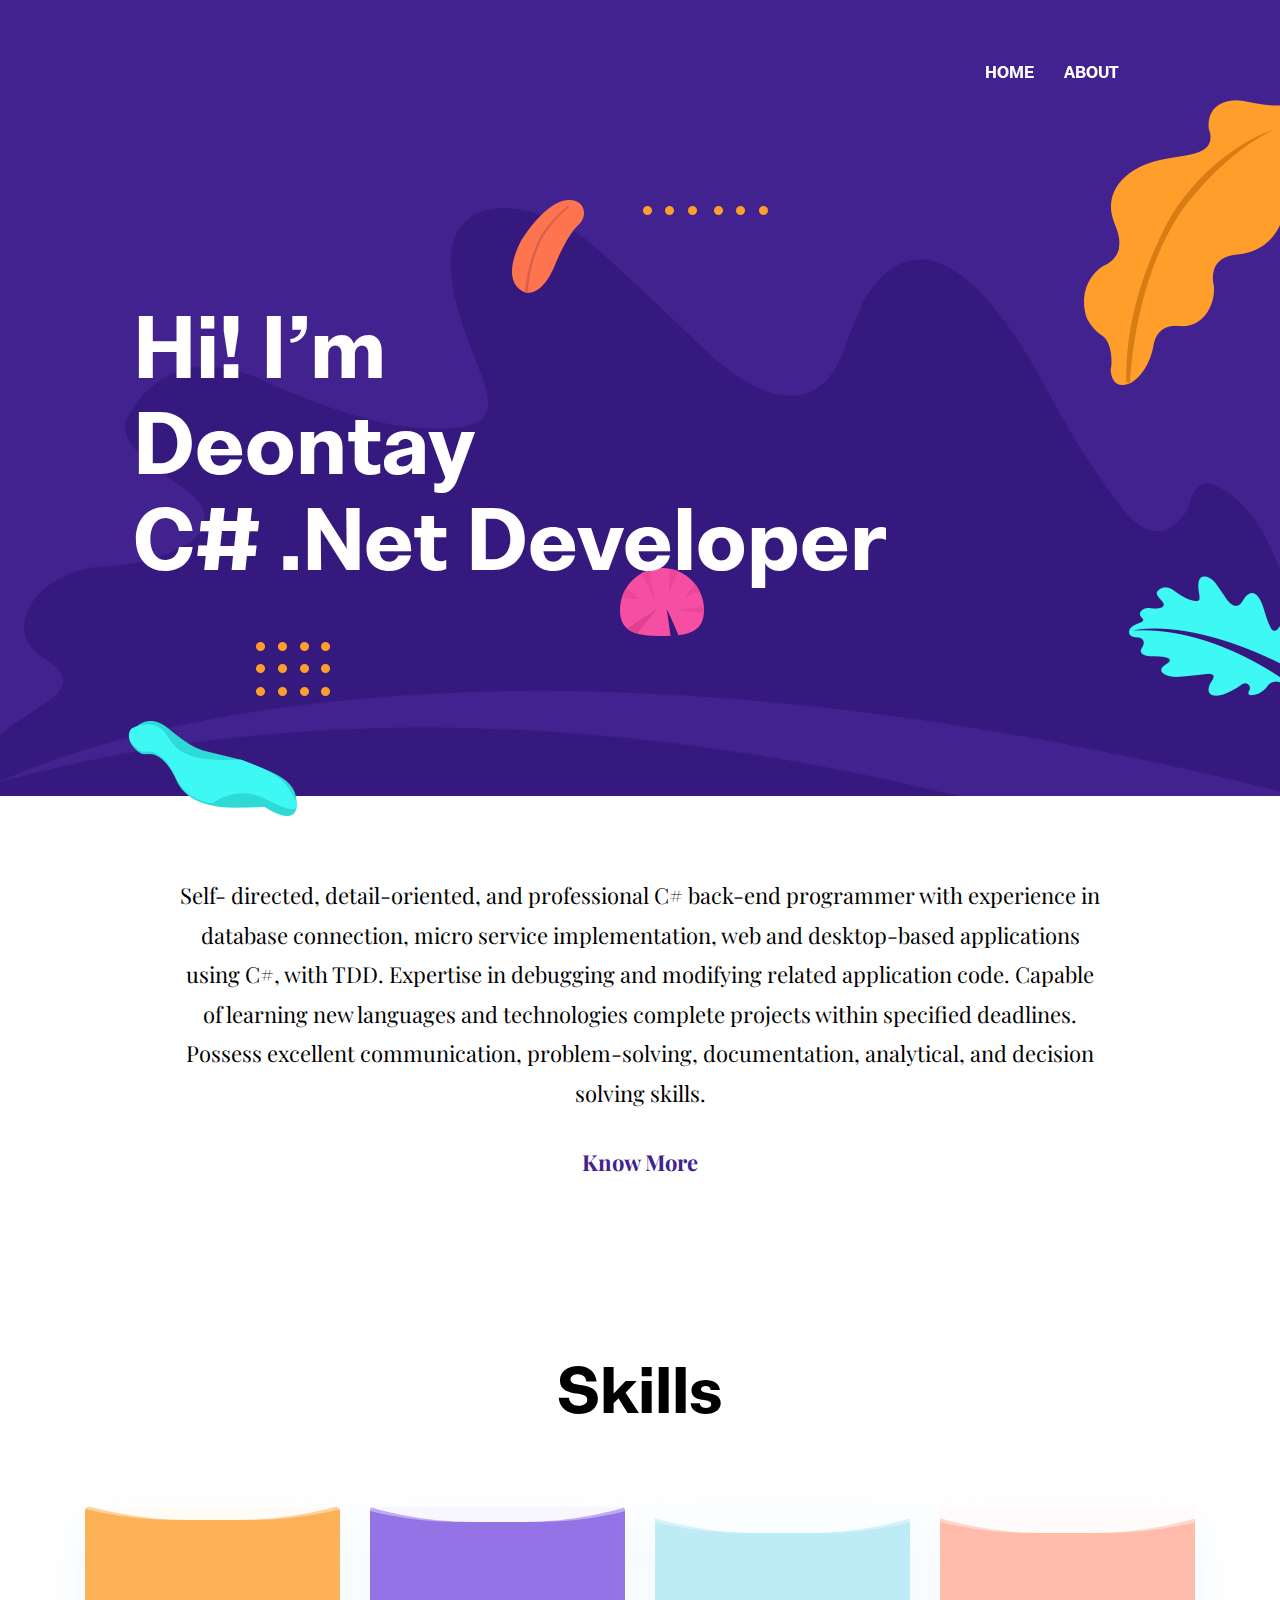
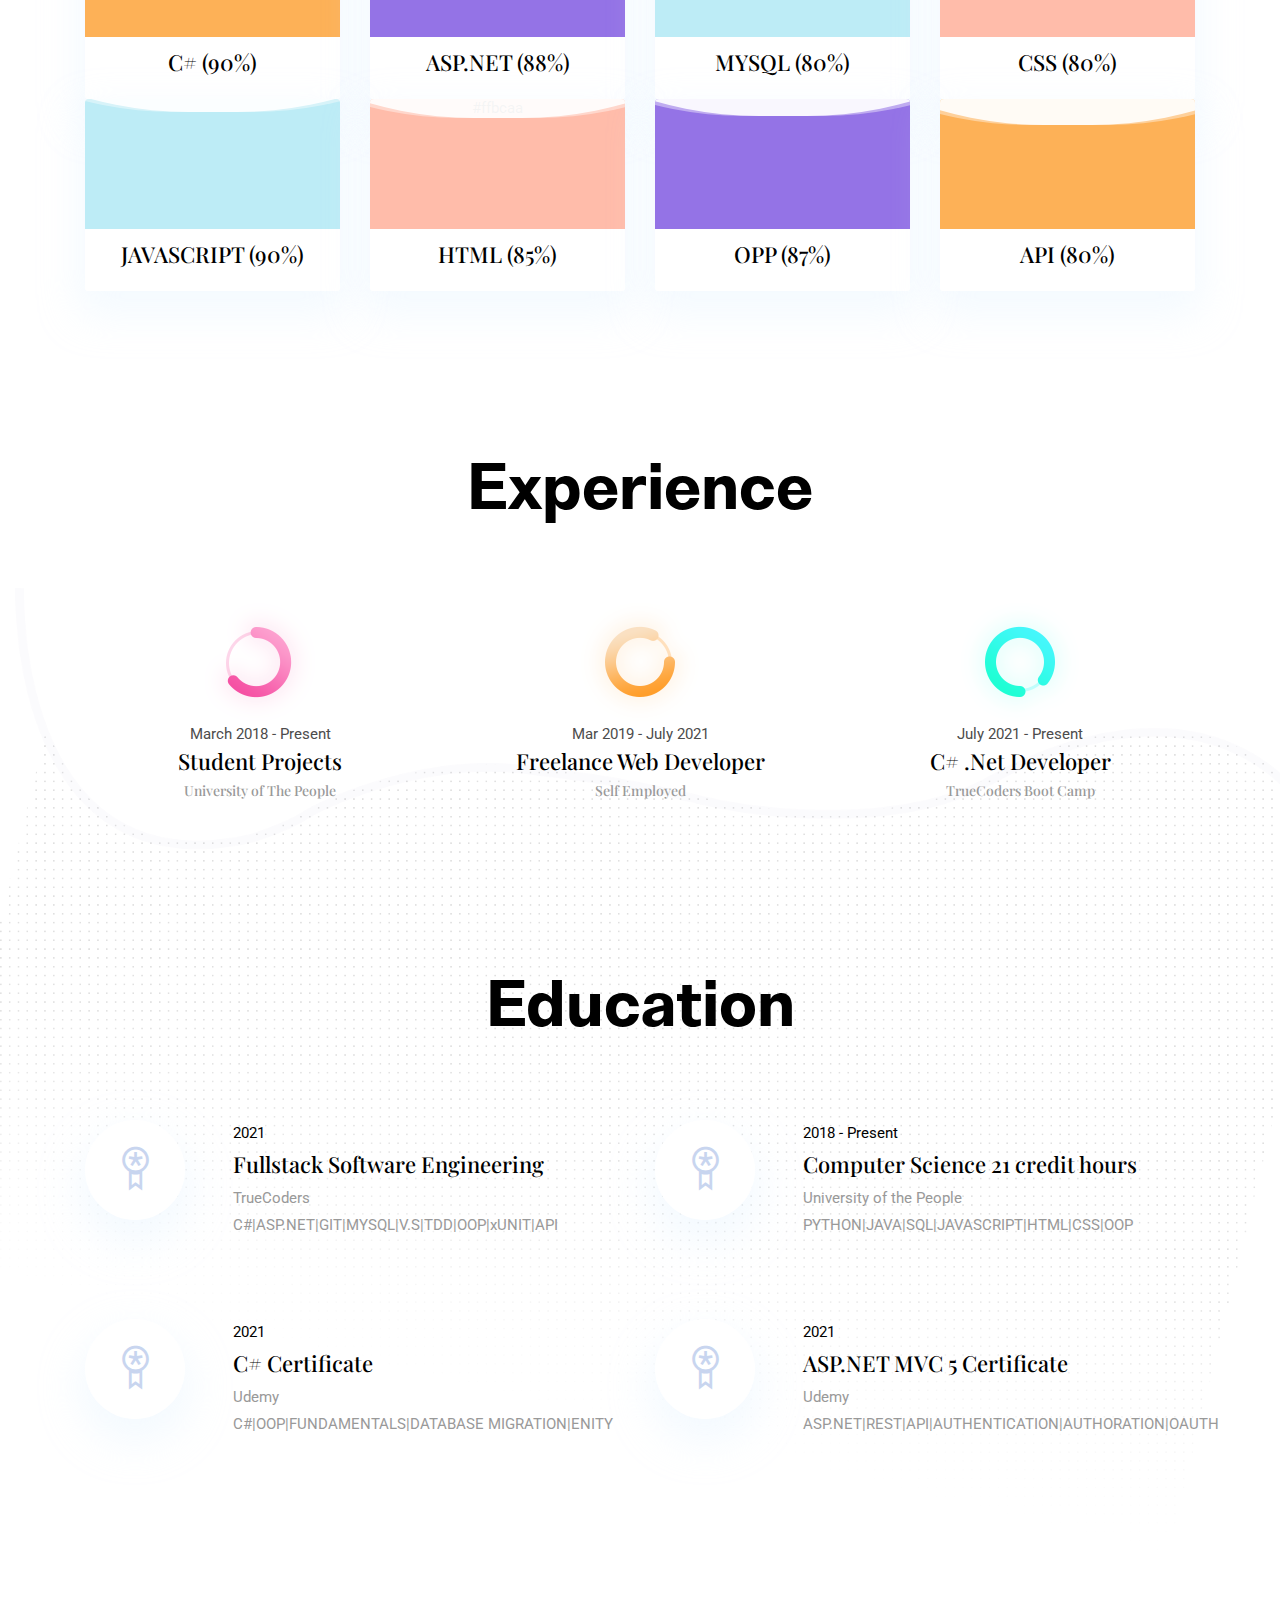
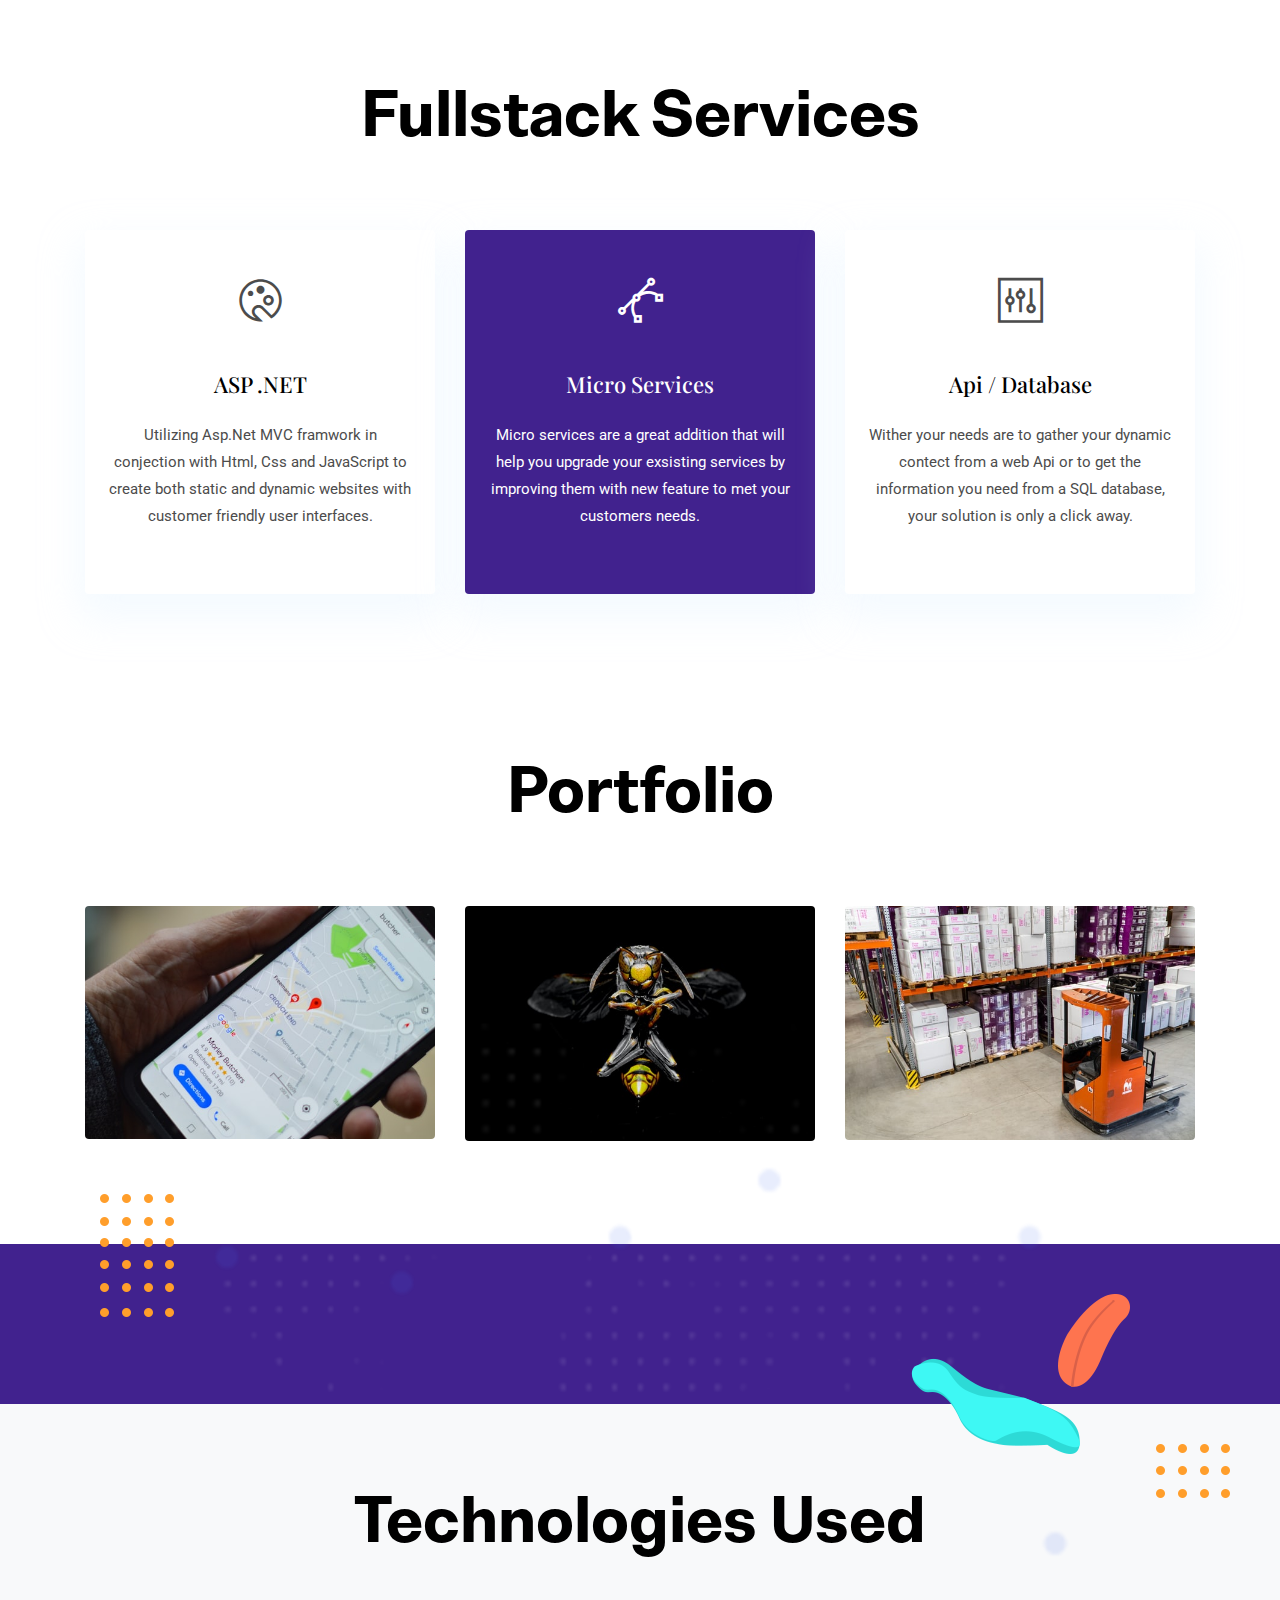
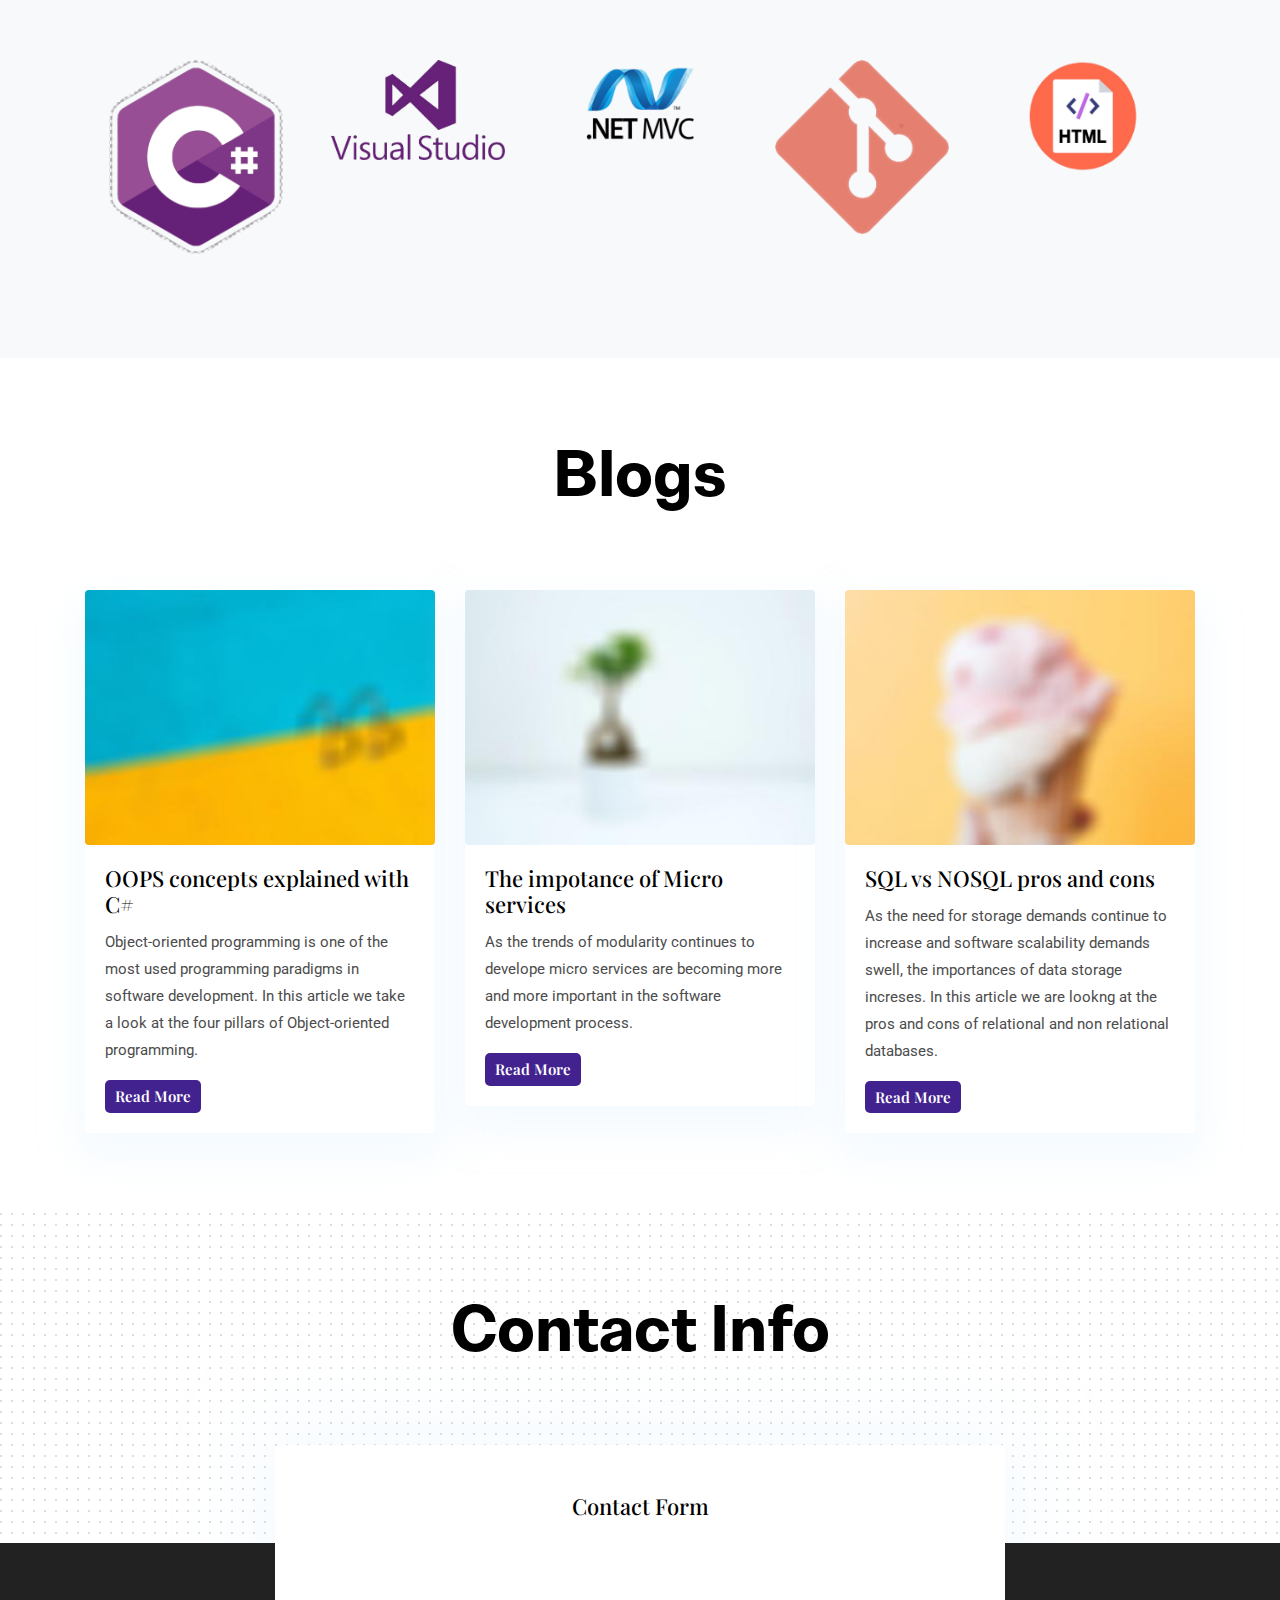
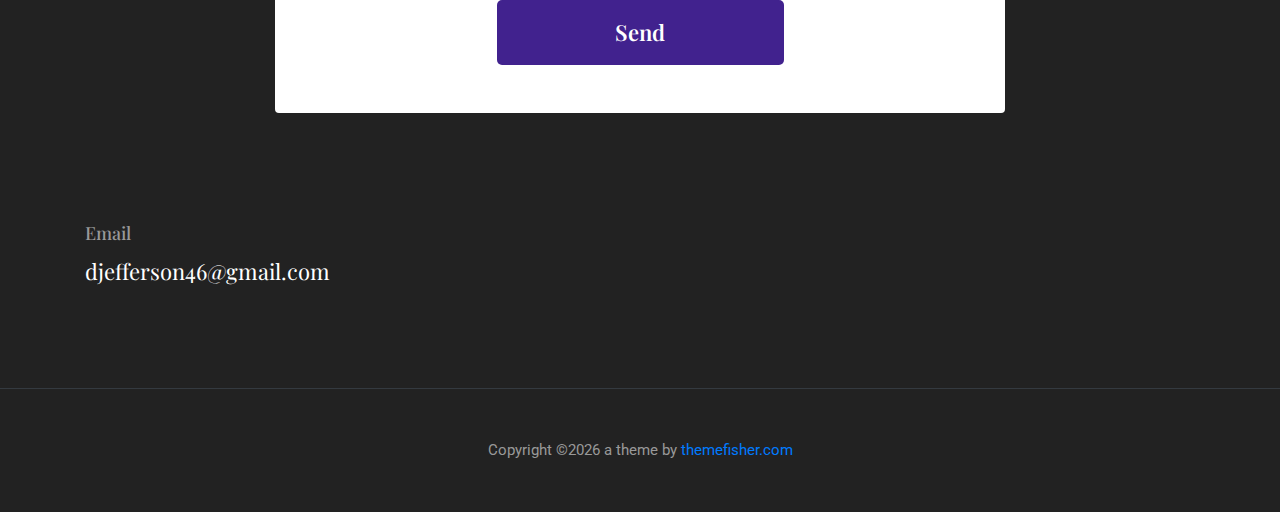
==== commit 1962f2c2: "Updated Uop info" ====
--- a/index.html
+++ b/index.html
@@ -271,7 +271,7 @@
           </div>
           <div>
             <p class="text-dark mb-1">2018 - Present</p>
-            <h4>B.s Computer Science</h4>
+            <h4>Computer Science 21 credit hours</h4>
             <p class="mb-0 text-light">University of the People</p>
             <p class="mb-0 text-light">PYTHON|JAVA|SQL|JAVASCRIPT|HTML|CSS|OOP</p>
           </div>
